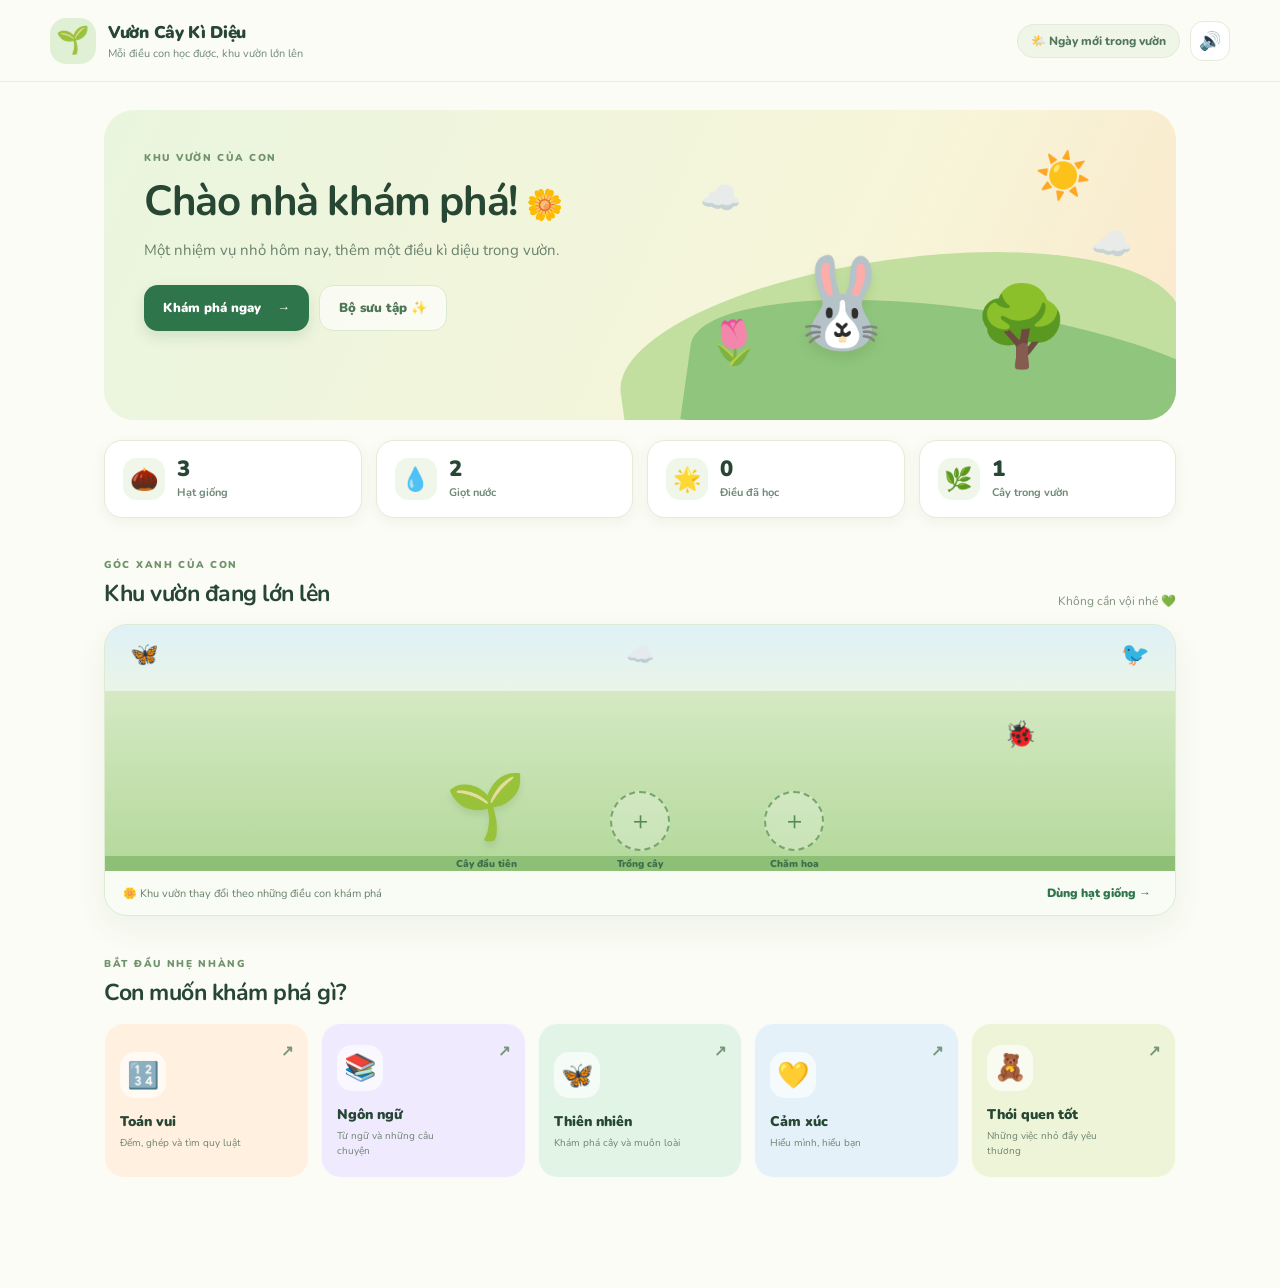
==== android/app/src/main/assets/index.html @ 7371cd16 "Initital source code" ====
<!doctype html>
<html lang="vi"><head><meta charset="utf-8"><meta name="viewport" content="width=device-width,initial-scale=1,viewport-fit=cover"><meta name="theme-color" content="#eaf5df"><meta name="description" content="Vườn Cây Kì Diệu — mỗi điều con học được sẽ giúp khu vườn lớn lên."><link rel="manifest" href="manifest.webmanifest"><link rel="icon" href="assets/icon.svg" type="image/svg+xml"><link rel="stylesheet" href="style.css"><title>Vườn Cây Kì Diệu</title></head><body>
<header class="topbar"><div class="brand"><div class="brand-icon">🌱</div><div><strong>Vườn Cây Kì Diệu</strong><small>Mỗi điều con học được, khu vườn lớn lên</small></div></div><div class="top-actions"><span class="pill" id="sessionPill">🌤️ Ngày mới trong vườn</span><button class="icon-btn" id="soundBtn" aria-label="Đọc hướng dẫn">🔊</button></div></header>
<main>
<section id="gardenView" class="view active">
<div class="hero"><div><span class="eyebrow">KHU VƯỜN CỦA CON</span><h1>Chào nhà khám phá! <span>🌼</span></h1><p>Một nhiệm vụ nhỏ hôm nay, thêm một điều kì diệu trong vườn.</p><div class="hero-actions"><button class="primary" data-go="mapView">Khám phá ngay <span>→</span></button><button class="soft" data-go="collectionView">Bộ sưu tập ✨</button></div></div><div class="hero-art" aria-hidden="true"><div class="sun">☀️</div><div class="cloud cloud1">☁️</div><div class="cloud cloud2">☁️</div><div class="hill hill-back"></div><div class="hill hill-front"></div><div class="hero-bunny">🐰</div><div class="hero-flower">🌷</div><div class="hero-tree">🌳</div></div></div>
<div class="stats-row"><div class="stat"><span>🌰</span><div><b id="seedCount">0</b><small>Hạt giống</small></div></div><div class="stat"><span>💧</span><div><b id="waterCount">0</b><small>Giọt nước</small></div></div><div class="stat"><span>🌟</span><div><b id="learnCount">0</b><small>Điều đã học</small></div></div><div class="stat"><span>🌿</span><div><b id="plantCount">0</b><small>Cây trong vườn</small></div></div></div>
<div class="section-heading"><div><span class="eyebrow">GÓC XANH CỦA CON</span><h2>Khu vườn đang lớn lên</h2></div><span class="tiny-note">Không cần vội nhé 💚</span></div>
<div class="garden-scene"><div class="garden-sky"><span>🦋</span><span>☁️</span><span>🐦</span></div><div class="garden-ground" id="gardenGround"><div class="starter-plant"><span>🌱</span><small>Cây đầu tiên</small></div><div class="empty-plot" id="plotOne"><span>＋</span><small>Trồng cây</small></div><div class="empty-plot" id="plotTwo"><span>＋</span><small>Chăm hoa</small></div><div class="visitor" id="visitor">🐞</div></div><div class="garden-footer"><span>🌼 Khu vườn thay đổi theo những điều con khám phá</span><button class="text-btn" id="plantBtn">Dùng hạt giống →</button></div></div>
<div class="section-heading compact"><div><span class="eyebrow">BẮT ĐẦU NHẸ NHÀNG</span><h2>Con muốn khám phá gì?</h2></div></div><div class="path-grid"><button class="path-card peach" data-path="math"><span class="path-emoji">🔢</span><b>Toán vui</b><small>Đếm, ghép và tìm quy luật</small><span class="card-arrow">↗</span></button><button class="path-card lilac" data-path="language"><span class="path-emoji">📚</span><b>Ngôn ngữ</b><small>Từ ngữ và những câu chuyện</small><span class="card-arrow">↗</span></button><button class="path-card mint" data-path="nature"><span class="path-emoji">🦋</span><b>Thiên nhiên</b><small>Khám phá cây và muôn loài</small><span class="card-arrow">↗</span></button><button class="path-card blue" data-path="feelings"><span class="path-emoji">💛</span><b>Cảm xúc</b><small>Hiểu mình, hiểu bạn</small><span class="card-arrow">↗</span></button><button class="path-card green" data-path="habits"><span class="path-emoji">🧸</span><b>Thói quen tốt</b><small>Những việc nhỏ đầy yêu thương</small><span class="card-arrow">↗</span></button></div>
</section>
<section id="mapView" class="view"><div class="page-heading"><button class="back-btn" data-go="gardenView">← Khu vườn</button><span class="eyebrow">BẢN ĐỒ KHÁM PHÁ</span><h1>Hôm nay mình đi đâu? 🧭</h1><p>Chọn một vùng đất và nhận nhiệm vụ nhỏ nhé.</p></div><div class="companion-panel"><div class="companion-copy"><span class="eyebrow">BẠN ĐỒNG HÀNH</span><h3>Ai sẽ đi cùng con?</h3><p>Bạn nào cũng thích học điều mới!</p></div><div class="companions"><button class="companion selected" data-companion="rabbit"><span>🐰</span><b>Thỏ Bông</b></button><button class="companion" data-companion="squirrel"><span>🐿️</span><b>Sóc Nâu</b></button></div></div><div class="world-grid"><button class="world-card forest" data-world="forest"><span>🌳</span><b>Rừng xanh</b><small>6 nhiệm vụ</small></button><button class="world-card stream" data-world="stream"><span>💦</span><b>Sông & suối</b><small>6 nhiệm vụ</small></button><button class="world-card pond" data-world="pond"><span>🪷</span><b>Ao nhỏ</b><small>6 nhiệm vụ</small></button><button class="world-card veggie" data-world="veggie"><span>🥕</span><b>Vườn rau</b><small>6 nhiệm vụ</small></button><button class="world-card meadow" data-world="meadow"><span>🌾</span><b>Đồng cỏ</b><small>6 nhiệm vụ</small></button></div><div class="section-heading"><div><span class="eyebrow">NHIỆM VỤ GỢI Ý</span><h2>Chọn một thử thách</h2></div><span class="pill">⏱ 5–10 phút</span></div><div id="taskList" class="task-list"></div></section>
<section id="activityView" class="view"><div class="activity-top"><button class="back-btn" id="exitActivity">← Bản đồ</button><span class="pill" id="taskCategory">🌱 Khám phá</span><span class="pill" id="taskTimer">⏱ 5 phút</span></div><div class="activity-card"><div class="activity-progress"><span id="taskStep">NHIỆM VỤ 1</span><span id="difficultyLabel">Mức 1 · Làm quen</span></div><div class="activity-art" id="activityArt">🍃</div><h1 id="questionTitle">Mình cùng khám phá nhé!</h1><p id="questionText">Chọn đáp án con nghĩ là đúng.</p><button class="listen-btn" id="listenBtn">🔊 Nghe hướng dẫn</button><div id="answerArea" class="answer-grid"></div><div id="feedback" class="feedback" aria-live="polite"></div><div class="activity-bottom"><button class="hint-btn" id="hintBtn">💡 Gợi ý cho con</button><button class="primary" id="checkBtn" disabled>Kiểm tra nhé →</button></div></div><p class="kind-note">🌈 Sai cũng không sao. Mình thử lại và học thêm một điều mới nhé!</p></section>
<section id="collectionView" class="view"><div class="page-heading"><button class="back-btn" data-go="gardenView">← Khu vườn</button><span class="eyebrow">KHO BÁU TRI THỨC</span><h1>Bộ sưu tập của con 📖</h1><p>Mỗi điều con khám phá đều đáng tự hào.</p></div><div class="collection-tabs"><button class="tab selected" data-collect="plants">🌱 Cây cối</button><button class="tab" data-collect="creatures">🐾 Sinh vật</button><button class="tab" data-collect="stories">📚 Truyện hay</button><button class="tab" data-collect="decor">🎨 Trang trí</button></div><div id="collectionGrid" class="collection-grid"></div></section>
<section id="parentView" class="view"><div class="page-heading"><button class="back-btn" data-go="gardenView">← Khu vườn</button><span class="eyebrow">KHÔNG GIAN NGƯỜI LỚN</span><h1>Góc phụ huynh 🔐</h1><p>Thiết lập nhẹ nhàng để con học vui và an toàn.</p></div><div id="parentLock" class="parent-card"><div class="lock-emoji">🔐</div><h2>Đây là góc riêng của bố mẹ</h2><p>Hãy trả lời phép tính nhỏ để mở cài đặt.</p><div class="pin-row"><input id="pinCode" type="password" inputmode="numeric" maxlength="4" placeholder="Mã 4 chữ số" aria-label="Mã phụ huynh"><span id="pinQuestion">6 + 3 = ?</span><input id="pinAnswer" type="number" inputmode="numeric" placeholder="Đáp án" aria-label="Đáp án phép tính"><button class="primary" id="unlockBtn">Mở khóa</button></div><small>Mã ban đầu: 1234. Bố mẹ có thể đổi mã trong phần cài đặt.</small><div id="parentError" class="error-text"></div></div><div id="parentSettings" class="parent-settings hidden"><div class="settings-card"><h2>🌼 Hồ sơ của con</h2><label>Độ tuổi<select id="ageSelect"><option value="5-7">5–7 tuổi · Làm quen</option><option value="8-11">8–11 tuổi · Khám phá</option><option value="12-15">12–15 tuổi · Thử thách</option></select></label><label>Thời lượng mỗi phiên<select id="durationSelect"><option value="5">5 phút</option><option value="10">10 phút</option><option value="15">15 phút</option><option value="20">20 phút</option></select></label><label>Chủ đề được phép</label><div class="topic-checks"><label><input type="checkbox" value="math" checked> Toán vui</label><label><input type="checkbox" value="language" checked> Ngôn ngữ</label><label><input type="checkbox" value="nature" checked> Thiên nhiên</label><label><input type="checkbox" value="feelings" checked> Cảm xúc</label><label><input type="checkbox" value="habits" checked> Thói quen tốt</label></div><label>Đổi mã phụ huynh (4 chữ số)<input id="newPin" type="password" inputmode="numeric" maxlength="4" placeholder="Để trống nếu không đổi"></label><button class="primary full" id="saveParent">Lưu cài đặt</button><div id="savedNotice" class="success-text"></div></div><div class="settings-card"><h2>📈 Hành trình học tập</h2><div class="progress-stats" id="parentStats"></div><p class="privacy-note">🔒 Hồ sơ và tiến độ được lưu trên thiết bị này. Bản đầu không yêu cầu tài khoản, không có mua vật phẩm và không có chuỗi đăng nhập hằng ngày.</p><button class="danger-btn" id="resetProgress">Xóa tiến độ trên thiết bị</button></div></div></section>
</main>
<nav class="bottom-nav"><button class="nav-item active" data-go="gardenView"><span>🏡</span><small>Khu vườn</small></button><button class="nav-item" data-go="mapView"><span>🧭</span><small>Khám phá</small></button><button class="nav-item" data-go="collectionView"><span>🎒</span><small>Bộ sưu tập</small></button><button class="nav-item" data-go="parentView"><span>👨‍👩‍👧</span><small>Phụ huynh</small></button></nav>
<div class="modal hidden" id="rewardModal" role="dialog" aria-modal="true"><div class="modal-card"><div class="confetti">✨🌼✨</div><div class="reward-emoji" id="rewardEmoji">🌱</div><h2>Con làm tốt lắm!</h2><p id="rewardMessage">Một điều mới đã được khám phá.</p><div class="reward-pills"><span>🌰 +2 hạt giống</span><span>💧 +1 giọt nước</span></div><button class="primary full" id="collectReward">Mang quà về vườn</button></div></div><div class="toast" id="toast"></div><script src="app.js"></script></body></html>
---- android/app/src/main/assets/style.css ----
@import url('https://fonts.googleapis.com/css2?family=Nunito:wght@400;500;600;700;800;900&display=swap');
:root{--ink:#274734;--muted:#6f8978;--green:#4d9566;--deep:#2e754b;--cream:#fbfcf5;--line:#e2ecd9;--shadow:0 12px 32px #436c3d12}*{box-sizing:border-box}body{margin:0;background:var(--cream);color:var(--ink);font-family:Nunito,'Trebuchet MS',sans-serif;font-size:15px}button,input,select{font:inherit}button{cursor:pointer;border:0;color:inherit}button:focus-visible,input:focus-visible,select:focus-visible{outline:3px solid #9dcf89;outline-offset:3px}.topbar{height:82px;display:flex;align-items:center;justify-content:space-between;padding:0 max(24px,calc((100vw - 1180px)/2));background:#fbfcf5ed;border-bottom:1px solid #e6eedf;position:sticky;top:0;z-index:10;backdrop-filter:blur(12px)}.brand{display:flex;align-items:center;gap:12px}.brand-icon{width:46px;height:46px;border-radius:16px;background:#e0f0d5;display:grid;place-items:center;font-size:27px}.brand strong{display:block;font-size:17px;font-weight:900;letter-spacing:-.3px}.brand small{display:block;color:var(--muted);font-size:11px;margin-top:2px}.top-actions{display:flex;align-items:center;gap:10px}.pill{background:#eff6e8;border:1px solid #e0ecd7;border-radius:100px;padding:8px 13px;font-size:12px;font-weight:800;color:#52765a}.icon-btn{background:white;border:1px solid var(--line);border-radius:13px;width:40px;height:40px;font-size:18px}main{max-width:1120px;margin:0 auto;padding:28px 24px 110px}.view{display:none;animation:fade .24s ease}.view.active{display:block}@keyframes fade{from{opacity:.4;transform:translateY(4px)}to{opacity:1;transform:none}}.hero{min-height:310px;background:linear-gradient(115deg,#eaf5df,#f7f5d9 70%,#fbe8cb);border-radius:30px;padding:36px 40px;display:grid;grid-template-columns:1.05fr .95fr;overflow:hidden;position:relative}.eyebrow{font-size:10px;letter-spacing:1.7px;font-weight:900;color:#71936b}.hero h1,.page-heading h1{font-size:clamp(28px,4vw,42px);line-height:1.15;letter-spacing:-1.4px;margin:12px 0}.hero h1 span{font-size:30px}.hero p,.page-heading p{color:#68816c;line-height:1.65;max-width:440px;margin:0 0 22px}.hero-actions{display:flex;gap:10px;flex-wrap:wrap}.primary,.soft{border-radius:14px;padding:13px 19px;font-weight:900;font-size:13px}.primary{background:var(--deep);color:white;box-shadow:0 6px 14px #2e754b26}.primary:disabled{opacity:.4;cursor:not-allowed}.primary span{margin-left:12px}.soft{background:#ffffffa8;color:#4c7655;border:1px solid #dce9d1}.hero-art{position:relative;min-height:230px}.sun{position:absolute;right:45px;top:0;font-size:45px}.cloud{position:absolute;font-size:33px;opacity:.8}.cloud1{top:30px;left:35px}.cloud2{top:76px;right:4px}.hill{position:absolute;bottom:-65px;border-radius:50% 50% 0 0}.hill-back{height:190px;width:120%;left:-10%;background:#c2df9f;transform:rotate(-8deg)}.hill-front{height:150px;width:120%;left:5%;bottom:-75px;background:#8fc57d;transform:rotate(8deg)}.hero-bunny{position:absolute;bottom:20px;left:26%;font-size:88px;filter:drop-shadow(0 8px 5px #496b2720)}.hero-flower{position:absolute;bottom:12px;left:9%;font-size:43px}.hero-tree{position:absolute;bottom:3px;right:14%;font-size:78px}.stats-row{display:grid;grid-template-columns:repeat(4,1fr);gap:14px;margin:20px 0 35px}.stat{background:#fff;border:1px solid var(--line);border-radius:18px;padding:16px 18px;display:flex;align-items:center;gap:12px;box-shadow:0 4px 14px #456c3510}.stat>span{width:42px;height:42px;border-radius:14px;background:#f0f6e9;display:grid;place-items:center;font-size:23px}.stat b{display:block;font-size:22px;font-weight:900;line-height:1.1}.stat small{font-size:11px;color:var(--muted);font-weight:700}.section-heading{display:flex;align-items:end;justify-content:space-between;gap:12px;margin:0 0 15px}.section-heading h2{font-size:23px;margin:5px 0 0;letter-spacing:-.5px}.tiny-note{font-size:12px;color:#81927d}.garden-scene{border:1px solid #dcebd1;border-radius:23px;overflow:hidden;background:#eaf5e7;box-shadow:var(--shadow);margin-bottom:36px}.garden-sky{height:66px;padding:14px 25px;display:flex;justify-content:space-between;font-size:23px;background:linear-gradient(#dff1f7,#eaf5e7)}.garden-ground{min-height:180px;background:linear-gradient(#d5e9c3 0%,#b3d89a 100%);display:flex;align-items:end;justify-content:center;gap:clamp(12px,5vw,65px);padding:10px 15px 0;position:relative}.starter-plant,.empty-plot{height:118px;min-width:90px;display:flex;flex-direction:column;align-items:center;justify-content:end;gap:6px;z-index:1}.starter-plant span{font-size:64px;filter:drop-shadow(0 5px 3px #496b2720)}.starter-plant small,.empty-plot small{font-size:10px;font-weight:900;color:#3d7049}.empty-plot span{width:60px;height:60px;border:2px dashed #75a66d;border-radius:50%;display:grid;place-items:center;font-size:25px;color:#568b56;background:#ffffff40}.visitor{position:absolute;right:13%;top:26px;font-size:26px;animation:bob 2.8s infinite}.garden-ground:after{content:'';position:absolute;bottom:0;left:0;right:0;height:15px;background:#8ebf76}@keyframes bob{50%{transform:translateY(-6px)}}.garden-footer{display:flex;justify-content:space-between;align-items:center;gap:12px;padding:13px 18px;background:#f9fcf5;font-size:11px;color:#67816a}.text-btn{background:none;color:var(--deep);font-size:12px;font-weight:900}.compact{margin-top:4px}.path-grid{display:grid;grid-template-columns:repeat(5,1fr);gap:12px}.path-card{border-radius:20px;padding:18px 15px 16px;text-align:left;min-height:155px;position:relative;border:1px solid #ffffffa8;transition:transform .2s,box-shadow .2s}.path-card:hover,.world-card:hover{transform:translateY(-3px);box-shadow:var(--shadow)}.path-emoji{display:grid;place-items:center;width:46px;height:46px;border-radius:15px;background:#ffffffa8;font-size:26px;margin-bottom:14px}.path-card b,.path-card small{display:block}.path-card b{font-size:14px;font-weight:900}.path-card small{font-size:10px;line-height:1.5;color:#6d8370;margin-top:5px;max-width:130px}.card-arrow{position:absolute;right:14px;top:17px;font-weight:900;color:#77977a}.peach{background:#fff0df}.lilac{background:#f0eaff}.mint{background:#e2f4e5}.blue{background:#e4f1f9}.green{background:#edf4d8}.page-heading{margin:6px 0 27px}.page-heading h1{margin-bottom:8px}.back-btn{background:#fff;border:1px solid var(--line);padding:9px 13px;border-radius:12px;font-size:12px;font-weight:900;margin-bottom:20px}.companion-panel{background:#f1f7e9;border:1px solid #e2edda;border-radius:22px;padding:20px 23px;display:flex;justify-content:space-between;align-items:center;gap:20px;margin-bottom:22px}.companion-copy h3{font-size:18px;margin:5px 0}.companion-copy p{font-size:12px;color:var(--muted);margin:0}.companions{display:flex;gap:10px}.companion{background:white;border:2px solid transparent;border-radius:17px;padding:10px 16px;min-width:100px;display:flex;flex-direction:column;align-items:center;gap:3px}.companion span{font-size:36px}.companion b{font-size:11px}.companion.selected{border-color:#6eae75;box-shadow:0 0 0 3px #d8ebd0}.world-grid{display:grid;grid-template-columns:repeat(5,1fr);gap:12px;margin-bottom:30px}.world-card{min-height:140px;border-radius:20px;padding:16px 10px;display:flex;flex-direction:column;align-items:center;justify-content:center;gap:6px;border:1px solid #ffffffaa;transition:.2s}.world-card>span{font-size:39px}.world-card b{font-size:13px}.world-card small{font-size:10px;color:#6f8871}.forest{background:#e0efd7}.stream{background:#dff0f6}.pond{background:#f2e9fb}.veggie{background:#fff0dc}.meadow{background:#e9f0ce}.task-list{display:grid;grid-template-columns:repeat(2,1fr);gap:12px}.task-card{display:flex;align-items:center;gap:14px;padding:15px;background:white;border:1px solid var(--line);border-radius:18px;text-align:left;min-height:88px}.task-card:disabled{opacity:.45;cursor:not-allowed}.task-icon{width:50px;height:50px;flex-shrink:0;border-radius:15px;background:#f0f6e9;display:grid;place-items:center;font-size:28px}.task-info{flex:1}.task-info b{display:block;font-size:13px}.task-info small{display:block;color:#78907a;font-size:11px;margin-top:4px}.task-go{font-size:20px;color:#78a276}.activity-top{display:flex;align-items:center;justify-content:space-between;gap:10px;margin-bottom:20px}.activity-top .back-btn{margin:0}.activity-card{max-width:760px;margin:0 auto;background:white;border:1px solid var(--line);border-radius:26px;padding:clamp(20px,5vw,42px);box-shadow:var(--shadow);text-align:center}.activity-progress{display:flex;justify-content:space-between;color:#789175;font-size:10px;font-weight:900;letter-spacing:.5px}.activity-art{font-size:70px;margin:20px auto 8px;height:90px;display:grid;place-items:center}.activity-card h1{font-size:clamp(22px,4vw,30px);margin:8px 0}.activity-card>p{color:#708673;font-size:13px;line-height:1.6;margin:0 auto 14px;max-width:480px}.listen-btn{background:#f0f6e9;color:#507c55;padding:9px 14px;border-radius:100px;font-weight:900;font-size:11px;margin:0 auto 22px}.answer-grid{display:grid;grid-template-columns:repeat(2,minmax(0,1fr));gap:12px;max-width:520px;margin:0 auto}.answer-option{min-height:70px;border:2px solid #e5eedf;background:#fbfcf8;border-radius:16px;padding:13px;font-size:14px;font-weight:900}.answer-option.selected{border-color:#67a66f;background:#edf7e9;box-shadow:0 0 0 3px #dcedd4}.answer-option .answer-emoji{display:block;font-size:26px;margin-bottom:5px}.feedback{min-height:32px;padding:9px 0 0;font-size:12px;font-weight:800;color:#6a9167}.feedback.bad{color:#c17c48}.activity-bottom{display:flex;justify-content:space-between;gap:10px;margin-top:16px}.hint-btn{background:#fff3d9;color:#9c7839;padding:12px 15px;border-radius:13px;font-weight:900;font-size:12px}.kind-note{text-align:center;color:#819681;font-size:12px;margin:17px auto}.collection-tabs{display:flex;gap:8px;flex-wrap:wrap;margin-bottom:18px}.tab{background:#fff;border:1px solid var(--line);padding:10px 15px;border-radius:100px;font-size:12px;font-weight:900}.tab.selected{background:#e5f2dc;border-color:#a8d09a}.collection-grid{display:grid;grid-template-columns:repeat(5,1fr);gap:12px}.collect-item{background:#fff;border:1px solid var(--line);border-radius:18px;padding:18px 10px;text-align:center;min-height:132px;display:flex;flex-direction:column;align-items:center;justify-content:center;gap:8px}.collect-item .collect-emoji{font-size:37px;filter:grayscale(.65);opacity:.55}.collect-item.unlocked .collect-emoji{filter:none;opacity:1}.collect-item b{font-size:11px}.collect-item small{font-size:10px;color:#8ba08b}.collect-item.unlocked{background:#f7fbf1;border-color:#dcebd2}.parent-card,.settings-card{background:#fff;border:1px solid var(--line);border-radius:22px;padding:25px;box-shadow:var(--shadow);margin-bottom:16px}.parent-card{text-align:center;max-width:650px;margin:0 auto}.lock-emoji{font-size:44px}.parent-card h2,.settings-card h2{font-size:20px;margin:8px 0}.parent-card p{color:var(--muted);font-size:12px}.pin-row{display:flex;justify-content:center;gap:8px;margin:20px 0 12px}.pin-row span{background:#f2f7eb;border-radius:12px;padding:12px 15px;font-weight:900}.pin-row input{width:100px;border:1px solid var(--line);border-radius:12px;padding:10px;text-align:center}.parent-card>small{font-size:10px;color:#8a9a86}.error-text,.success-text{font-size:12px;color:#b86d49;margin-top:10px}.success-text{color:#468351}.hidden{display:none!important}.parent-settings{display:grid;grid-template-columns:1fr 1fr;gap:16px}.settings-card label{display:block;font-size:12px;font-weight:900;color:#58745c;margin:16px 0 8px}.settings-card select,.settings-card input[type=password]{width:100%;display:block;margin-top:7px;border:1px solid var(--line);border-radius:12px;padding:12px;background:#fbfcf8;color:var(--ink)}.topic-checks{display:grid;grid-template-columns:1fr 1fr;gap:8px}.topic-checks label{display:flex;align-items:center;gap:7px;background:#f5f8ef;border-radius:10px;padding:9px;margin:0;font-size:11px}.full{width:100%;margin-top:12px}.progress-stats{display:grid;grid-template-columns:repeat(3,1fr);gap:8px}.progress-stats div{background:#f3f8ed;padding:13px;border-radius:13px}.progress-stats b{display:block;font-size:22px}.progress-stats small{font-size:10px;color:var(--muted)}.privacy-note{font-size:11px;line-height:1.6;color:#718a73;background:#f5f8ef;padding:13px;border-radius:12px}.danger-btn{background:#fff1ed;color:#a85e4c;padding:10px 14px;border-radius:12px;font-weight:900;font-size:11px}.bottom-nav{display:none}.modal{position:fixed;inset:0;background:#19332288;z-index:50;display:grid;place-items:center;padding:20px;backdrop-filter:blur(5px)}.modal-card{width:min(420px,100%);background:#fffdf6;border-radius:27px;padding:30px;text-align:center;box-shadow:0 25px 80px #203c2533;animation:pop .25s ease}.confetti{font-size:25px}.reward-emoji{font-size:66px;margin:8px}.modal-card h2{font-size:27px;margin:8px}.modal-card p{font-size:13px;color:var(--muted);line-height:1.6}.reward-pills{display:flex;justify-content:center;gap:8px;flex-wrap:wrap;margin:20px 0}.reward-pills span{background:#f0f6e7;border-radius:100px;padding:9px 12px;font-size:11px;font-weight:900}@keyframes pop{from{transform:scale(.9);opacity:0}to{transform:scale(1);opacity:1}}.toast{position:fixed;left:50%;bottom:25px;transform:translate(-50%,20px);background:#254a32;color:white;padding:12px 18px;border-radius:100px;font-size:12px;font-weight:800;opacity:0;pointer-events:none;transition:.25s;z-index:80;max-width:90%;text-align:center}.toast.show{opacity:1;transform:translate(-50%,0)}
@media(max-width:850px){main{padding:20px 18px 100px}.hero{padding:28px;grid-template-columns:1.1fr .9fr}.stats-row{gap:9px}.stat{padding:12px}.stat>span{width:35px;height:35px}.path-grid{grid-template-columns:repeat(3,1fr)}.world-grid{grid-template-columns:repeat(3,1fr)}.collection-grid{grid-template-columns:repeat(4,1fr)}}
@media(max-width:600px){.topbar{height:68px;padding:0 15px}.brand-icon{width:40px;height:40px}.brand strong{font-size:14px}.brand small{font-size:9px}.top-actions .pill{display:none}main{padding:15px 14px 95px}.hero{display:block;padding:25px 22px 0;min-height:425px}.hero h1{font-size:29px}.hero p{font-size:13px}.hero-art{height:195px;margin-top:0}.hero-bunny{font-size:74px;bottom:10px}.hero-tree{font-size:65px}.sun{right:25px;font-size:35px}.stats-row{grid-template-columns:repeat(2,1fr);margin:14px 0 27px}.stat{border-radius:15px}.section-heading h2{font-size:20px}.tiny-note{font-size:10px}.garden-ground{gap:10px;min-height:150px}.starter-plant,.empty-plot{min-width:74px;height:105px}.starter-plant span{font-size:53px}.empty-plot span{width:50px;height:50px}.garden-footer{align-items:flex-start;flex-direction:column;gap:5px}.path-grid{grid-template-columns:repeat(2,1fr);gap:9px}.path-card{min-height:145px;padding:14px}.path-card:last-child{grid-column:span 2;min-height:120px}.page-heading h1{font-size:30px}.companion-panel{padding:15px;display:block}.companions{margin-top:14px}.companion{flex:1}.world-grid{grid-template-columns:repeat(2,1fr);gap:9px}.world-card{min-height:125px}.task-list{grid-template-columns:1fr}.task-card{padding:12px}.activity-top{flex-wrap:wrap}.activity-top .pill{font-size:10px;padding:7px 9px}.activity-card{padding:22px 16px}.activity-progress{font-size:9px}.activity-art{font-size:58px;height:72px}.answer-grid{gap:8px}.answer-option{min-height:64px;font-size:12px;padding:9px}.activity-bottom{align-items:stretch}.hint-btn,.activity-bottom .primary{padding:12px 10px;font-size:11px}.collection-grid{grid-template-columns:repeat(3,1fr);gap:8px}.collect-item{min-height:118px;padding:12px 5px}.collect-item .collect-emoji{font-size:31px}.parent-settings{grid-template-columns:1fr}.parent-card,.settings-card{padding:19px}.pin-row{flex-wrap:wrap}.pin-row span{width:100%}.bottom-nav{display:flex;position:fixed;bottom:0;left:0;right:0;z-index:20;background:#fffefaed;border-top:1px solid var(--line);padding:7px 8px calc(7px + env(safe-area-inset-bottom));justify-content:space-around;backdrop-filter:blur(14px)}.nav-item{display:flex;flex-direction:column;align-items:center;gap:2px;background:transparent;padding:5px 12px;border-radius:12px;color:#849785}.nav-item span{font-size:21px}.nav-item small{font-size:9px;font-weight:900}.nav-item.active{background:#edf6e6;color:#3c7d4c}}
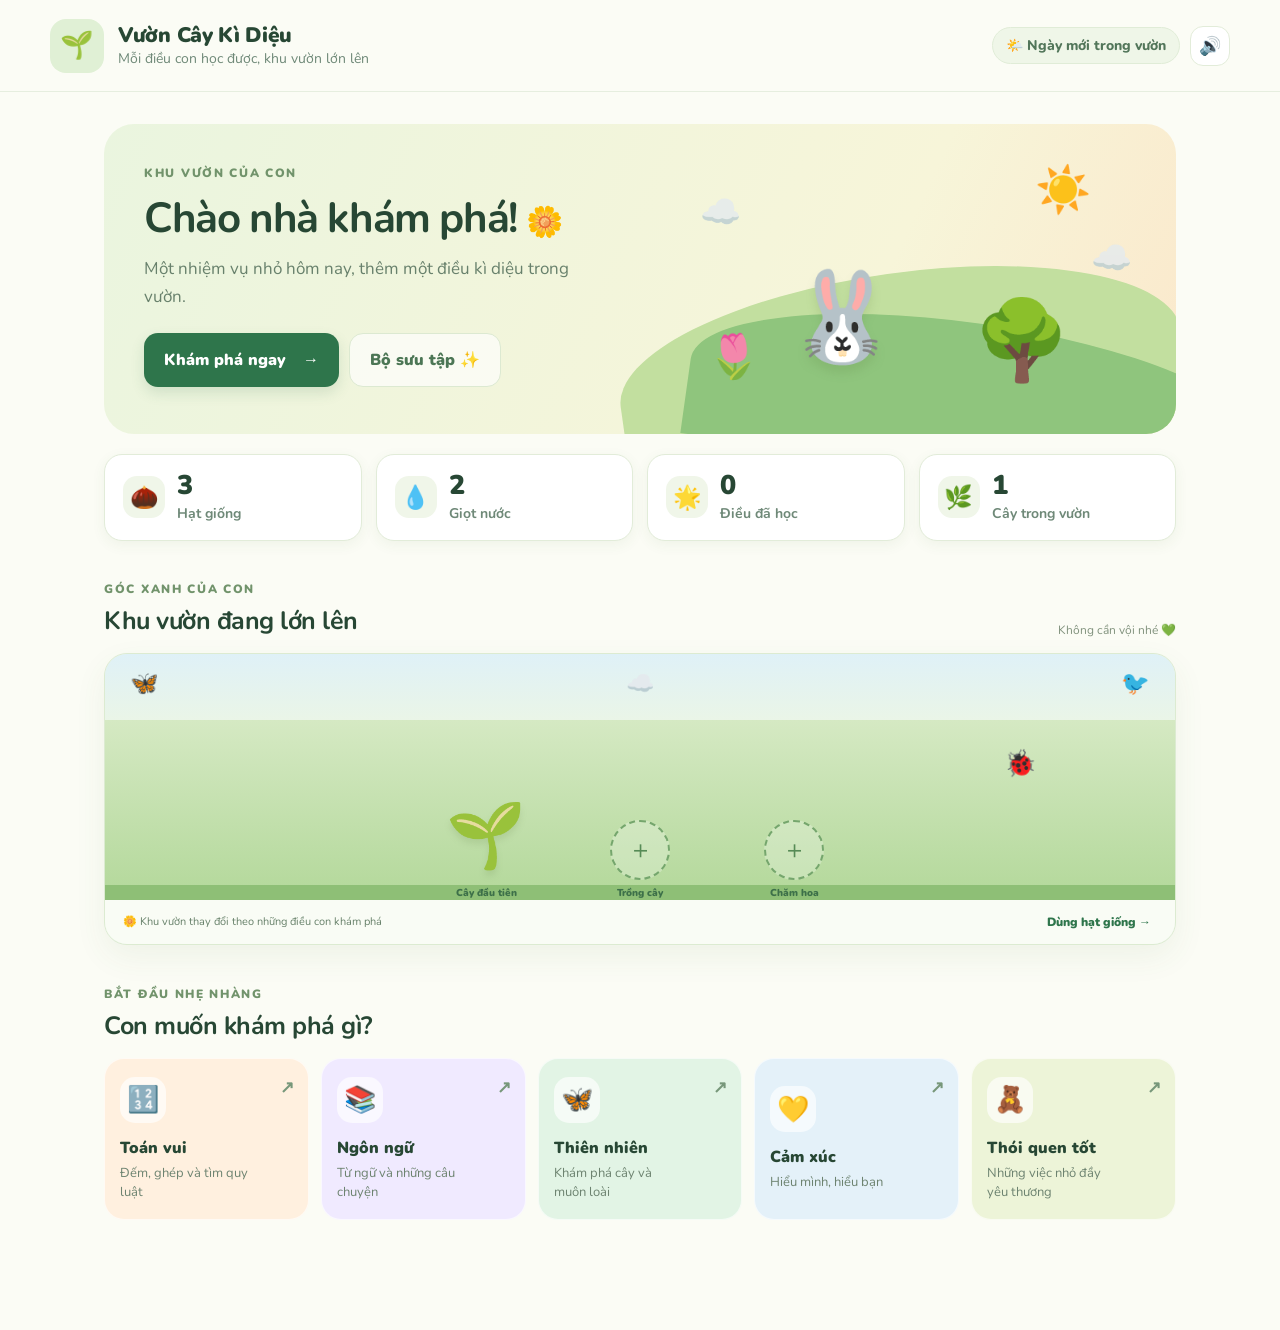
==== commit b696d7a2: "Initital source code" ====
--- a/android/app/src/main/assets/index.html
+++ b/android/app/src/main/assets/index.html
@@ -9,10 +9,10 @@
 <div class="garden-scene"><div class="garden-sky"><span>🦋</span><span>☁️</span><span>🐦</span></div><div class="garden-ground" id="gardenGround"><div class="starter-plant"><span>🌱</span><small>Cây đầu tiên</small></div><div class="empty-plot" id="plotOne"><span>＋</span><small>Trồng cây</small></div><div class="empty-plot" id="plotTwo"><span>＋</span><small>Chăm hoa</small></div><div class="visitor" id="visitor">🐞</div></div><div class="garden-footer"><span>🌼 Khu vườn thay đổi theo những điều con khám phá</span><button class="text-btn" id="plantBtn">Dùng hạt giống →</button></div></div>
 <div class="section-heading compact"><div><span class="eyebrow">BẮT ĐẦU NHẸ NHÀNG</span><h2>Con muốn khám phá gì?</h2></div></div><div class="path-grid"><button class="path-card peach" data-path="math"><span class="path-emoji">🔢</span><b>Toán vui</b><small>Đếm, ghép và tìm quy luật</small><span class="card-arrow">↗</span></button><button class="path-card lilac" data-path="language"><span class="path-emoji">📚</span><b>Ngôn ngữ</b><small>Từ ngữ và những câu chuyện</small><span class="card-arrow">↗</span></button><button class="path-card mint" data-path="nature"><span class="path-emoji">🦋</span><b>Thiên nhiên</b><small>Khám phá cây và muôn loài</small><span class="card-arrow">↗</span></button><button class="path-card blue" data-path="feelings"><span class="path-emoji">💛</span><b>Cảm xúc</b><small>Hiểu mình, hiểu bạn</small><span class="card-arrow">↗</span></button><button class="path-card green" data-path="habits"><span class="path-emoji">🧸</span><b>Thói quen tốt</b><small>Những việc nhỏ đầy yêu thương</small><span class="card-arrow">↗</span></button></div>
 </section>
-<section id="mapView" class="view"><div class="page-heading"><button class="back-btn" data-go="gardenView">← Khu vườn</button><span class="eyebrow">BẢN ĐỒ KHÁM PHÁ</span><h1>Hôm nay mình đi đâu? 🧭</h1><p>Chọn một vùng đất và nhận nhiệm vụ nhỏ nhé.</p></div><div class="companion-panel"><div class="companion-copy"><span class="eyebrow">BẠN ĐỒNG HÀNH</span><h3>Ai sẽ đi cùng con?</h3><p>Bạn nào cũng thích học điều mới!</p></div><div class="companions"><button class="companion selected" data-companion="rabbit"><span>🐰</span><b>Thỏ Bông</b></button><button class="companion" data-companion="squirrel"><span>🐿️</span><b>Sóc Nâu</b></button></div></div><div class="world-grid"><button class="world-card forest" data-world="forest"><span>🌳</span><b>Rừng xanh</b><small>6 nhiệm vụ</small></button><button class="world-card stream" data-world="stream"><span>💦</span><b>Sông & suối</b><small>6 nhiệm vụ</small></button><button class="world-card pond" data-world="pond"><span>🪷</span><b>Ao nhỏ</b><small>6 nhiệm vụ</small></button><button class="world-card veggie" data-world="veggie"><span>🥕</span><b>Vườn rau</b><small>6 nhiệm vụ</small></button><button class="world-card meadow" data-world="meadow"><span>🌾</span><b>Đồng cỏ</b><small>6 nhiệm vụ</small></button></div><div class="section-heading"><div><span class="eyebrow">NHIỆM VỤ GỢI Ý</span><h2>Chọn một thử thách</h2></div><span class="pill">⏱ 5–10 phút</span></div><div id="taskList" class="task-list"></div></section>
+<section id="mapView" class="view"><div class="page-heading"><button class="back-btn" data-go="gardenView">← Khu vườn</button><span class="eyebrow">BẢN ĐỒ KHÁM PHÁ</span><h1>Hôm nay mình đi đâu? 🧭</h1><p>Chọn một vùng đất và nhận nhiệm vụ nhỏ nhé.</p></div><div class="companion-panel"><div class="companion-copy"><span class="eyebrow">BẠN ĐỒNG HÀNH</span><h3>Ai sẽ đi cùng con?</h3><p>Bạn nào cũng thích học điều mới!</p></div><div class="companions"><button class="companion selected" data-companion="rabbit"><span>🐰</span><b>Thỏ Bông</b></button><button class="companion" data-companion="squirrel"><span>🐿️</span><b>Sóc Nâu</b></button><button class="companion" data-companion="bird"><span>🐦</span><b>Chim Chíp</b></button><button class="companion" data-companion="fox"><span>🦊</span><b>Cáo Mơ</b></button><button class="companion" data-companion="frog"><span>🐸</span><b>Ếch Cốm</b></button></div></div><div class="world-grid"><button class="world-card forest" data-world="forest"><span>🌳</span><b>Rừng xanh</b><small>6 nhiệm vụ</small></button><button class="world-card stream" data-world="stream"><span>💦</span><b>Sông & suối</b><small>6 nhiệm vụ</small></button><button class="world-card pond" data-world="pond"><span>🪷</span><b>Ao nhỏ</b><small>6 nhiệm vụ</small></button><button class="world-card veggie" data-world="veggie"><span>🥕</span><b>Vườn rau</b><small>6 nhiệm vụ</small></button><button class="world-card meadow" data-world="meadow"><span>🌾</span><b>Đồng cỏ</b><small>6 nhiệm vụ</small></button><button class="world-card meadow" data-world="flowers"><span>🌸</span><b>Vườn hoa</b><small>Khám phá hoa</small></button><button class="world-card forest" data-world="fungi"><span>🍄</span><b>Góc nấm</b><small>Người phân giải</small></button><button class="world-card pond" data-world="night"><span>🌙</span><b>Vườn đêm</b><small>Sinh vật ban đêm</small></button></div><div class="section-heading"><div><span class="eyebrow">NHIỆM VỤ GỢI Ý</span><h2>Chọn một thử thách</h2></div><span class="pill">⏱ 5–10 phút</span></div><div id="taskList" class="task-list"></div></section>
 <section id="activityView" class="view"><div class="activity-top"><button class="back-btn" id="exitActivity">← Bản đồ</button><span class="pill" id="taskCategory">🌱 Khám phá</span><span class="pill" id="taskTimer">⏱ 5 phút</span></div><div class="activity-card"><div class="activity-progress"><span id="taskStep">NHIỆM VỤ 1</span><span id="difficultyLabel">Mức 1 · Làm quen</span></div><div class="activity-art" id="activityArt">🍃</div><h1 id="questionTitle">Mình cùng khám phá nhé!</h1><p id="questionText">Chọn đáp án con nghĩ là đúng.</p><button class="listen-btn" id="listenBtn">🔊 Nghe hướng dẫn</button><div id="answerArea" class="answer-grid"></div><div id="feedback" class="feedback" aria-live="polite"></div><div class="activity-bottom"><button class="hint-btn" id="hintBtn">💡 Gợi ý cho con</button><button class="primary" id="checkBtn" disabled>Kiểm tra nhé →</button></div></div><p class="kind-note">🌈 Sai cũng không sao. Mình thử lại và học thêm một điều mới nhé!</p></section>
-<section id="collectionView" class="view"><div class="page-heading"><button class="back-btn" data-go="gardenView">← Khu vườn</button><span class="eyebrow">KHO BÁU TRI THỨC</span><h1>Bộ sưu tập của con 📖</h1><p>Mỗi điều con khám phá đều đáng tự hào.</p></div><div class="collection-tabs"><button class="tab selected" data-collect="plants">🌱 Cây cối</button><button class="tab" data-collect="creatures">🐾 Sinh vật</button><button class="tab" data-collect="stories">📚 Truyện hay</button><button class="tab" data-collect="decor">🎨 Trang trí</button></div><div id="collectionGrid" class="collection-grid"></div></section>
-<section id="parentView" class="view"><div class="page-heading"><button class="back-btn" data-go="gardenView">← Khu vườn</button><span class="eyebrow">KHÔNG GIAN NGƯỜI LỚN</span><h1>Góc phụ huynh 🔐</h1><p>Thiết lập nhẹ nhàng để con học vui và an toàn.</p></div><div id="parentLock" class="parent-card"><div class="lock-emoji">🔐</div><h2>Đây là góc riêng của bố mẹ</h2><p>Hãy trả lời phép tính nhỏ để mở cài đặt.</p><div class="pin-row"><input id="pinCode" type="password" inputmode="numeric" maxlength="4" placeholder="Mã 4 chữ số" aria-label="Mã phụ huynh"><span id="pinQuestion">6 + 3 = ?</span><input id="pinAnswer" type="number" inputmode="numeric" placeholder="Đáp án" aria-label="Đáp án phép tính"><button class="primary" id="unlockBtn">Mở khóa</button></div><small>Mã ban đầu: 1234. Bố mẹ có thể đổi mã trong phần cài đặt.</small><div id="parentError" class="error-text"></div></div><div id="parentSettings" class="parent-settings hidden"><div class="settings-card"><h2>🌼 Hồ sơ của con</h2><label>Độ tuổi<select id="ageSelect"><option value="5-7">5–7 tuổi · Làm quen</option><option value="8-11">8–11 tuổi · Khám phá</option><option value="12-15">12–15 tuổi · Thử thách</option></select></label><label>Thời lượng mỗi phiên<select id="durationSelect"><option value="5">5 phút</option><option value="10">10 phút</option><option value="15">15 phút</option><option value="20">20 phút</option></select></label><label>Chủ đề được phép</label><div class="topic-checks"><label><input type="checkbox" value="math" checked> Toán vui</label><label><input type="checkbox" value="language" checked> Ngôn ngữ</label><label><input type="checkbox" value="nature" checked> Thiên nhiên</label><label><input type="checkbox" value="feelings" checked> Cảm xúc</label><label><input type="checkbox" value="habits" checked> Thói quen tốt</label></div><label>Đổi mã phụ huynh (4 chữ số)<input id="newPin" type="password" inputmode="numeric" maxlength="4" placeholder="Để trống nếu không đổi"></label><button class="primary full" id="saveParent">Lưu cài đặt</button><div id="savedNotice" class="success-text"></div></div><div class="settings-card"><h2>📈 Hành trình học tập</h2><div class="progress-stats" id="parentStats"></div><p class="privacy-note">🔒 Hồ sơ và tiến độ được lưu trên thiết bị này. Bản đầu không yêu cầu tài khoản, không có mua vật phẩm và không có chuỗi đăng nhập hằng ngày.</p><button class="danger-btn" id="resetProgress">Xóa tiến độ trên thiết bị</button></div></div></section>
+<section id="collectionView" class="view"><div class="page-heading"><button class="back-btn" data-go="gardenView">← Khu vườn</button><span class="eyebrow">KHO BÁU TRI THỨC</span><h1>Bộ sưu tập của con 📖</h1><p>Mỗi điều con khám phá đều đáng tự hào.</p></div><div class="collection-tabs"><button class="tab selected" data-collect="plants">🌱 Cây cối</button><button class="tab" data-collect="creatures">🐾 Sinh vật</button><button class="tab" data-collect="stories">📚 Truyện hay</button><button class="tab" data-collect="insects">🐞 Côn trùng</button><button class="tab" data-collect="animals">🦊 Động vật</button><button class="tab" data-collect="companions">🧭 Bạn đồng hành</button><button class="tab" data-collect="gardens">🏡 Vùng đất</button><button class="tab" data-collect="decor">🎨 Trang trí</button></div><div id="collectionGrid" class="collection-grid"></div></section>
+<section id="parentView" class="view"><div class="page-heading"><button class="back-btn" data-go="gardenView">← Khu vườn</button><span class="eyebrow">KHÔNG GIAN NGƯỜI LỚN</span><h1>Góc phụ huynh 🔐</h1><p>Thiết lập nhẹ nhàng để con học vui và an toàn.</p></div><div id="parentLock" class="parent-card"><div class="lock-emoji">🔐</div><h2>Đây là góc riêng của bố mẹ</h2><p>Hãy trả lời phép tính nhỏ để mở cài đặt.</p><div class="pin-row"><input id="pinCode" type="password" inputmode="numeric" maxlength="4" placeholder="Mã 4 chữ số" aria-label="Mã phụ huynh"><span id="pinQuestion">6 + 3 = ?</span><input id="pinAnswer" type="number" inputmode="numeric" placeholder="Đáp án" aria-label="Đáp án phép tính"><button class="primary" id="unlockBtn">Mở khóa</button></div><small>Mã ban đầu: 1234. Bố mẹ có thể đổi mã trong phần cài đặt.</small><div id="parentError" class="error-text"></div></div><div id="parentSettings" class="parent-settings hidden"><div class="settings-card"><h2>🌼 Hồ sơ của con</h2><label>Độ tuổi<select id="ageSelect"><option value="5-7">5–7 tuổi · Làm quen</option><option value="8-11">8–11 tuổi · Khám phá</option><option value="12-15">12–15 tuổi · Thử thách</option></select></label><label>Thời lượng mỗi phiên<select id="durationSelect"><option value="5">5 phút</option><option value="10">10 phút</option><option value="15">15 phút</option><option value="20">20 phút</option></select></label><label>Giao diện ứng dụng</label><p class="privacy-note">Chọn màu sắc dễ chịu cho cả khu vườn và trò chơi.</p><div class="theme-options" id="themeOptions"><button type="button" class="theme-choice" data-theme="pink" aria-pressed="false"><span class="theme-swatch" style="background:#e9a8c2"></span>Hồng</button><button type="button" class="theme-choice" data-theme="green" aria-pressed="true"><span class="theme-swatch" style="background:#8fc57d"></span>Xanh lá</button><button type="button" class="theme-choice" data-theme="blue" aria-pressed="false"><span class="theme-swatch" style="background:#8fc5ec"></span>Xanh dương</button><button type="button" class="theme-choice" data-theme="yellow" aria-pressed="false"><span class="theme-swatch" style="background:#f1df8a"></span>Vàng nhạt</button><button type="button" class="theme-choice" data-theme="brown" aria-pressed="false"><span class="theme-swatch" style="background:#c5a184"></span>Nâu nhạt</button><button type="button" class="theme-choice" data-theme="darkgreen" aria-pressed="false"><span class="theme-swatch" style="background:#234a35"></span>Xanh đậm</button><button type="button" class="theme-choice" data-theme="red" aria-pressed="false"><span class="theme-swatch" style="background:#e7a0a0"></span>Đỏ nhạt</button></div><label>Chủ đề được phép</label><div class="topic-checks"><label><input type="checkbox" value="math" checked> Toán vui</label><label><input type="checkbox" value="language" checked> Ngôn ngữ</label><label><input type="checkbox" value="nature" checked> Thiên nhiên</label><label><input type="checkbox" value="feelings" checked> Cảm xúc</label><label><input type="checkbox" value="habits" checked> Thói quen tốt</label></div><label>Đổi mã phụ huynh (4 chữ số)<input id="newPin" type="password" inputmode="numeric" maxlength="4" placeholder="Để trống nếu không đổi"></label><button class="primary full" id="saveParent">Lưu cài đặt</button><div id="savedNotice" class="success-text"></div></div><div class="settings-card"><h2>📈 Hành trình học tập</h2><div class="progress-stats" id="parentStats"></div><p class="privacy-note">🔒 Hồ sơ và tiến độ được lưu trên thiết bị này. Bản đầu không yêu cầu tài khoản, không có mua vật phẩm và không có chuỗi đăng nhập hằng ngày.</p><button class="danger-btn" id="resetProgress">Xóa tiến độ (giữ cài đặt)</button><button class="danger-btn" id="eraseAllData" style="margin-left:8px">Xóa toàn bộ dữ liệu ứng dụng</button><details class="policy-details"><summary>🔐 Chính sách quyền riêng tư & an toàn nội dung</summary><h3>Quyền riêng tư</h3><p>Phiên bản này không yêu cầu tài khoản, không có quảng cáo, không có mua vật phẩm, không dùng công cụ phân tích hay theo dõi quảng cáo. Hồ sơ, mã phụ huynh, phần thưởng và tiến độ được lưu trong bộ nhớ cục bộ của trình duyệt/ứng dụng trên thiết bị. Nhà phát triển không nhận dữ liệu này qua máy chủ trong bản hiện tại.</p><p>Ứng dụng không yêu cầu quyền micro, vị trí, danh bạ, camera hoặc ảnh. Giọng đọc dùng Text-to-Speech có sẵn của thiết bị/trình duyệt; nhà cung cấp hệ điều hành có thể có chính sách riêng đối với giọng đọc.</p><h3>Xóa dữ liệu</h3><p>Phụ huynh có thể chọn “Xóa tiến độ” để xóa khu vườn và phần thưởng nhưng giữ cài đặt, hoặc “Xóa toàn bộ dữ liệu ứng dụng” để xóa cả lịch sử, cài đặt và mã phụ huynh khỏi bộ nhớ cục bộ. Gỡ ứng dụng hoặc xóa dữ liệu trang web cũng xóa dữ liệu được lưu tại đó. Bản hiện tại không có tài khoản hay dữ liệu máy chủ để yêu cầu xóa.</p><h3>An toàn nội dung</h3><p>Nội dung được thiết kế thân thiện, không có trò chuyện với người lạ, quảng cáo, mua hàng, bảng xếp hạng công khai hay phần thưởng ép đăng nhập hằng ngày. Câu hỏi sai được phản hồi nhẹ nhàng. Nội dung cảm xúc mang tính giáo dục, không thay thế tư vấn chuyên môn. Phụ huynh nên đồng hành và kiểm tra nội dung phù hợp với trẻ.</p><p><b>Phạm vi:</b> Đây là chính sách cho bản MVP ngoại tuyến/cục bộ, cần được rà soát pháp lý và cập nhật nếu bổ sung phân tích, tài khoản, đồng bộ đám mây, quảng cáo hoặc dịch vụ bên thứ ba.</p></details></div></div></section>
 </main>
 <nav class="bottom-nav"><button class="nav-item active" data-go="gardenView"><span>🏡</span><small>Khu vườn</small></button><button class="nav-item" data-go="mapView"><span>🧭</span><small>Khám phá</small></button><button class="nav-item" data-go="collectionView"><span>🎒</span><small>Bộ sưu tập</small></button><button class="nav-item" data-go="parentView"><span>👨‍👩‍👧</span><small>Phụ huynh</small></button></nav>
 <div class="modal hidden" id="rewardModal" role="dialog" aria-modal="true"><div class="modal-card"><div class="confetti">✨🌼✨</div><div class="reward-emoji" id="rewardEmoji">🌱</div><h2>Con làm tốt lắm!</h2><p id="rewardMessage">Một điều mới đã được khám phá.</p><div class="reward-pills"><span>🌰 +2 hạt giống</span><span>💧 +1 giọt nước</span></div><button class="primary full" id="collectReward">Mang quà về vườn</button></div></div><div class="toast" id="toast"></div><script src="app.js"></script></body></html>
--- a/android/app/src/main/assets/style.css
+++ b/android/app/src/main/assets/style.css
@@ -2,3 +2,26 @@
 :root{--ink:#274734;--muted:#6f8978;--green:#4d9566;--deep:#2e754b;--cream:#fbfcf5;--line:#e2ecd9;--shadow:0 12px 32px #436c3d12}*{box-sizing:border-box}body{margin:0;background:var(--cream);color:var(--ink);font-family:Nunito,'Trebuchet MS',sans-serif;font-size:15px}button,input,select{font:inherit}button{cursor:pointer;border:0;color:inherit}button:focus-visible,input:focus-visible,select:focus-visible{outline:3px solid #9dcf89;outline-offset:3px}.topbar{height:82px;display:flex;align-items:center;justify-content:space-between;padding:0 max(24px,calc((100vw - 1180px)/2));background:#fbfcf5ed;border-bottom:1px solid #e6eedf;position:sticky;top:0;z-index:10;backdrop-filter:blur(12px)}.brand{display:flex;align-items:center;gap:12px}.brand-icon{width:46px;height:46px;border-radius:16px;background:#e0f0d5;display:grid;place-items:center;font-size:27px}.brand strong{display:block;font-size:17px;font-weight:900;letter-spacing:-.3px}.brand small{display:block;color:var(--muted);font-size:11px;margin-top:2px}.top-actions{display:flex;align-items:center;gap:10px}.pill{background:#eff6e8;border:1px solid #e0ecd7;border-radius:100px;padding:8px 13px;font-size:12px;font-weight:800;color:#52765a}.icon-btn{background:white;border:1px solid var(--line);border-radius:13px;width:40px;height:40px;font-size:18px}main{max-width:1120px;margin:0 auto;padding:28px 24px 110px}.view{display:none;animation:fade .24s ease}.view.active{display:block}@keyframes fade{from{opacity:.4;transform:translateY(4px)}to{opacity:1;transform:none}}.hero{min-height:310px;background:linear-gradient(115deg,#eaf5df,#f7f5d9 70%,#fbe8cb);border-radius:30px;padding:36px 40px;display:grid;grid-template-columns:1.05fr .95fr;overflow:hidden;position:relative}.eyebrow{font-size:10px;letter-spacing:1.7px;font-weight:900;color:#71936b}.hero h1,.page-heading h1{font-size:clamp(28px,4vw,42px);line-height:1.15;letter-spacing:-1.4px;margin:12px 0}.hero h1 span{font-size:30px}.hero p,.page-heading p{color:#68816c;line-height:1.65;max-width:440px;margin:0 0 22px}.hero-actions{display:flex;gap:10px;flex-wrap:wrap}.primary,.soft{border-radius:14px;padding:13px 19px;font-weight:900;font-size:13px}.primary{background:var(--deep);color:white;box-shadow:0 6px 14px #2e754b26}.primary:disabled{opacity:.4;cursor:not-allowed}.primary span{margin-left:12px}.soft{background:#ffffffa8;color:#4c7655;border:1px solid #dce9d1}.hero-art{position:relative;min-height:230px}.sun{position:absolute;right:45px;top:0;font-size:45px}.cloud{position:absolute;font-size:33px;opacity:.8}.cloud1{top:30px;left:35px}.cloud2{top:76px;right:4px}.hill{position:absolute;bottom:-65px;border-radius:50% 50% 0 0}.hill-back{height:190px;width:120%;left:-10%;background:#c2df9f;transform:rotate(-8deg)}.hill-front{height:150px;width:120%;left:5%;bottom:-75px;background:#8fc57d;transform:rotate(8deg)}.hero-bunny{position:absolute;bottom:20px;left:26%;font-size:88px;filter:drop-shadow(0 8px 5px #496b2720)}.hero-flower{position:absolute;bottom:12px;left:9%;font-size:43px}.hero-tree{position:absolute;bottom:3px;right:14%;font-size:78px}.stats-row{display:grid;grid-template-columns:repeat(4,1fr);gap:14px;margin:20px 0 35px}.stat{background:#fff;border:1px solid var(--line);border-radius:18px;padding:16px 18px;display:flex;align-items:center;gap:12px;box-shadow:0 4px 14px #456c3510}.stat>span{width:42px;height:42px;border-radius:14px;background:#f0f6e9;display:grid;place-items:center;font-size:23px}.stat b{display:block;font-size:22px;font-weight:900;line-height:1.1}.stat small{font-size:11px;color:var(--muted);font-weight:700}.section-heading{display:flex;align-items:end;justify-content:space-between;gap:12px;margin:0 0 15px}.section-heading h2{font-size:23px;margin:5px 0 0;letter-spacing:-.5px}.tiny-note{font-size:12px;color:#81927d}.garden-scene{border:1px solid #dcebd1;border-radius:23px;overflow:hidden;background:#eaf5e7;box-shadow:var(--shadow);margin-bottom:36px}.garden-sky{height:66px;padding:14px 25px;display:flex;justify-content:space-between;font-size:23px;background:linear-gradient(#dff1f7,#eaf5e7)}.garden-ground{min-height:180px;background:linear-gradient(#d5e9c3 0%,#b3d89a 100%);display:flex;align-items:end;justify-content:center;gap:clamp(12px,5vw,65px);padding:10px 15px 0;position:relative}.starter-plant,.empty-plot{height:118px;min-width:90px;display:flex;flex-direction:column;align-items:center;justify-content:end;gap:6px;z-index:1}.starter-plant span{font-size:64px;filter:drop-shadow(0 5px 3px #496b2720)}.starter-plant small,.empty-plot small{font-size:10px;font-weight:900;color:#3d7049}.empty-plot span{width:60px;height:60px;border:2px dashed #75a66d;border-radius:50%;display:grid;place-items:center;font-size:25px;color:#568b56;background:#ffffff40}.visitor{position:absolute;right:13%;top:26px;font-size:26px;animation:bob 2.8s infinite}.garden-ground:after{content:'';position:absolute;bottom:0;left:0;right:0;height:15px;background:#8ebf76}@keyframes bob{50%{transform:translateY(-6px)}}.garden-footer{display:flex;justify-content:space-between;align-items:center;gap:12px;padding:13px 18px;background:#f9fcf5;font-size:11px;color:#67816a}.text-btn{background:none;color:var(--deep);font-size:12px;font-weight:900}.compact{margin-top:4px}.path-grid{display:grid;grid-template-columns:repeat(5,1fr);gap:12px}.path-card{border-radius:20px;padding:18px 15px 16px;text-align:left;min-height:155px;position:relative;border:1px solid #ffffffa8;transition:transform .2s,box-shadow .2s}.path-card:hover,.world-card:hover{transform:translateY(-3px);box-shadow:var(--shadow)}.path-emoji{display:grid;place-items:center;width:46px;height:46px;border-radius:15px;background:#ffffffa8;font-size:26px;margin-bottom:14px}.path-card b,.path-card small{display:block}.path-card b{font-size:14px;font-weight:900}.path-card small{font-size:10px;line-height:1.5;color:#6d8370;margin-top:5px;max-width:130px}.card-arrow{position:absolute;right:14px;top:17px;font-weight:900;color:#77977a}.peach{background:#fff0df}.lilac{background:#f0eaff}.mint{background:#e2f4e5}.blue{background:#e4f1f9}.green{background:#edf4d8}.page-heading{margin:6px 0 27px}.page-heading h1{margin-bottom:8px}.back-btn{background:#fff;border:1px solid var(--line);padding:9px 13px;border-radius:12px;font-size:12px;font-weight:900;margin-bottom:20px}.companion-panel{background:#f1f7e9;border:1px solid #e2edda;border-radius:22px;padding:20px 23px;display:flex;justify-content:space-between;align-items:center;gap:20px;margin-bottom:22px}.companion-copy h3{font-size:18px;margin:5px 0}.companion-copy p{font-size:12px;color:var(--muted);margin:0}.companions{display:flex;gap:10px}.companion{background:white;border:2px solid transparent;border-radius:17px;padding:10px 16px;min-width:100px;display:flex;flex-direction:column;align-items:center;gap:3px}.companion span{font-size:36px}.companion b{font-size:11px}.companion.selected{border-color:#6eae75;box-shadow:0 0 0 3px #d8ebd0}.world-grid{display:grid;grid-template-columns:repeat(5,1fr);gap:12px;margin-bottom:30px}.world-card{min-height:140px;border-radius:20px;padding:16px 10px;display:flex;flex-direction:column;align-items:center;justify-content:center;gap:6px;border:1px solid #ffffffaa;transition:.2s}.world-card>span{font-size:39px}.world-card b{font-size:13px}.world-card small{font-size:10px;color:#6f8871}.forest{background:#e0efd7}.stream{background:#dff0f6}.pond{background:#f2e9fb}.veggie{background:#fff0dc}.meadow{background:#e9f0ce}.task-list{display:grid;grid-template-columns:repeat(2,1fr);gap:12px}.task-card{display:flex;align-items:center;gap:14px;padding:15px;background:white;border:1px solid var(--line);border-radius:18px;text-align:left;min-height:88px}.task-card:disabled{opacity:.45;cursor:not-allowed}.task-icon{width:50px;height:50px;flex-shrink:0;border-radius:15px;background:#f0f6e9;display:grid;place-items:center;font-size:28px}.task-info{flex:1}.task-info b{display:block;font-size:13px}.task-info small{display:block;color:#78907a;font-size:11px;margin-top:4px}.task-go{font-size:20px;color:#78a276}.activity-top{display:flex;align-items:center;justify-content:space-between;gap:10px;margin-bottom:20px}.activity-top .back-btn{margin:0}.activity-card{max-width:760px;margin:0 auto;background:white;border:1px solid var(--line);border-radius:26px;padding:clamp(20px,5vw,42px);box-shadow:var(--shadow);text-align:center}.activity-progress{display:flex;justify-content:space-between;color:#789175;font-size:10px;font-weight:900;letter-spacing:.5px}.activity-art{font-size:70px;margin:20px auto 8px;height:90px;display:grid;place-items:center}.activity-card h1{font-size:clamp(22px,4vw,30px);margin:8px 0}.activity-card>p{color:#708673;font-size:13px;line-height:1.6;margin:0 auto 14px;max-width:480px}.listen-btn{background:#f0f6e9;color:#507c55;padding:9px 14px;border-radius:100px;font-weight:900;font-size:11px;margin:0 auto 22px}.answer-grid{display:grid;grid-template-columns:repeat(2,minmax(0,1fr));gap:12px;max-width:520px;margin:0 auto}.answer-option{min-height:70px;border:2px solid #e5eedf;background:#fbfcf8;border-radius:16px;padding:13px;font-size:14px;font-weight:900}.answer-option.selected{border-color:#67a66f;background:#edf7e9;box-shadow:0 0 0 3px #dcedd4}.answer-option .answer-emoji{display:block;font-size:26px;margin-bottom:5px}.feedback{min-height:32px;padding:9px 0 0;font-size:12px;font-weight:800;color:#6a9167}.feedback.bad{color:#c17c48}.activity-bottom{display:flex;justify-content:space-between;gap:10px;margin-top:16px}.hint-btn{background:#fff3d9;color:#9c7839;padding:12px 15px;border-radius:13px;font-weight:900;font-size:12px}.kind-note{text-align:center;color:#819681;font-size:12px;margin:17px auto}.collection-tabs{display:flex;gap:8px;flex-wrap:wrap;margin-bottom:18px}.tab{background:#fff;border:1px solid var(--line);padding:10px 15px;border-radius:100px;font-size:12px;font-weight:900}.tab.selected{background:#e5f2dc;border-color:#a8d09a}.collection-grid{display:grid;grid-template-columns:repeat(5,1fr);gap:12px}.collect-item{background:#fff;border:1px solid var(--line);border-radius:18px;padding:18px 10px;text-align:center;min-height:132px;display:flex;flex-direction:column;align-items:center;justify-content:center;gap:8px}.collect-item .collect-emoji{font-size:37px;filter:grayscale(.65);opacity:.55}.collect-item.unlocked .collect-emoji{filter:none;opacity:1}.collect-item b{font-size:11px}.collect-item small{font-size:10px;color:#8ba08b}.collect-item.unlocked{background:#f7fbf1;border-color:#dcebd2}.parent-card,.settings-card{background:#fff;border:1px solid var(--line);border-radius:22px;padding:25px;box-shadow:var(--shadow);margin-bottom:16px}.parent-card{text-align:center;max-width:650px;margin:0 auto}.lock-emoji{font-size:44px}.parent-card h2,.settings-card h2{font-size:20px;margin:8px 0}.parent-card p{color:var(--muted);font-size:12px}.pin-row{display:flex;justify-content:center;gap:8px;margin:20px 0 12px}.pin-row span{background:#f2f7eb;border-radius:12px;padding:12px 15px;font-weight:900}.pin-row input{width:100px;border:1px solid var(--line);border-radius:12px;padding:10px;text-align:center}.parent-card>small{font-size:10px;color:#8a9a86}.error-text,.success-text{font-size:12px;color:#b86d49;margin-top:10px}.success-text{color:#468351}.hidden{display:none!important}.parent-settings{display:grid;grid-template-columns:1fr 1fr;gap:16px}.settings-card label{display:block;font-size:12px;font-weight:900;color:#58745c;margin:16px 0 8px}.settings-card select,.settings-card input[type=password]{width:100%;display:block;margin-top:7px;border:1px solid var(--line);border-radius:12px;padding:12px;background:#fbfcf8;color:var(--ink)}.topic-checks{display:grid;grid-template-columns:1fr 1fr;gap:8px}.topic-checks label{display:flex;align-items:center;gap:7px;background:#f5f8ef;border-radius:10px;padding:9px;margin:0;font-size:11px}.full{width:100%;margin-top:12px}.progress-stats{display:grid;grid-template-columns:repeat(3,1fr);gap:8px}.progress-stats div{background:#f3f8ed;padding:13px;border-radius:13px}.progress-stats b{display:block;font-size:22px}.progress-stats small{font-size:10px;color:var(--muted)}.privacy-note{font-size:11px;line-height:1.6;color:#718a73;background:#f5f8ef;padding:13px;border-radius:12px}.danger-btn{background:#fff1ed;color:#a85e4c;padding:10px 14px;border-radius:12px;font-weight:900;font-size:11px}.bottom-nav{display:none}.modal{position:fixed;inset:0;background:#19332288;z-index:50;display:grid;place-items:center;padding:20px;backdrop-filter:blur(5px)}.modal-card{width:min(420px,100%);background:#fffdf6;border-radius:27px;padding:30px;text-align:center;box-shadow:0 25px 80px #203c2533;animation:pop .25s ease}.confetti{font-size:25px}.reward-emoji{font-size:66px;margin:8px}.modal-card h2{font-size:27px;margin:8px}.modal-card p{font-size:13px;color:var(--muted);line-height:1.6}.reward-pills{display:flex;justify-content:center;gap:8px;flex-wrap:wrap;margin:20px 0}.reward-pills span{background:#f0f6e7;border-radius:100px;padding:9px 12px;font-size:11px;font-weight:900}@keyframes pop{from{transform:scale(.9);opacity:0}to{transform:scale(1);opacity:1}}.toast{position:fixed;left:50%;bottom:25px;transform:translate(-50%,20px);background:#254a32;color:white;padding:12px 18px;border-radius:100px;font-size:12px;font-weight:800;opacity:0;pointer-events:none;transition:.25s;z-index:80;max-width:90%;text-align:center}.toast.show{opacity:1;transform:translate(-50%,0)}
 @media(max-width:850px){main{padding:20px 18px 100px}.hero{padding:28px;grid-template-columns:1.1fr .9fr}.stats-row{gap:9px}.stat{padding:12px}.stat>span{width:35px;height:35px}.path-grid{grid-template-columns:repeat(3,1fr)}.world-grid{grid-template-columns:repeat(3,1fr)}.collection-grid{grid-template-columns:repeat(4,1fr)}}
 @media(max-width:600px){.topbar{height:68px;padding:0 15px}.brand-icon{width:40px;height:40px}.brand strong{font-size:14px}.brand small{font-size:9px}.top-actions .pill{display:none}main{padding:15px 14px 95px}.hero{display:block;padding:25px 22px 0;min-height:425px}.hero h1{font-size:29px}.hero p{font-size:13px}.hero-art{height:195px;margin-top:0}.hero-bunny{font-size:74px;bottom:10px}.hero-tree{font-size:65px}.sun{right:25px;font-size:35px}.stats-row{grid-template-columns:repeat(2,1fr);margin:14px 0 27px}.stat{border-radius:15px}.section-heading h2{font-size:20px}.tiny-note{font-size:10px}.garden-ground{gap:10px;min-height:150px}.starter-plant,.empty-plot{min-width:74px;height:105px}.starter-plant span{font-size:53px}.empty-plot span{width:50px;height:50px}.garden-footer{align-items:flex-start;flex-direction:column;gap:5px}.path-grid{grid-template-columns:repeat(2,1fr);gap:9px}.path-card{min-height:145px;padding:14px}.path-card:last-child{grid-column:span 2;min-height:120px}.page-heading h1{font-size:30px}.companion-panel{padding:15px;display:block}.companions{margin-top:14px}.companion{flex:1}.world-grid{grid-template-columns:repeat(2,1fr);gap:9px}.world-card{min-height:125px}.task-list{grid-template-columns:1fr}.task-card{padding:12px}.activity-top{flex-wrap:wrap}.activity-top .pill{font-size:10px;padding:7px 9px}.activity-card{padding:22px 16px}.activity-progress{font-size:9px}.activity-art{font-size:58px;height:72px}.answer-grid{gap:8px}.answer-option{min-height:64px;font-size:12px;padding:9px}.activity-bottom{align-items:stretch}.hint-btn,.activity-bottom .primary{padding:12px 10px;font-size:11px}.collection-grid{grid-template-columns:repeat(3,1fr);gap:8px}.collect-item{min-height:118px;padding:12px 5px}.collect-item .collect-emoji{font-size:31px}.parent-settings{grid-template-columns:1fr}.parent-card,.settings-card{padding:19px}.pin-row{flex-wrap:wrap}.pin-row span{width:100%}.bottom-nav{display:flex;position:fixed;bottom:0;left:0;right:0;z-index:20;background:#fffefaed;border-top:1px solid var(--line);padding:7px 8px calc(7px + env(safe-area-inset-bottom));justify-content:space-around;backdrop-filter:blur(14px)}.nav-item{display:flex;flex-direction:column;align-items:center;gap:2px;background:transparent;padding:5px 12px;border-radius:12px;color:#849785}.nav-item span{font-size:21px}.nav-item small{font-size:9px;font-weight:900}.nav-item.active{background:#edf6e6;color:#3c7d4c}}
+
+/* Expanded collection and parent safety policy */
+.companions{flex-wrap:wrap}.policy-details{margin-top:16px;padding:14px;background:#f5f8ef;border:1px solid var(--line);border-radius:14px;font-size:12px;line-height:1.65;color:#526c55}.policy-details summary{cursor:pointer;font-weight:900;color:#3c7547}.policy-details h3{margin:15px 0 5px;font-size:14px}.policy-details p{margin:7px 0}.policy-details p:last-child{margin-bottom:0}
+
+/* v2.1 accessibility, safe spacing, themes */
+:root{--font-scale:1;--page-bg: #fbfcf5;--card-bg:#fff;--hero-a:#eaf5df;--hero-b:#f7f5d9}
+body{font-size:calc(17px * var(--font-scale));background:var(--page-bg)}
+.topbar{min-height:92px;height:auto;padding-top:max(12px, env(safe-area-inset-top));padding-bottom:12px;gap:14px}
+.brand{gap:14px;min-width:0}.brand-icon{width:54px;height:54px;flex-shrink:0}.brand strong{font-size:clamp(17px,2.4vw,21px);line-height:1.25}.brand small{font-size:14px;line-height:1.35}
+main{padding-top:32px}.hero{background:linear-gradient(115deg,var(--hero-a),var(--hero-b) 70%,#fbe8cb)}
+.eyebrow{font-size:12px}.hero p,.page-heading p{font-size:17px}.primary,.soft{font-size:16px;padding:15px 20px}.pill{font-size:14px}.stat b{font-size:27px}.stat small{font-size:14px}.section-heading h2{font-size:25px}.path-card b,.world-card b{font-size:16px}.path-card small,.world-card small{font-size:13px}.task-info b{font-size:16px}.task-info small{font-size:14px}
+.activity-card{display:flex;flex-direction:column;align-items:stretch;gap:0;overflow:visible}.activity-progress{font-size:13px;gap:12px;flex-wrap:wrap}.activity-art{height:auto;min-height:76px;max-height:none;line-height:1.25;margin:22px auto 12px;overflow-wrap:anywhere;word-break:normal;display:block;font-size:clamp(42px,10vw,68px);padding:0 8px}.activity-card h1{font-size:clamp(26px,5vw,34px);line-height:1.25;margin:8px 0 12px;overflow-wrap:anywhere}.activity-card>p{font-size:17px;line-height:1.65;margin:0 auto 18px;overflow-wrap:anywhere}.listen-btn{font-size:15px;padding:12px 17px;margin:0 auto 22px;max-width:100%}.answer-option{font-size:17px;line-height:1.35;white-space:normal;overflow-wrap:anywhere;min-height:76px}.hint-btn{font-size:15px}.feedback{font-size:15px;line-height:1.4}.kind-note{font-size:15px;line-height:1.5}.back-btn{font-size:15px}.tab{font-size:14px}.settings-card label{font-size:15px}.settings-card select,.settings-card input[type=password]{font-size:16px}.nav-item small{font-size:12px}.nav-item span{font-size:23px}
+.theme-options{display:grid;grid-template-columns:repeat(2,minmax(0,1fr));gap:10px;margin-top:10px}.theme-choice{display:flex;align-items:center;gap:10px;padding:12px;border:2px solid var(--line);border-radius:14px;background:var(--card-bg);font-size:15px;font-weight:900;text-align:left}.theme-choice[aria-pressed="true"]{border-color:var(--deep);box-shadow:0 0 0 3px color-mix(in srgb,var(--deep) 15%,transparent)}.theme-swatch{width:28px;height:28px;border-radius:50%;border:1px solid #0002;flex-shrink:0}
+body[data-theme="pink"]{--ink:#573746;--muted:#906b7b;--green:#c86d91;--deep:#a94470;--cream:#fff7fa;--page-bg:#fff7fa;--line:#f0dce5;--hero-a:#fde7ef;--hero-b:#fff0d7}
+body[data-theme="green"]{--ink:#274734;--muted:#6f8978;--green:#4d9566;--deep:#2e754b;--cream:#fbfcf5;--page-bg:#fbfcf5;--line:#e2ecd9;--hero-a:#eaf5df;--hero-b:#f7f5d9}
+body[data-theme="blue"]{--ink:#263e59;--muted:#6b829b;--green:#548ebd;--deep:#326b9b;--cream:#f5faff;--page-bg:#f5faff;--line:#dbe8f4;--hero-a:#e2f2ff;--hero-b:#f2f6ff}
+body[data-theme="yellow"]{--ink:#5b4b28;--muted:#92805b;--green:#b9a04a;--deep:#8b7427;--cream:#fffdf2;--page-bg:#fffdf2;--line:#eee6c7;--hero-a:#fff5c9;--hero-b:#fff9e8}
+body[data-theme="brown"]{--ink:#4e3c31;--muted:#8b7565;--green:#a98a6d;--deep:#79583e;--cream:#fbf6f0;--page-bg:#fbf6f0;--line:#eaded1;--hero-a:#f3e3d2;--hero-b:#fbf0dc}
+body[data-theme="darkgreen"]{--ink:#e7f2e8;--muted:#b2c8b6;--green:#4c9b70;--deep:#226342;--cream:#142b20;--page-bg:#142b20;--line:#365643;--hero-a:#234a35;--hero-b:#344d36;--card-bg:#1e392a}
+body[data-theme="darkgreen"] .topbar,body[data-theme="darkgreen"] .stat,body[data-theme="darkgreen"] .activity-card,body[data-theme="darkgreen"] .task-card,body[data-theme="darkgreen"] .settings-card,body[data-theme="darkgreen"] .parent-card,body[data-theme="darkgreen"] .collect-item,body[data-theme="darkgreen"] .answer-option,body[data-theme="darkgreen"] .tab,body[data-theme="darkgreen"] .companion,body[data-theme="darkgreen"] .theme-choice{background:#1e392a;color:var(--ink)}
+body[data-theme="darkgreen"] .bottom-nav{background:#1b3426}body[data-theme="darkgreen"] .activity-card>p,body[data-theme="darkgreen"] .brand small{color:var(--muted)}
+body[data-theme="red"]{--ink:#593c3c;--muted:#967373;--green:#d98787;--deep:#b65c62;--cream:#fff7f5;--page-bg:#fff7f5;--line:#f0dddd;--hero-a:#ffe6e2;--hero-b:#fff0d8}
+@media(max-width:600px){.topbar{padding-left:16px;padding-right:16px;min-height:84px}.brand-icon{width:48px;height:48px}.brand strong{font-size:17px}.brand small{font-size:12px}.hero{padding:25px 22px 0}.activity-card{padding:24px 17px}.activity-art{margin-top:24px;margin-bottom:16px}.activity-card h1{margin-bottom:14px}.activity-card>p{margin-bottom:20px}.answer-grid{gap:10px}.answer-option{font-size:16px;min-height:76px}.theme-options{grid-template-columns:1fr}}
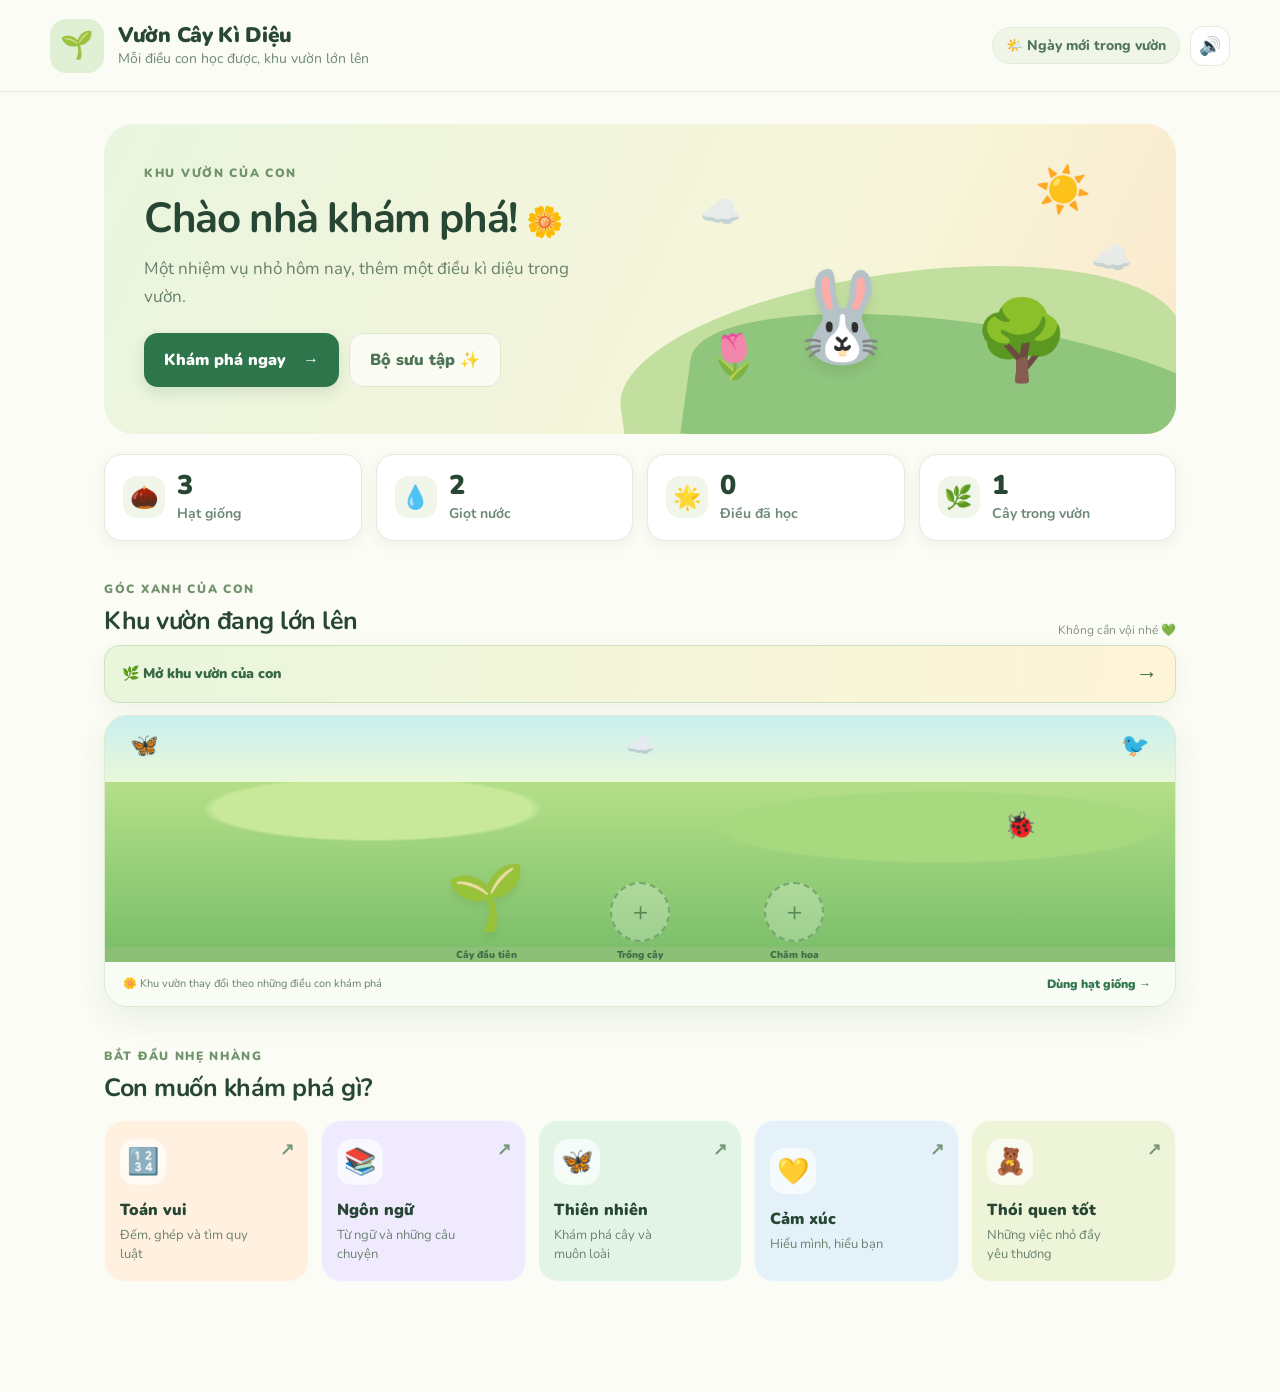
==== commit b9d2ab42: "Update source code" ====
--- a/android/app/src/main/assets/index.html
+++ b/android/app/src/main/assets/index.html
@@ -6,9 +6,10 @@
 <div class="hero"><div><span class="eyebrow">KHU VƯỜN CỦA CON</span><h1>Chào nhà khám phá! <span>🌼</span></h1><p>Một nhiệm vụ nhỏ hôm nay, thêm một điều kì diệu trong vườn.</p><div class="hero-actions"><button class="primary" data-go="mapView">Khám phá ngay <span>→</span></button><button class="soft" data-go="collectionView">Bộ sưu tập ✨</button></div></div><div class="hero-art" aria-hidden="true"><div class="sun">☀️</div><div class="cloud cloud1">☁️</div><div class="cloud cloud2">☁️</div><div class="hill hill-back"></div><div class="hill hill-front"></div><div class="hero-bunny">🐰</div><div class="hero-flower">🌷</div><div class="hero-tree">🌳</div></div></div>
 <div class="stats-row"><div class="stat"><span>🌰</span><div><b id="seedCount">0</b><small>Hạt giống</small></div></div><div class="stat"><span>💧</span><div><b id="waterCount">0</b><small>Giọt nước</small></div></div><div class="stat"><span>🌟</span><div><b id="learnCount">0</b><small>Điều đã học</small></div></div><div class="stat"><span>🌿</span><div><b id="plantCount">0</b><small>Cây trong vườn</small></div></div></div>
 <div class="section-heading"><div><span class="eyebrow">GÓC XANH CỦA CON</span><h2>Khu vườn đang lớn lên</h2></div><span class="tiny-note">Không cần vội nhé 💚</span></div>
-<div class="garden-scene"><div class="garden-sky"><span>🦋</span><span>☁️</span><span>🐦</span></div><div class="garden-ground" id="gardenGround"><div class="starter-plant"><span>🌱</span><small>Cây đầu tiên</small></div><div class="empty-plot" id="plotOne"><span>＋</span><small>Trồng cây</small></div><div class="empty-plot" id="plotTwo"><span>＋</span><small>Chăm hoa</small></div><div class="visitor" id="visitor">🐞</div></div><div class="garden-footer"><span>🌼 Khu vườn thay đổi theo những điều con khám phá</span><button class="text-btn" id="plantBtn">Dùng hạt giống →</button></div></div>
+<button class="garden-open-btn" data-go="gardenDetailView">🌿 Mở khu vườn của con <span>→</span></button><div class="garden-scene" role="button" tabindex="0" aria-label="Mở khu vườn chi tiết" data-go="gardenDetailView"><div class="garden-sky"><span>🦋</span><span>☁️</span><span>🐦</span></div><div class="garden-ground" id="gardenGround"><div class="starter-plant"><span>🌱</span><small>Cây đầu tiên</small></div><div class="empty-plot" id="plotOne"><span>＋</span><small>Trồng cây</small></div><div class="empty-plot" id="plotTwo"><span>＋</span><small>Chăm hoa</small></div><div class="visitor" id="visitor">🐞</div></div><div class="garden-footer"><span>🌼 Khu vườn thay đổi theo những điều con khám phá</span><button class="text-btn" id="plantBtn">Dùng hạt giống →</button></div></div>
 <div class="section-heading compact"><div><span class="eyebrow">BẮT ĐẦU NHẸ NHÀNG</span><h2>Con muốn khám phá gì?</h2></div></div><div class="path-grid"><button class="path-card peach" data-path="math"><span class="path-emoji">🔢</span><b>Toán vui</b><small>Đếm, ghép và tìm quy luật</small><span class="card-arrow">↗</span></button><button class="path-card lilac" data-path="language"><span class="path-emoji">📚</span><b>Ngôn ngữ</b><small>Từ ngữ và những câu chuyện</small><span class="card-arrow">↗</span></button><button class="path-card mint" data-path="nature"><span class="path-emoji">🦋</span><b>Thiên nhiên</b><small>Khám phá cây và muôn loài</small><span class="card-arrow">↗</span></button><button class="path-card blue" data-path="feelings"><span class="path-emoji">💛</span><b>Cảm xúc</b><small>Hiểu mình, hiểu bạn</small><span class="card-arrow">↗</span></button><button class="path-card green" data-path="habits"><span class="path-emoji">🧸</span><b>Thói quen tốt</b><small>Những việc nhỏ đầy yêu thương</small><span class="card-arrow">↗</span></button></div>
 </section>
+<section id="gardenDetailView" class="view"><div class="page-heading"><button class="back-btn" data-go="gardenView">← Khu vườn</button><span class="eyebrow">KHU VƯỜN RIÊNG CỦA CON</span><h1>Khu vườn kì diệu 🌿</h1><p>Cây lớn dần theo thời gian. Con có thể trồng cây, chăm hoa và ngắm những vị khách ghé thăm.</p></div><div class="garden-detail-stats"><div><span>🌳</span><b id="detailPlantCount">1</b><small>Cây đang trồng</small></div><div><span>🌸</span><b id="detailFlowerCount">0</b><small>Hoa đã chăm</small></div><div><span>🎨</span><b id="detailDecorCount">0</b><small>Vật trang trí</small></div><div><span>🐞</span><b id="detailVisitorCount">1</b><small>Sinh vật ghé thăm</small></div></div><div class="magic-garden-board"><div class="garden-board-sky"><span>☀️</span><span>☁️</span><span>🦋</span><span>🐦</span></div><div class="garden-board-hill hill-a"></div><div class="garden-board-hill hill-b"></div><div id="gardenPlots" class="garden-plots"></div><div class="garden-board-house">🏡</div><div class="garden-board-pond">🪷<small>Ao nhỏ</small></div><div class="garden-board-visitor">🐰</div></div><div class="garden-actions-grid"><button class="garden-action" id="detailPlantBtn"><span>🌱</span><b>Trồng cây</b><small>Dùng 3 hạt giống</small></button><button class="garden-action" id="detailFlowerBtn"><span>🌷</span><b>Chăm hoa</b><small>Dùng 1 giọt nước</small></button><button class="garden-action" id="detailDecorBtn"><span>🎐</span><b>Trang trí vườn</b><small>Dùng vật phẩm đã mở khóa</small></button></div><p class="garden-growth-note" id="gardenGrowthNote">🌱 Mầm cây sẽ lớn dần theo thời gian. Hãy quay lại ngắm khu vườn nhé!</p></section>
 <section id="mapView" class="view"><div class="page-heading"><button class="back-btn" data-go="gardenView">← Khu vườn</button><span class="eyebrow">BẢN ĐỒ KHÁM PHÁ</span><h1>Hôm nay mình đi đâu? 🧭</h1><p>Chọn một vùng đất và nhận nhiệm vụ nhỏ nhé.</p></div><div class="companion-panel"><div class="companion-copy"><span class="eyebrow">BẠN ĐỒNG HÀNH</span><h3>Ai sẽ đi cùng con?</h3><p>Bạn nào cũng thích học điều mới!</p></div><div class="companions"><button class="companion selected" data-companion="rabbit"><span>🐰</span><b>Thỏ Bông</b></button><button class="companion" data-companion="squirrel"><span>🐿️</span><b>Sóc Nâu</b></button><button class="companion" data-companion="bird"><span>🐦</span><b>Chim Chíp</b></button><button class="companion" data-companion="fox"><span>🦊</span><b>Cáo Mơ</b></button><button class="companion" data-companion="frog"><span>🐸</span><b>Ếch Cốm</b></button></div></div><div class="world-grid"><button class="world-card forest" data-world="forest"><span>🌳</span><b>Rừng xanh</b><small>6 nhiệm vụ</small></button><button class="world-card stream" data-world="stream"><span>💦</span><b>Sông & suối</b><small>6 nhiệm vụ</small></button><button class="world-card pond" data-world="pond"><span>🪷</span><b>Ao nhỏ</b><small>6 nhiệm vụ</small></button><button class="world-card veggie" data-world="veggie"><span>🥕</span><b>Vườn rau</b><small>6 nhiệm vụ</small></button><button class="world-card meadow" data-world="meadow"><span>🌾</span><b>Đồng cỏ</b><small>6 nhiệm vụ</small></button><button class="world-card meadow" data-world="flowers"><span>🌸</span><b>Vườn hoa</b><small>Khám phá hoa</small></button><button class="world-card forest" data-world="fungi"><span>🍄</span><b>Góc nấm</b><small>Người phân giải</small></button><button class="world-card pond" data-world="night"><span>🌙</span><b>Vườn đêm</b><small>Sinh vật ban đêm</small></button></div><div class="section-heading"><div><span class="eyebrow">NHIỆM VỤ GỢI Ý</span><h2>Chọn một thử thách</h2></div><span class="pill">⏱ 5–10 phút</span></div><div id="taskList" class="task-list"></div></section>
 <section id="activityView" class="view"><div class="activity-top"><button class="back-btn" id="exitActivity">← Bản đồ</button><span class="pill" id="taskCategory">🌱 Khám phá</span><span class="pill" id="taskTimer">⏱ 5 phút</span></div><div class="activity-card"><div class="activity-progress"><span id="taskStep">NHIỆM VỤ 1</span><span id="difficultyLabel">Mức 1 · Làm quen</span></div><div class="activity-art" id="activityArt">🍃</div><h1 id="questionTitle">Mình cùng khám phá nhé!</h1><p id="questionText">Chọn đáp án con nghĩ là đúng.</p><button class="listen-btn" id="listenBtn">🔊 Nghe hướng dẫn</button><div id="answerArea" class="answer-grid"></div><div id="feedback" class="feedback" aria-live="polite"></div><div class="activity-bottom"><button class="hint-btn" id="hintBtn">💡 Gợi ý cho con</button><button class="primary" id="checkBtn" disabled>Kiểm tra nhé →</button></div></div><p class="kind-note">🌈 Sai cũng không sao. Mình thử lại và học thêm một điều mới nhé!</p></section>
 <section id="collectionView" class="view"><div class="page-heading"><button class="back-btn" data-go="gardenView">← Khu vườn</button><span class="eyebrow">KHO BÁU TRI THỨC</span><h1>Bộ sưu tập của con 📖</h1><p>Mỗi điều con khám phá đều đáng tự hào.</p></div><div class="collection-tabs"><button class="tab selected" data-collect="plants">🌱 Cây cối</button><button class="tab" data-collect="creatures">🐾 Sinh vật</button><button class="tab" data-collect="stories">📚 Truyện hay</button><button class="tab" data-collect="insects">🐞 Côn trùng</button><button class="tab" data-collect="animals">🦊 Động vật</button><button class="tab" data-collect="companions">🧭 Bạn đồng hành</button><button class="tab" data-collect="gardens">🏡 Vùng đất</button><button class="tab" data-collect="decor">🎨 Trang trí</button></div><div id="collectionGrid" class="collection-grid"></div></section>
--- a/android/app/src/main/assets/style.css
+++ b/android/app/src/main/assets/style.css
@@ -25,3 +25,8 @@
 body[data-theme="darkgreen"] .bottom-nav{background:#1b3426}body[data-theme="darkgreen"] .activity-card>p,body[data-theme="darkgreen"] .brand small{color:var(--muted)}
 body[data-theme="red"]{--ink:#593c3c;--muted:#967373;--green:#d98787;--deep:#b65c62;--cream:#fff7f5;--page-bg:#fff7f5;--line:#f0dddd;--hero-a:#ffe6e2;--hero-b:#fff0d8}
 @media(max-width:600px){.topbar{padding-left:16px;padding-right:16px;min-height:84px}.brand-icon{width:48px;height:48px}.brand strong{font-size:17px}.brand small{font-size:12px}.hero{padding:25px 22px 0}.activity-card{padding:24px 17px}.activity-art{margin-top:24px;margin-bottom:16px}.activity-card h1{margin-bottom:14px}.activity-card>p{margin-bottom:20px}.answer-grid{gap:10px}.answer-option{font-size:16px;min-height:76px}.theme-options{grid-template-columns:1fr}}
+
+/* v2.3: richer garden illustration and dedicated garden view */
+.garden-open-btn{display:flex;align-items:center;justify-content:space-between;width:100%;margin:-8px 0 12px;padding:13px 17px;border:1px solid #cfe2bf;border-radius:15px;background:linear-gradient(100deg,#e8f6dc,#fff4d7);color:#386947;font-weight:900;font-size:14px;text-align:left;box-shadow:0 5px 16px #5d8d4b12}.garden-open-btn span{font-size:22px}.garden-scene{cursor:pointer;overflow:hidden;position:relative;box-shadow:0 12px 28px #477a3717}.garden-scene:focus-visible,.garden-plot:focus-visible{outline:3px solid #e4b85e;outline-offset:3px}.garden-sky{background:linear-gradient(180deg,#c9eff0 0%,#e9f8d9 100%)}.garden-ground{background:radial-gradient(ellipse at 25% 15%,#c8e99a 0 14%,transparent 15%),radial-gradient(ellipse at 78% 25%,#a7d97e 0 18%,transparent 19%),linear-gradient(180deg,#b4df88,#78bd69)}.garden-detail-stats{display:grid;grid-template-columns:repeat(4,minmax(0,1fr));gap:10px;margin:18px 0}.garden-detail-stats>div{display:grid;grid-template-columns:34px 1fr;align-items:center;gap:2px 8px;padding:12px;background:#fff;border:1px solid #e3ead9;border-radius:17px;box-shadow:0 6px 18px #456b3510}.garden-detail-stats span{grid-row:span 2;font-size:26px}.garden-detail-stats b{font-size:22px;color:#315b3c}.garden-detail-stats small{font-size:10px;color:#718a72;line-height:1.25}.magic-garden-board{height:clamp(360px,68vw,590px);max-height:590px;min-height:360px;position:relative;overflow:hidden;border-radius:28px;border:2px solid #d5e7c5;background:linear-gradient(#c7edf0 0 24%,#d8f0b5 24% 38%,#8bcf75 38% 100%);box-shadow:inset 0 0 0 7px #ffffff55,0 15px 32px #426d361b}.garden-board-sky{position:absolute;inset:0 0 auto;height:31%;display:flex;align-items:flex-start;justify-content:space-around;padding:20px 12px;font-size:clamp(24px,5vw,40px)}.garden-board-sky span:nth-child(2){margin-top:38px}.garden-board-hill{position:absolute;border-radius:50% 50% 0 0;bottom:-14%;width:115%;height:65%}.hill-a{left:-20%;background:#a8db7c;transform:rotate(-7deg)}.hill-b{right:-36%;bottom:-20%;background:#70bd65;transform:rotate(9deg)}.garden-board-house{position:absolute;right:7%;top:25%;font-size:clamp(54px,12vw,100px);filter:drop-shadow(0 7px 2px #416c3030)}.garden-board-pond{position:absolute;right:10%;bottom:8%;width:90px;height:65px;border-radius:50%;background:#7fd4e7;border:5px solid #c4f0e5;display:grid;place-items:center;font-size:25px;box-shadow:inset 0 -7px #4db5d0}.garden-board-pond small{font-size:9px;font-weight:900;color:#276b7d}.garden-board-visitor{position:absolute;left:7%;bottom:12%;font-size:clamp(36px,8vw,62px);animation:bunny-hop 3.5s ease-in-out infinite}@keyframes bunny-hop{0%,75%,100%{transform:translateY(0)}82%{transform:translateY(-12px)}88%{transform:translateY(0)}}.garden-plots{position:absolute;inset:30% 8% 9% 8%;display:grid;grid-template-columns:repeat(4,minmax(0,1fr));grid-template-rows:repeat(2,minmax(0,1fr));gap:8px;z-index:2}.garden-plot{min-width:0;border:0;border-radius:45% 45% 18px 18px;background:#ffffff22;display:flex;flex-direction:column;align-items:center;justify-content:flex-end;gap:3px;padding:6px 3px 8px;color:#28583a;text-align:center;transition:transform .2s,background .2s}.garden-plot:active{transform:scale(.96)}.empty-garden-plot{border:2px dashed #5e9e58;background:#ffffff38;justify-content:center;border-radius:18px}.empty-garden-plot span{width:38px;height:38px;display:grid;place-items:center;border-radius:50%;background:#ffffffa8;font-size:26px}.garden-plot small{font-size:clamp(9px,1.8vw,12px);font-weight:900;line-height:1.2;text-shadow:0 1px #ffffff70}.garden-plot em{font-style:normal;font-size:9px;color:#356944}.plot-plant{font-size:clamp(31px,6.5vw,54px);filter:drop-shadow(0 5px 2px #326c2d24);animation:plant-sway 4s ease-in-out infinite;transform-origin:bottom center}.has-flower{background:#fff7dc55}@keyframes plant-sway{0%,100%{transform:rotate(-2deg)}50%{transform:rotate(2deg)}}.garden-actions-grid{display:grid;grid-template-columns:repeat(3,minmax(0,1fr));gap:10px;margin:15px 0}.garden-action{display:flex;flex-direction:column;align-items:center;gap:5px;padding:16px 8px;background:#fff;border:1px solid #e0ead8;border-radius:18px;box-shadow:0 5px 16px #446c3210;color:#315c3b}.garden-action:active{transform:translateY(1px)}.garden-action>span{font-size:31px}.garden-action b{font-size:13px}.garden-action small{font-size:10px;color:#718a72;text-align:center}.garden-growth-note{background:#f4f8e9;border:1px solid #e1ebd5;border-radius:15px;padding:14px;color:#537b50;font-size:13px;line-height:1.5}.view#gardenDetailView{animation:fade-garden .3s ease}@keyframes fade-garden{from{opacity:.65;transform:translateY(6px)}to{opacity:1;transform:none}}
+@media(max-width:600px){.garden-detail-stats{grid-template-columns:repeat(2,minmax(0,1fr));gap:8px}.garden-detail-stats>div{padding:10px}.magic-garden-board{height:440px;min-height:440px;border-radius:22px}.garden-plots{inset:31% 5% 10%;grid-template-columns:repeat(3,minmax(0,1fr));grid-template-rows:repeat(3,minmax(0,1fr));gap:5px}.garden-board-house{right:3%;top:24%;font-size:58px}.garden-board-pond{right:4%;bottom:4%;transform:scale(.8)}.garden-actions-grid{gap:7px}.garden-action{padding:13px 5px}.garden-action b{font-size:12px}.garden-action small{font-size:9px}.garden-open-btn{font-size:13px}}
+.placed-decor{position:absolute;z-index:3;font-size:clamp(21px,4.5vw,34px);filter:drop-shadow(0 3px 2px #315b3033);animation:decor-pop .35s ease-out}.decor-pos-0{left:18%;top:34%}.decor-pos-1{left:43%;top:27%}.decor-pos-2{left:63%;top:48%}.decor-pos-3{left:27%;top:69%}.decor-pos-4{left:53%;top:70%}.decor-pos-5{left:76%;top:58%}.decor-pos-6{left:44%;top:55%}.decor-pos-7{left:12%;top:53%}@keyframes decor-pop{from{opacity:0;transform:scale(.5)}to{opacity:1;transform:scale(1)}}
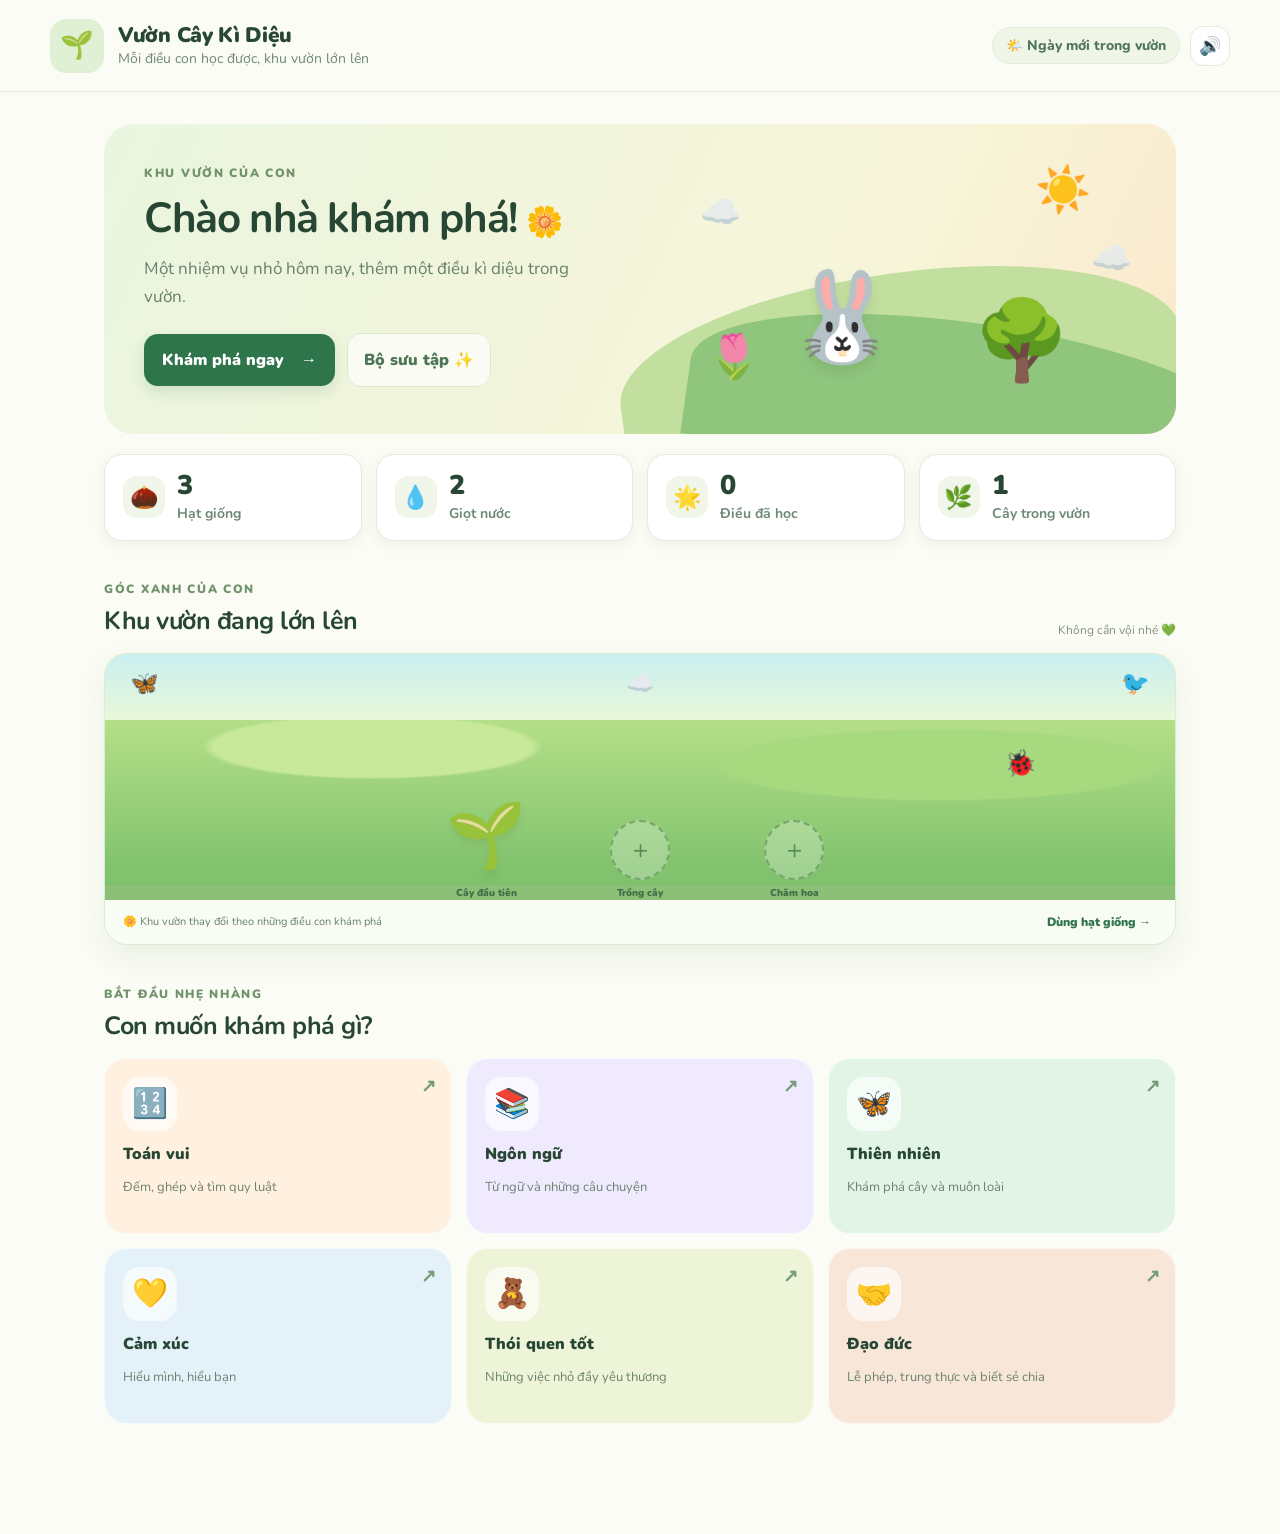
==== commit 66731ddf: "Update source code" ====
--- a/android/app/src/main/assets/index.html
+++ b/android/app/src/main/assets/index.html
@@ -6,14 +6,14 @@
 <div class="hero"><div><span class="eyebrow">KHU VƯỜN CỦA CON</span><h1>Chào nhà khám phá! <span>🌼</span></h1><p>Một nhiệm vụ nhỏ hôm nay, thêm một điều kì diệu trong vườn.</p><div class="hero-actions"><button class="primary" data-go="mapView">Khám phá ngay <span>→</span></button><button class="soft" data-go="collectionView">Bộ sưu tập ✨</button></div></div><div class="hero-art" aria-hidden="true"><div class="sun">☀️</div><div class="cloud cloud1">☁️</div><div class="cloud cloud2">☁️</div><div class="hill hill-back"></div><div class="hill hill-front"></div><div class="hero-bunny">🐰</div><div class="hero-flower">🌷</div><div class="hero-tree">🌳</div></div></div>
 <div class="stats-row"><div class="stat"><span>🌰</span><div><b id="seedCount">0</b><small>Hạt giống</small></div></div><div class="stat"><span>💧</span><div><b id="waterCount">0</b><small>Giọt nước</small></div></div><div class="stat"><span>🌟</span><div><b id="learnCount">0</b><small>Điều đã học</small></div></div><div class="stat"><span>🌿</span><div><b id="plantCount">0</b><small>Cây trong vườn</small></div></div></div>
 <div class="section-heading"><div><span class="eyebrow">GÓC XANH CỦA CON</span><h2>Khu vườn đang lớn lên</h2></div><span class="tiny-note">Không cần vội nhé 💚</span></div>
-<button class="garden-open-btn" data-go="gardenDetailView">🌿 Mở khu vườn của con <span>→</span></button><div class="garden-scene" role="button" tabindex="0" aria-label="Mở khu vườn chi tiết" data-go="gardenDetailView"><div class="garden-sky"><span>🦋</span><span>☁️</span><span>🐦</span></div><div class="garden-ground" id="gardenGround"><div class="starter-plant"><span>🌱</span><small>Cây đầu tiên</small></div><div class="empty-plot" id="plotOne"><span>＋</span><small>Trồng cây</small></div><div class="empty-plot" id="plotTwo"><span>＋</span><small>Chăm hoa</small></div><div class="visitor" id="visitor">🐞</div></div><div class="garden-footer"><span>🌼 Khu vườn thay đổi theo những điều con khám phá</span><button class="text-btn" id="plantBtn">Dùng hạt giống →</button></div></div>
-<div class="section-heading compact"><div><span class="eyebrow">BẮT ĐẦU NHẸ NHÀNG</span><h2>Con muốn khám phá gì?</h2></div></div><div class="path-grid"><button class="path-card peach" data-path="math"><span class="path-emoji">🔢</span><b>Toán vui</b><small>Đếm, ghép và tìm quy luật</small><span class="card-arrow">↗</span></button><button class="path-card lilac" data-path="language"><span class="path-emoji">📚</span><b>Ngôn ngữ</b><small>Từ ngữ và những câu chuyện</small><span class="card-arrow">↗</span></button><button class="path-card mint" data-path="nature"><span class="path-emoji">🦋</span><b>Thiên nhiên</b><small>Khám phá cây và muôn loài</small><span class="card-arrow">↗</span></button><button class="path-card blue" data-path="feelings"><span class="path-emoji">💛</span><b>Cảm xúc</b><small>Hiểu mình, hiểu bạn</small><span class="card-arrow">↗</span></button><button class="path-card green" data-path="habits"><span class="path-emoji">🧸</span><b>Thói quen tốt</b><small>Những việc nhỏ đầy yêu thương</small><span class="card-arrow">↗</span></button></div>
+<div class="garden-scene" role="button" tabindex="0" aria-label="Mở khu vườn chi tiết" data-go="gardenDetailView"><div class="garden-sky"><span>🦋</span><span>☁️</span><span>🐦</span></div><div class="garden-ground" id="gardenGround"><div class="starter-plant"><span>🌱</span><small>Cây đầu tiên</small></div><div class="empty-plot" id="plotOne"><span>＋</span><small>Trồng cây</small></div><div class="empty-plot" id="plotTwo"><span>＋</span><small>Chăm hoa</small></div><div class="visitor" id="visitor">🐞</div></div><div class="garden-footer"><span>🌼 Khu vườn thay đổi theo những điều con khám phá</span><button class="text-btn" id="plantBtn">Dùng hạt giống →</button></div></div>
+<div class="section-heading compact"><div><span class="eyebrow">BẮT ĐẦU NHẸ NHÀNG</span><h2>Con muốn khám phá gì?</h2></div></div><div class="path-grid"><button class="path-card peach" data-path="math"><span class="path-emoji">🔢</span><b>Toán vui</b><small>Đếm, ghép và tìm quy luật</small><span class="card-arrow">↗</span></button><button class="path-card lilac" data-path="language"><span class="path-emoji">📚</span><b>Ngôn ngữ</b><small>Từ ngữ và những câu chuyện</small><span class="card-arrow">↗</span></button><button class="path-card mint" data-path="nature"><span class="path-emoji">🦋</span><b>Thiên nhiên</b><small>Khám phá cây và muôn loài</small><span class="card-arrow">↗</span></button><button class="path-card blue" data-path="feelings"><span class="path-emoji">💛</span><b>Cảm xúc</b><small>Hiểu mình, hiểu bạn</small><span class="card-arrow">↗</span></button><button class="path-card green" data-path="habits"><span class="path-emoji">🧸</span><b>Thói quen tốt</b><small>Những việc nhỏ đầy yêu thương</small><span class="card-arrow">↗</span></button><button class="path-card ethics" data-path="ethics"><span class="path-emoji">🤝</span><b>Đạo đức</b><small>Lễ phép, trung thực và biết sẻ chia</small><span class="card-arrow">↗</span></button></div>
 </section>
 <section id="gardenDetailView" class="view"><div class="page-heading"><button class="back-btn" data-go="gardenView">← Khu vườn</button><span class="eyebrow">KHU VƯỜN RIÊNG CỦA CON</span><h1>Khu vườn kì diệu 🌿</h1><p>Cây lớn dần theo thời gian. Con có thể trồng cây, chăm hoa và ngắm những vị khách ghé thăm.</p></div><div class="garden-detail-stats"><div><span>🌳</span><b id="detailPlantCount">1</b><small>Cây đang trồng</small></div><div><span>🌸</span><b id="detailFlowerCount">0</b><small>Hoa đã chăm</small></div><div><span>🎨</span><b id="detailDecorCount">0</b><small>Vật trang trí</small></div><div><span>🐞</span><b id="detailVisitorCount">1</b><small>Sinh vật ghé thăm</small></div></div><div class="magic-garden-board"><div class="garden-board-sky"><span>☀️</span><span>☁️</span><span>🦋</span><span>🐦</span></div><div class="garden-board-hill hill-a"></div><div class="garden-board-hill hill-b"></div><div id="gardenPlots" class="garden-plots"></div><div class="garden-board-house">🏡</div><div class="garden-board-pond">🪷<small>Ao nhỏ</small></div><div class="garden-board-visitor">🐰</div></div><div class="garden-actions-grid"><button class="garden-action" id="detailPlantBtn"><span>🌱</span><b>Trồng cây</b><small>Dùng 3 hạt giống</small></button><button class="garden-action" id="detailFlowerBtn"><span>🌷</span><b>Chăm hoa</b><small>Dùng 1 giọt nước</small></button><button class="garden-action" id="detailDecorBtn"><span>🎐</span><b>Trang trí vườn</b><small>Dùng vật phẩm đã mở khóa</small></button></div><p class="garden-growth-note" id="gardenGrowthNote">🌱 Mầm cây sẽ lớn dần theo thời gian. Hãy quay lại ngắm khu vườn nhé!</p></section>
 <section id="mapView" class="view"><div class="page-heading"><button class="back-btn" data-go="gardenView">← Khu vườn</button><span class="eyebrow">BẢN ĐỒ KHÁM PHÁ</span><h1>Hôm nay mình đi đâu? 🧭</h1><p>Chọn một vùng đất và nhận nhiệm vụ nhỏ nhé.</p></div><div class="companion-panel"><div class="companion-copy"><span class="eyebrow">BẠN ĐỒNG HÀNH</span><h3>Ai sẽ đi cùng con?</h3><p>Bạn nào cũng thích học điều mới!</p></div><div class="companions"><button class="companion selected" data-companion="rabbit"><span>🐰</span><b>Thỏ Bông</b></button><button class="companion" data-companion="squirrel"><span>🐿️</span><b>Sóc Nâu</b></button><button class="companion" data-companion="bird"><span>🐦</span><b>Chim Chíp</b></button><button class="companion" data-companion="fox"><span>🦊</span><b>Cáo Mơ</b></button><button class="companion" data-companion="frog"><span>🐸</span><b>Ếch Cốm</b></button></div></div><div class="world-grid"><button class="world-card forest" data-world="forest"><span>🌳</span><b>Rừng xanh</b><small>6 nhiệm vụ</small></button><button class="world-card stream" data-world="stream"><span>💦</span><b>Sông & suối</b><small>6 nhiệm vụ</small></button><button class="world-card pond" data-world="pond"><span>🪷</span><b>Ao nhỏ</b><small>6 nhiệm vụ</small></button><button class="world-card veggie" data-world="veggie"><span>🥕</span><b>Vườn rau</b><small>6 nhiệm vụ</small></button><button class="world-card meadow" data-world="meadow"><span>🌾</span><b>Đồng cỏ</b><small>6 nhiệm vụ</small></button><button class="world-card meadow" data-world="flowers"><span>🌸</span><b>Vườn hoa</b><small>Khám phá hoa</small></button><button class="world-card forest" data-world="fungi"><span>🍄</span><b>Góc nấm</b><small>Người phân giải</small></button><button class="world-card pond" data-world="night"><span>🌙</span><b>Vườn đêm</b><small>Sinh vật ban đêm</small></button></div><div class="section-heading"><div><span class="eyebrow">NHIỆM VỤ GỢI Ý</span><h2>Chọn một thử thách</h2></div><span class="pill">⏱ 5–10 phút</span></div><div id="taskList" class="task-list"></div></section>
 <section id="activityView" class="view"><div class="activity-top"><button class="back-btn" id="exitActivity">← Bản đồ</button><span class="pill" id="taskCategory">🌱 Khám phá</span><span class="pill" id="taskTimer">⏱ 5 phút</span></div><div class="activity-card"><div class="activity-progress"><span id="taskStep">NHIỆM VỤ 1</span><span id="difficultyLabel">Mức 1 · Làm quen</span></div><div class="activity-art" id="activityArt">🍃</div><h1 id="questionTitle">Mình cùng khám phá nhé!</h1><p id="questionText">Chọn đáp án con nghĩ là đúng.</p><button class="listen-btn" id="listenBtn">🔊 Nghe hướng dẫn</button><div id="answerArea" class="answer-grid"></div><div id="feedback" class="feedback" aria-live="polite"></div><div class="activity-bottom"><button class="hint-btn" id="hintBtn">💡 Gợi ý cho con</button><button class="primary" id="checkBtn" disabled>Kiểm tra nhé →</button></div></div><p class="kind-note">🌈 Sai cũng không sao. Mình thử lại và học thêm một điều mới nhé!</p></section>
 <section id="collectionView" class="view"><div class="page-heading"><button class="back-btn" data-go="gardenView">← Khu vườn</button><span class="eyebrow">KHO BÁU TRI THỨC</span><h1>Bộ sưu tập của con 📖</h1><p>Mỗi điều con khám phá đều đáng tự hào.</p></div><div class="collection-tabs"><button class="tab selected" data-collect="plants">🌱 Cây cối</button><button class="tab" data-collect="creatures">🐾 Sinh vật</button><button class="tab" data-collect="stories">📚 Truyện hay</button><button class="tab" data-collect="insects">🐞 Côn trùng</button><button class="tab" data-collect="animals">🦊 Động vật</button><button class="tab" data-collect="companions">🧭 Bạn đồng hành</button><button class="tab" data-collect="gardens">🏡 Vùng đất</button><button class="tab" data-collect="decor">🎨 Trang trí</button></div><div id="collectionGrid" class="collection-grid"></div></section>
-<section id="parentView" class="view"><div class="page-heading"><button class="back-btn" data-go="gardenView">← Khu vườn</button><span class="eyebrow">KHÔNG GIAN NGƯỜI LỚN</span><h1>Góc phụ huynh 🔐</h1><p>Thiết lập nhẹ nhàng để con học vui và an toàn.</p></div><div id="parentLock" class="parent-card"><div class="lock-emoji">🔐</div><h2>Đây là góc riêng của bố mẹ</h2><p>Hãy trả lời phép tính nhỏ để mở cài đặt.</p><div class="pin-row"><input id="pinCode" type="password" inputmode="numeric" maxlength="4" placeholder="Mã 4 chữ số" aria-label="Mã phụ huynh"><span id="pinQuestion">6 + 3 = ?</span><input id="pinAnswer" type="number" inputmode="numeric" placeholder="Đáp án" aria-label="Đáp án phép tính"><button class="primary" id="unlockBtn">Mở khóa</button></div><small>Mã ban đầu: 1234. Bố mẹ có thể đổi mã trong phần cài đặt.</small><div id="parentError" class="error-text"></div></div><div id="parentSettings" class="parent-settings hidden"><div class="settings-card"><h2>🌼 Hồ sơ của con</h2><label>Độ tuổi<select id="ageSelect"><option value="5-7">5–7 tuổi · Làm quen</option><option value="8-11">8–11 tuổi · Khám phá</option><option value="12-15">12–15 tuổi · Thử thách</option></select></label><label>Thời lượng mỗi phiên<select id="durationSelect"><option value="5">5 phút</option><option value="10">10 phút</option><option value="15">15 phút</option><option value="20">20 phút</option></select></label><label>Giao diện ứng dụng</label><p class="privacy-note">Chọn màu sắc dễ chịu cho cả khu vườn và trò chơi.</p><div class="theme-options" id="themeOptions"><button type="button" class="theme-choice" data-theme="pink" aria-pressed="false"><span class="theme-swatch" style="background:#e9a8c2"></span>Hồng</button><button type="button" class="theme-choice" data-theme="green" aria-pressed="true"><span class="theme-swatch" style="background:#8fc57d"></span>Xanh lá</button><button type="button" class="theme-choice" data-theme="blue" aria-pressed="false"><span class="theme-swatch" style="background:#8fc5ec"></span>Xanh dương</button><button type="button" class="theme-choice" data-theme="yellow" aria-pressed="false"><span class="theme-swatch" style="background:#f1df8a"></span>Vàng nhạt</button><button type="button" class="theme-choice" data-theme="brown" aria-pressed="false"><span class="theme-swatch" style="background:#c5a184"></span>Nâu nhạt</button><button type="button" class="theme-choice" data-theme="darkgreen" aria-pressed="false"><span class="theme-swatch" style="background:#234a35"></span>Xanh đậm</button><button type="button" class="theme-choice" data-theme="red" aria-pressed="false"><span class="theme-swatch" style="background:#e7a0a0"></span>Đỏ nhạt</button></div><label>Chủ đề được phép</label><div class="topic-checks"><label><input type="checkbox" value="math" checked> Toán vui</label><label><input type="checkbox" value="language" checked> Ngôn ngữ</label><label><input type="checkbox" value="nature" checked> Thiên nhiên</label><label><input type="checkbox" value="feelings" checked> Cảm xúc</label><label><input type="checkbox" value="habits" checked> Thói quen tốt</label></div><label>Đổi mã phụ huynh (4 chữ số)<input id="newPin" type="password" inputmode="numeric" maxlength="4" placeholder="Để trống nếu không đổi"></label><button class="primary full" id="saveParent">Lưu cài đặt</button><div id="savedNotice" class="success-text"></div></div><div class="settings-card"><h2>📈 Hành trình học tập</h2><div class="progress-stats" id="parentStats"></div><p class="privacy-note">🔒 Hồ sơ và tiến độ được lưu trên thiết bị này. Bản đầu không yêu cầu tài khoản, không có mua vật phẩm và không có chuỗi đăng nhập hằng ngày.</p><button class="danger-btn" id="resetProgress">Xóa tiến độ (giữ cài đặt)</button><button class="danger-btn" id="eraseAllData" style="margin-left:8px">Xóa toàn bộ dữ liệu ứng dụng</button><details class="policy-details"><summary>🔐 Chính sách quyền riêng tư & an toàn nội dung</summary><h3>Quyền riêng tư</h3><p>Phiên bản này không yêu cầu tài khoản, không có quảng cáo, không có mua vật phẩm, không dùng công cụ phân tích hay theo dõi quảng cáo. Hồ sơ, mã phụ huynh, phần thưởng và tiến độ được lưu trong bộ nhớ cục bộ của trình duyệt/ứng dụng trên thiết bị. Nhà phát triển không nhận dữ liệu này qua máy chủ trong bản hiện tại.</p><p>Ứng dụng không yêu cầu quyền micro, vị trí, danh bạ, camera hoặc ảnh. Giọng đọc dùng Text-to-Speech có sẵn của thiết bị/trình duyệt; nhà cung cấp hệ điều hành có thể có chính sách riêng đối với giọng đọc.</p><h3>Xóa dữ liệu</h3><p>Phụ huynh có thể chọn “Xóa tiến độ” để xóa khu vườn và phần thưởng nhưng giữ cài đặt, hoặc “Xóa toàn bộ dữ liệu ứng dụng” để xóa cả lịch sử, cài đặt và mã phụ huynh khỏi bộ nhớ cục bộ. Gỡ ứng dụng hoặc xóa dữ liệu trang web cũng xóa dữ liệu được lưu tại đó. Bản hiện tại không có tài khoản hay dữ liệu máy chủ để yêu cầu xóa.</p><h3>An toàn nội dung</h3><p>Nội dung được thiết kế thân thiện, không có trò chuyện với người lạ, quảng cáo, mua hàng, bảng xếp hạng công khai hay phần thưởng ép đăng nhập hằng ngày. Câu hỏi sai được phản hồi nhẹ nhàng. Nội dung cảm xúc mang tính giáo dục, không thay thế tư vấn chuyên môn. Phụ huynh nên đồng hành và kiểm tra nội dung phù hợp với trẻ.</p><p><b>Phạm vi:</b> Đây là chính sách cho bản MVP ngoại tuyến/cục bộ, cần được rà soát pháp lý và cập nhật nếu bổ sung phân tích, tài khoản, đồng bộ đám mây, quảng cáo hoặc dịch vụ bên thứ ba.</p></details></div></div></section>
+<section id="parentView" class="view"><div class="page-heading"><button class="back-btn" data-go="gardenView">← Khu vườn</button><span class="eyebrow">KHÔNG GIAN NGƯỜI LỚN</span><h1>Góc phụ huynh 🔐</h1><p>Thiết lập nhẹ nhàng để con học vui và an toàn.</p></div><div id="parentLock" class="parent-card"><div class="lock-emoji">🔐</div><h2>Đây là góc riêng của bố mẹ</h2><p>Hãy trả lời phép tính nhỏ để mở cài đặt.</p><div class="pin-row"><input id="pinCode" type="password" inputmode="numeric" maxlength="4" placeholder="Mã 4 chữ số" aria-label="Mã phụ huynh"><span id="pinQuestion">6 + 3 = ?</span><input id="pinAnswer" type="number" inputmode="numeric" placeholder="Đáp án" aria-label="Đáp án phép tính"><button class="primary" id="unlockBtn">Mở khóa</button></div><small>Mã ban đầu: 1234. Bố mẹ có thể đổi mã trong phần cài đặt.</small><div id="parentError" class="error-text"></div></div><div id="parentSettings" class="parent-settings hidden"><div class="settings-card"><h2>🌼 Hồ sơ của con</h2><label>Độ tuổi<select id="ageSelect"><option value="5-7">5–7 tuổi · Làm quen</option><option value="8-11">8–11 tuổi · Khám phá</option><option value="12-15">12–15 tuổi · Thử thách</option></select></label><label>Thời lượng mỗi phiên<select id="durationSelect"><option value="5">5 phút</option><option value="10">10 phút</option><option value="15">15 phút</option><option value="20">20 phút</option></select></label><label>Giao diện ứng dụng</label><p class="privacy-note">Chọn màu sắc dễ chịu cho cả khu vườn và trò chơi.</p><div class="theme-options" id="themeOptions"><button type="button" class="theme-choice" data-theme="pink" aria-pressed="false"><span class="theme-swatch" style="background:#e9a8c2"></span>Hồng</button><button type="button" class="theme-choice" data-theme="green" aria-pressed="true"><span class="theme-swatch" style="background:#8fc57d"></span>Xanh lá</button><button type="button" class="theme-choice" data-theme="blue" aria-pressed="false"><span class="theme-swatch" style="background:#8fc5ec"></span>Xanh dương</button><button type="button" class="theme-choice" data-theme="yellow" aria-pressed="false"><span class="theme-swatch" style="background:#f1df8a"></span>Vàng nhạt</button><button type="button" class="theme-choice" data-theme="brown" aria-pressed="false"><span class="theme-swatch" style="background:#c5a184"></span>Nâu nhạt</button><button type="button" class="theme-choice" data-theme="darkgreen" aria-pressed="false"><span class="theme-swatch" style="background:#234a35"></span>Xanh đậm</button><button type="button" class="theme-choice" data-theme="red" aria-pressed="false"><span class="theme-swatch" style="background:#e7a0a0"></span>Đỏ nhạt</button></div><label>Chủ đề được phép</label><div class="topic-checks"><label><input type="checkbox" value="math" checked> Toán vui</label><label><input type="checkbox" value="language" checked> Ngôn ngữ</label><label><input type="checkbox" value="nature" checked> Thiên nhiên</label><label><input type="checkbox" value="feelings" checked> Cảm xúc</label><label><input type="checkbox" value="habits" checked> Thói quen tốt</label><label><input type="checkbox" value="ethics" checked> Đạo đức</label></div><label>Đổi mã phụ huynh (4 chữ số)<input id="newPin" type="password" inputmode="numeric" maxlength="4" placeholder="Để trống nếu không đổi"></label><button class="primary full" id="saveParent">Lưu cài đặt</button><div id="savedNotice" class="success-text"></div></div><div class="settings-card"><h2>📈 Hành trình học tập</h2><div class="progress-stats" id="parentStats"></div><p class="privacy-note">🔒 Hồ sơ và tiến độ được lưu trên thiết bị này. Bản đầu không yêu cầu tài khoản, không có mua vật phẩm và không có chuỗi đăng nhập hằng ngày.</p><button class="danger-btn" id="resetProgress">Xóa tiến độ (giữ cài đặt)</button><button class="danger-btn" id="eraseAllData" style="margin-left:8px">Xóa toàn bộ dữ liệu ứng dụng</button><details class="policy-details"><summary>🔐 Chính sách quyền riêng tư & an toàn nội dung</summary><h3>Quyền riêng tư</h3><p>Phiên bản này không yêu cầu tài khoản, không có quảng cáo, không có mua vật phẩm, không dùng công cụ phân tích hay theo dõi quảng cáo. Hồ sơ, mã phụ huynh, phần thưởng và tiến độ được lưu trong bộ nhớ cục bộ của trình duyệt/ứng dụng trên thiết bị. Nhà phát triển không nhận dữ liệu này qua máy chủ trong bản hiện tại.</p><p>Ứng dụng không yêu cầu quyền micro, vị trí, danh bạ, camera hoặc ảnh. Giọng đọc dùng Text-to-Speech có sẵn của thiết bị/trình duyệt; nhà cung cấp hệ điều hành có thể có chính sách riêng đối với giọng đọc.</p><h3>Xóa dữ liệu</h3><p>Phụ huynh có thể chọn “Xóa tiến độ” để xóa khu vườn và phần thưởng nhưng giữ cài đặt, hoặc “Xóa toàn bộ dữ liệu ứng dụng” để xóa cả lịch sử, cài đặt và mã phụ huynh khỏi bộ nhớ cục bộ. Gỡ ứng dụng hoặc xóa dữ liệu trang web cũng xóa dữ liệu được lưu tại đó. Bản hiện tại không có tài khoản hay dữ liệu máy chủ để yêu cầu xóa.</p><h3>An toàn nội dung</h3><p>Nội dung được thiết kế thân thiện, không có trò chuyện với người lạ, quảng cáo, mua hàng, bảng xếp hạng công khai hay phần thưởng ép đăng nhập hằng ngày. Câu hỏi sai được phản hồi nhẹ nhàng. Nội dung cảm xúc mang tính giáo dục, không thay thế tư vấn chuyên môn. Phụ huynh nên đồng hành và kiểm tra nội dung phù hợp với trẻ.</p><p><b>Phạm vi:</b> Đây là chính sách cho bản MVP ngoại tuyến/cục bộ, cần được rà soát pháp lý và cập nhật nếu bổ sung phân tích, tài khoản, đồng bộ đám mây, quảng cáo hoặc dịch vụ bên thứ ba.</p></details></div></div></section>
 </main>
 <nav class="bottom-nav"><button class="nav-item active" data-go="gardenView"><span>🏡</span><small>Khu vườn</small></button><button class="nav-item" data-go="mapView"><span>🧭</span><small>Khám phá</small></button><button class="nav-item" data-go="collectionView"><span>🎒</span><small>Bộ sưu tập</small></button><button class="nav-item" data-go="parentView"><span>👨‍👩‍👧</span><small>Phụ huynh</small></button></nav>
 <div class="modal hidden" id="rewardModal" role="dialog" aria-modal="true"><div class="modal-card"><div class="confetti">✨🌼✨</div><div class="reward-emoji" id="rewardEmoji">🌱</div><h2>Con làm tốt lắm!</h2><p id="rewardMessage">Một điều mới đã được khám phá.</p><div class="reward-pills"><span>🌰 +2 hạt giống</span><span>💧 +1 giọt nước</span></div><button class="primary full" id="collectReward">Mang quà về vườn</button></div></div><div class="toast" id="toast"></div><script src="app.js"></script></body></html>
--- a/android/app/src/main/assets/style.css
+++ b/android/app/src/main/assets/style.css
@@ -30,3 +30,7 @@
 .garden-open-btn{display:flex;align-items:center;justify-content:space-between;width:100%;margin:-8px 0 12px;padding:13px 17px;border:1px solid #cfe2bf;border-radius:15px;background:linear-gradient(100deg,#e8f6dc,#fff4d7);color:#386947;font-weight:900;font-size:14px;text-align:left;box-shadow:0 5px 16px #5d8d4b12}.garden-open-btn span{font-size:22px}.garden-scene{cursor:pointer;overflow:hidden;position:relative;box-shadow:0 12px 28px #477a3717}.garden-scene:focus-visible,.garden-plot:focus-visible{outline:3px solid #e4b85e;outline-offset:3px}.garden-sky{background:linear-gradient(180deg,#c9eff0 0%,#e9f8d9 100%)}.garden-ground{background:radial-gradient(ellipse at 25% 15%,#c8e99a 0 14%,transparent 15%),radial-gradient(ellipse at 78% 25%,#a7d97e 0 18%,transparent 19%),linear-gradient(180deg,#b4df88,#78bd69)}.garden-detail-stats{display:grid;grid-template-columns:repeat(4,minmax(0,1fr));gap:10px;margin:18px 0}.garden-detail-stats>div{display:grid;grid-template-columns:34px 1fr;align-items:center;gap:2px 8px;padding:12px;background:#fff;border:1px solid #e3ead9;border-radius:17px;box-shadow:0 6px 18px #456b3510}.garden-detail-stats span{grid-row:span 2;font-size:26px}.garden-detail-stats b{font-size:22px;color:#315b3c}.garden-detail-stats small{font-size:10px;color:#718a72;line-height:1.25}.magic-garden-board{height:clamp(360px,68vw,590px);max-height:590px;min-height:360px;position:relative;overflow:hidden;border-radius:28px;border:2px solid #d5e7c5;background:linear-gradient(#c7edf0 0 24%,#d8f0b5 24% 38%,#8bcf75 38% 100%);box-shadow:inset 0 0 0 7px #ffffff55,0 15px 32px #426d361b}.garden-board-sky{position:absolute;inset:0 0 auto;height:31%;display:flex;align-items:flex-start;justify-content:space-around;padding:20px 12px;font-size:clamp(24px,5vw,40px)}.garden-board-sky span:nth-child(2){margin-top:38px}.garden-board-hill{position:absolute;border-radius:50% 50% 0 0;bottom:-14%;width:115%;height:65%}.hill-a{left:-20%;background:#a8db7c;transform:rotate(-7deg)}.hill-b{right:-36%;bottom:-20%;background:#70bd65;transform:rotate(9deg)}.garden-board-house{position:absolute;right:7%;top:25%;font-size:clamp(54px,12vw,100px);filter:drop-shadow(0 7px 2px #416c3030)}.garden-board-pond{position:absolute;right:10%;bottom:8%;width:90px;height:65px;border-radius:50%;background:#7fd4e7;border:5px solid #c4f0e5;display:grid;place-items:center;font-size:25px;box-shadow:inset 0 -7px #4db5d0}.garden-board-pond small{font-size:9px;font-weight:900;color:#276b7d}.garden-board-visitor{position:absolute;left:7%;bottom:12%;font-size:clamp(36px,8vw,62px);animation:bunny-hop 3.5s ease-in-out infinite}@keyframes bunny-hop{0%,75%,100%{transform:translateY(0)}82%{transform:translateY(-12px)}88%{transform:translateY(0)}}.garden-plots{position:absolute;inset:30% 8% 9% 8%;display:grid;grid-template-columns:repeat(4,minmax(0,1fr));grid-template-rows:repeat(2,minmax(0,1fr));gap:8px;z-index:2}.garden-plot{min-width:0;border:0;border-radius:45% 45% 18px 18px;background:#ffffff22;display:flex;flex-direction:column;align-items:center;justify-content:flex-end;gap:3px;padding:6px 3px 8px;color:#28583a;text-align:center;transition:transform .2s,background .2s}.garden-plot:active{transform:scale(.96)}.empty-garden-plot{border:2px dashed #5e9e58;background:#ffffff38;justify-content:center;border-radius:18px}.empty-garden-plot span{width:38px;height:38px;display:grid;place-items:center;border-radius:50%;background:#ffffffa8;font-size:26px}.garden-plot small{font-size:clamp(9px,1.8vw,12px);font-weight:900;line-height:1.2;text-shadow:0 1px #ffffff70}.garden-plot em{font-style:normal;font-size:9px;color:#356944}.plot-plant{font-size:clamp(31px,6.5vw,54px);filter:drop-shadow(0 5px 2px #326c2d24);animation:plant-sway 4s ease-in-out infinite;transform-origin:bottom center}.has-flower{background:#fff7dc55}@keyframes plant-sway{0%,100%{transform:rotate(-2deg)}50%{transform:rotate(2deg)}}.garden-actions-grid{display:grid;grid-template-columns:repeat(3,minmax(0,1fr));gap:10px;margin:15px 0}.garden-action{display:flex;flex-direction:column;align-items:center;gap:5px;padding:16px 8px;background:#fff;border:1px solid #e0ead8;border-radius:18px;box-shadow:0 5px 16px #446c3210;color:#315c3b}.garden-action:active{transform:translateY(1px)}.garden-action>span{font-size:31px}.garden-action b{font-size:13px}.garden-action small{font-size:10px;color:#718a72;text-align:center}.garden-growth-note{background:#f4f8e9;border:1px solid #e1ebd5;border-radius:15px;padding:14px;color:#537b50;font-size:13px;line-height:1.5}.view#gardenDetailView{animation:fade-garden .3s ease}@keyframes fade-garden{from{opacity:.65;transform:translateY(6px)}to{opacity:1;transform:none}}
 @media(max-width:600px){.garden-detail-stats{grid-template-columns:repeat(2,minmax(0,1fr));gap:8px}.garden-detail-stats>div{padding:10px}.magic-garden-board{height:440px;min-height:440px;border-radius:22px}.garden-plots{inset:31% 5% 10%;grid-template-columns:repeat(3,minmax(0,1fr));grid-template-rows:repeat(3,minmax(0,1fr));gap:5px}.garden-board-house{right:3%;top:24%;font-size:58px}.garden-board-pond{right:4%;bottom:4%;transform:scale(.8)}.garden-actions-grid{gap:7px}.garden-action{padding:13px 5px}.garden-action b{font-size:12px}.garden-action small{font-size:9px}.garden-open-btn{font-size:13px}}
 .placed-decor{position:absolute;z-index:3;font-size:clamp(21px,4.5vw,34px);filter:drop-shadow(0 3px 2px #315b3033);animation:decor-pop .35s ease-out}.decor-pos-0{left:18%;top:34%}.decor-pos-1{left:43%;top:27%}.decor-pos-2{left:63%;top:48%}.decor-pos-3{left:27%;top:69%}.decor-pos-4{left:53%;top:70%}.decor-pos-5{left:76%;top:58%}.decor-pos-6{left:44%;top:55%}.decor-pos-7{left:12%;top:53%}@keyframes decor-pop{from{opacity:0;transform:scale(.5)}to{opacity:1;transform:scale(1)}}
+/* v2.4: balanced exploration cards and stable touch navigation */
+.hero-actions{display:flex;align-items:center;gap:12px;flex-wrap:nowrap}.hero-actions .primary,.hero-actions .soft{white-space:nowrap;min-width:0}.path-grid{display:grid;grid-template-columns:repeat(3,minmax(0,1fr));gap:14px;align-items:stretch}.path-card{position:relative;display:flex;flex-direction:column;align-items:flex-start;justify-content:flex-start;gap:9px;min-width:0;min-height:176px;padding:18px;text-align:left;border-radius:22px;overflow:hidden}.path-card .path-emoji{width:54px;height:54px;display:grid;place-items:center;flex:0 0 54px;border-radius:17px;background:#ffffffa8;font-size:29px;margin:0 0 4px}.path-card b{display:block;font-size:16px;line-height:1.25;margin:0}.path-card small{display:block;font-size:13px;line-height:1.45;max-width:100%;padding-right:10px}.path-card .card-arrow{position:absolute;right:15px;top:15px;font-size:18px;color:#769b78}.path-card.ethics{background:#f8e6d9}.hero-actions{margin-top:18px}.hero-actions button{flex:0 1 auto}.hero-actions .primary{padding-left:18px;padding-right:18px}.hero-actions .soft{padding-left:16px;padding-right:16px}.garden-open-btn{display:none!important}.view{overscroll-behavior:contain}.bottom-nav{touch-action:pan-y}.back-btn{touch-action:manipulation}
+@media(max-width:600px){.hero-actions{display:grid;grid-template-columns:1fr 1fr;gap:9px}.hero-actions .primary,.hero-actions .soft{width:100%;padding:13px 8px;font-size:14px;justify-content:center}.path-grid{grid-template-columns:repeat(2,minmax(0,1fr));gap:10px}.path-card,.path-card:last-child{grid-column:auto;min-height:158px;padding:14px;gap:7px}.path-card .path-emoji{width:48px;height:48px;flex-basis:48px;font-size:26px;border-radius:15px}.path-card b{font-size:15px}.path-card small{font-size:12px;line-height:1.4}.path-card .card-arrow{top:13px;right:13px}.garden-open-btn{display:none!important}}
+@media(min-width:601px) and (max-width:850px){.path-grid{grid-template-columns:repeat(3,minmax(0,1fr))}}
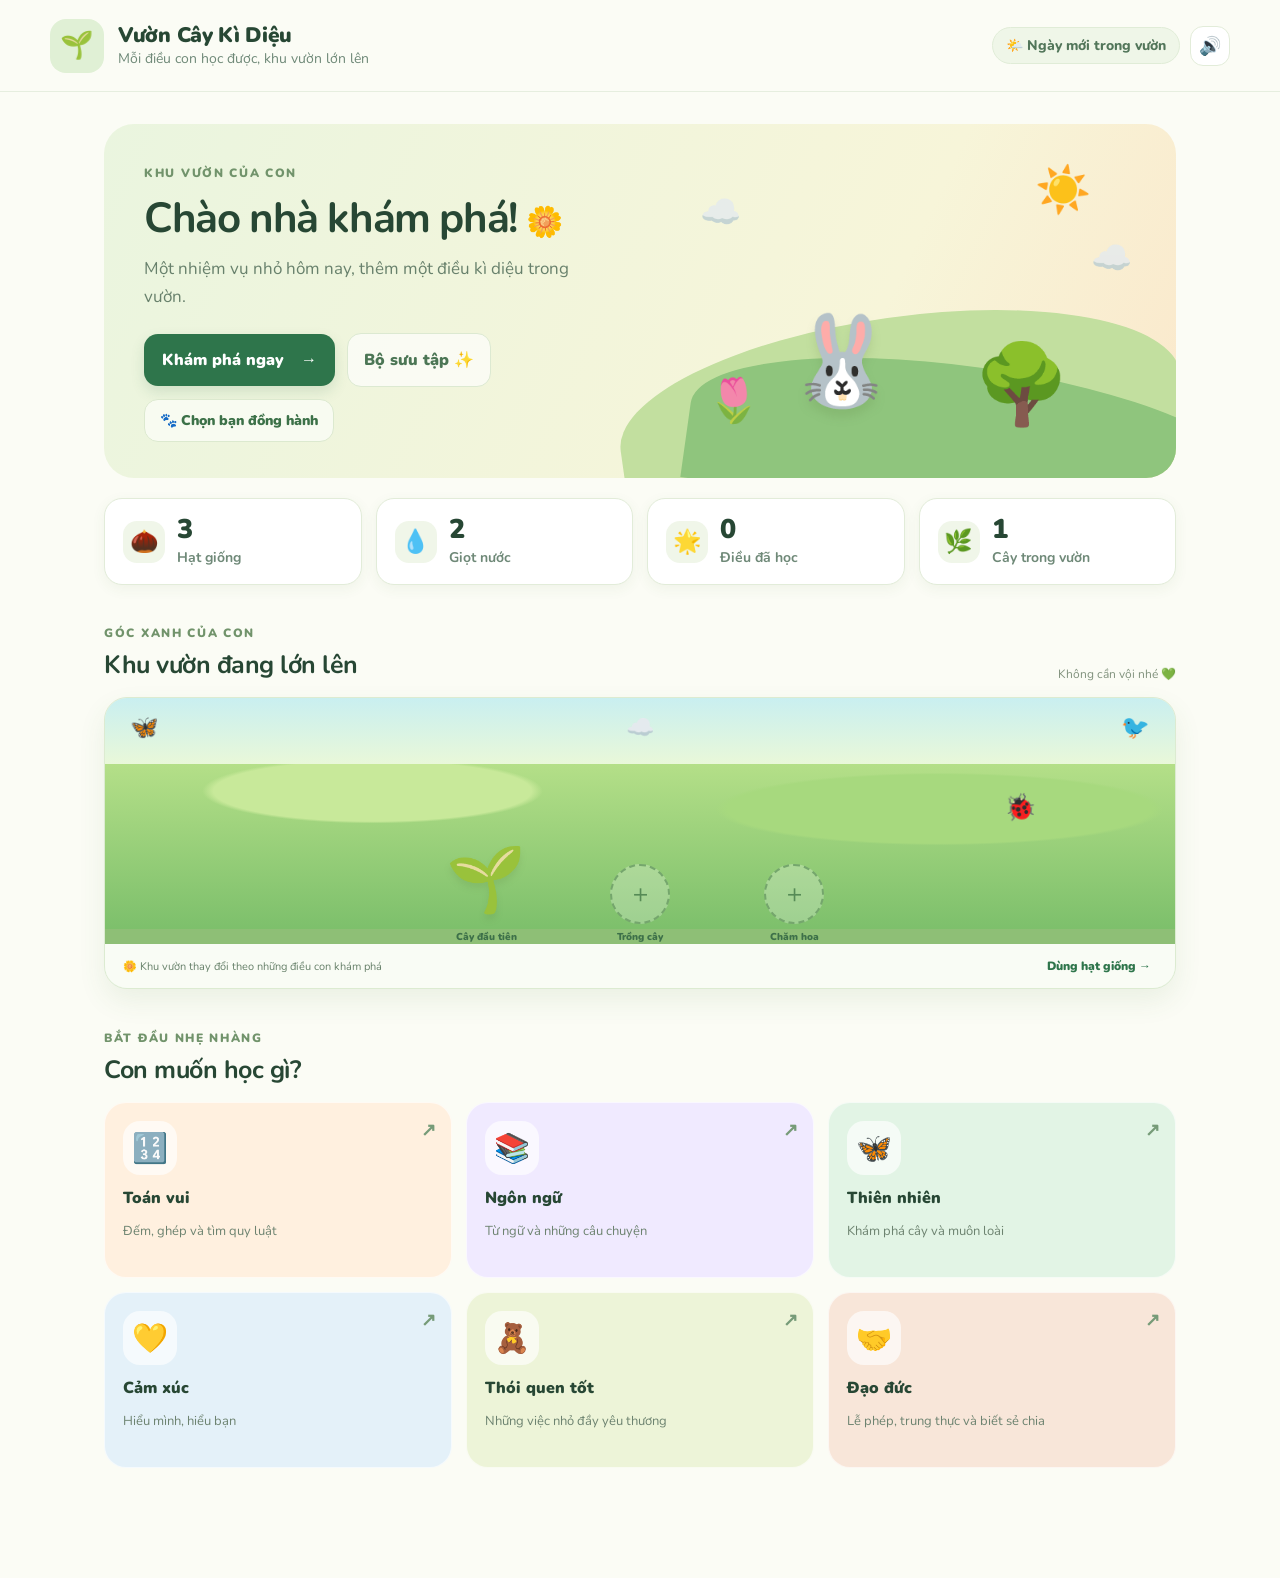
==== commit ce7d10bd: "Update source code" ====
--- a/android/app/src/main/assets/index.html
+++ b/android/app/src/main/assets/index.html
@@ -3,14 +3,16 @@
 <header class="topbar"><div class="brand"><div class="brand-icon">🌱</div><div><strong>Vườn Cây Kì Diệu</strong><small>Mỗi điều con học được, khu vườn lớn lên</small></div></div><div class="top-actions"><span class="pill" id="sessionPill">🌤️ Ngày mới trong vườn</span><button class="icon-btn" id="soundBtn" aria-label="Đọc hướng dẫn">🔊</button></div></header>
 <main>
 <section id="gardenView" class="view active">
-<div class="hero"><div><span class="eyebrow">KHU VƯỜN CỦA CON</span><h1>Chào nhà khám phá! <span>🌼</span></h1><p>Một nhiệm vụ nhỏ hôm nay, thêm một điều kì diệu trong vườn.</p><div class="hero-actions"><button class="primary" data-go="mapView">Khám phá ngay <span>→</span></button><button class="soft" data-go="collectionView">Bộ sưu tập ✨</button></div></div><div class="hero-art" aria-hidden="true"><div class="sun">☀️</div><div class="cloud cloud1">☁️</div><div class="cloud cloud2">☁️</div><div class="hill hill-back"></div><div class="hill hill-front"></div><div class="hero-bunny">🐰</div><div class="hero-flower">🌷</div><div class="hero-tree">🌳</div></div></div>
+<div class="hero"><div><span class="eyebrow">KHU VƯỜN CỦA CON</span><h1>Chào nhà khám phá! <span>🌼</span></h1><p>Một nhiệm vụ nhỏ hôm nay, thêm một điều kì diệu trong vườn.</p><div class="hero-actions"><button class="primary" data-go="mapView">Khám phá ngay <span>→</span></button><button class="soft" data-go="collectionView">Bộ sưu tập ✨</button></div><button class="companion-open-btn" data-go="companionView">🐾 Chọn bạn đồng hành</button></div><div class="hero-art" aria-hidden="true"><div class="sun">☀️</div><div class="cloud cloud1">☁️</div><div class="cloud cloud2">☁️</div><div class="hill hill-back"></div><div class="hill hill-front"></div><div class="hero-bunny" id="heroCompanion">🐰</div><div class="hero-flower">🌷</div><div class="hero-tree">🌳</div></div></div>
 <div class="stats-row"><div class="stat"><span>🌰</span><div><b id="seedCount">0</b><small>Hạt giống</small></div></div><div class="stat"><span>💧</span><div><b id="waterCount">0</b><small>Giọt nước</small></div></div><div class="stat"><span>🌟</span><div><b id="learnCount">0</b><small>Điều đã học</small></div></div><div class="stat"><span>🌿</span><div><b id="plantCount">0</b><small>Cây trong vườn</small></div></div></div>
 <div class="section-heading"><div><span class="eyebrow">GÓC XANH CỦA CON</span><h2>Khu vườn đang lớn lên</h2></div><span class="tiny-note">Không cần vội nhé 💚</span></div>
 <div class="garden-scene" role="button" tabindex="0" aria-label="Mở khu vườn chi tiết" data-go="gardenDetailView"><div class="garden-sky"><span>🦋</span><span>☁️</span><span>🐦</span></div><div class="garden-ground" id="gardenGround"><div class="starter-plant"><span>🌱</span><small>Cây đầu tiên</small></div><div class="empty-plot" id="plotOne"><span>＋</span><small>Trồng cây</small></div><div class="empty-plot" id="plotTwo"><span>＋</span><small>Chăm hoa</small></div><div class="visitor" id="visitor">🐞</div></div><div class="garden-footer"><span>🌼 Khu vườn thay đổi theo những điều con khám phá</span><button class="text-btn" id="plantBtn">Dùng hạt giống →</button></div></div>
-<div class="section-heading compact"><div><span class="eyebrow">BẮT ĐẦU NHẸ NHÀNG</span><h2>Con muốn khám phá gì?</h2></div></div><div class="path-grid"><button class="path-card peach" data-path="math"><span class="path-emoji">🔢</span><b>Toán vui</b><small>Đếm, ghép và tìm quy luật</small><span class="card-arrow">↗</span></button><button class="path-card lilac" data-path="language"><span class="path-emoji">📚</span><b>Ngôn ngữ</b><small>Từ ngữ và những câu chuyện</small><span class="card-arrow">↗</span></button><button class="path-card mint" data-path="nature"><span class="path-emoji">🦋</span><b>Thiên nhiên</b><small>Khám phá cây và muôn loài</small><span class="card-arrow">↗</span></button><button class="path-card blue" data-path="feelings"><span class="path-emoji">💛</span><b>Cảm xúc</b><small>Hiểu mình, hiểu bạn</small><span class="card-arrow">↗</span></button><button class="path-card green" data-path="habits"><span class="path-emoji">🧸</span><b>Thói quen tốt</b><small>Những việc nhỏ đầy yêu thương</small><span class="card-arrow">↗</span></button><button class="path-card ethics" data-path="ethics"><span class="path-emoji">🤝</span><b>Đạo đức</b><small>Lễ phép, trung thực và biết sẻ chia</small><span class="card-arrow">↗</span></button></div>
+<div class="section-heading compact"><div><span class="eyebrow">BẮT ĐẦU NHẸ NHÀNG</span><h2>Con muốn học gì?</h2></div></div><div class="path-grid"><button class="path-card peach" data-path="math"><span class="path-emoji">🔢</span><b>Toán vui</b><small>Đếm, ghép và tìm quy luật</small><span class="card-arrow">↗</span></button><button class="path-card lilac" data-path="language"><span class="path-emoji">📚</span><b>Ngôn ngữ</b><small>Từ ngữ và những câu chuyện</small><span class="card-arrow">↗</span></button><button class="path-card mint" data-path="nature"><span class="path-emoji">🦋</span><b>Thiên nhiên</b><small>Khám phá cây và muôn loài</small><span class="card-arrow">↗</span></button><button class="path-card blue" data-path="feelings"><span class="path-emoji">💛</span><b>Cảm xúc</b><small>Hiểu mình, hiểu bạn</small><span class="card-arrow">↗</span></button><button class="path-card green" data-path="habits"><span class="path-emoji">🧸</span><b>Thói quen tốt</b><small>Những việc nhỏ đầy yêu thương</small><span class="card-arrow">↗</span></button><button class="path-card ethics" data-path="ethics"><span class="path-emoji">🤝</span><b>Đạo đức</b><small>Lễ phép, trung thực và biết sẻ chia</small><span class="card-arrow">↗</span></button></div>
 </section>
 <section id="gardenDetailView" class="view"><div class="page-heading"><button class="back-btn" data-go="gardenView">← Khu vườn</button><span class="eyebrow">KHU VƯỜN RIÊNG CỦA CON</span><h1>Khu vườn kì diệu 🌿</h1><p>Cây lớn dần theo thời gian. Con có thể trồng cây, chăm hoa và ngắm những vị khách ghé thăm.</p></div><div class="garden-detail-stats"><div><span>🌳</span><b id="detailPlantCount">1</b><small>Cây đang trồng</small></div><div><span>🌸</span><b id="detailFlowerCount">0</b><small>Hoa đã chăm</small></div><div><span>🎨</span><b id="detailDecorCount">0</b><small>Vật trang trí</small></div><div><span>🐞</span><b id="detailVisitorCount">1</b><small>Sinh vật ghé thăm</small></div></div><div class="magic-garden-board"><div class="garden-board-sky"><span>☀️</span><span>☁️</span><span>🦋</span><span>🐦</span></div><div class="garden-board-hill hill-a"></div><div class="garden-board-hill hill-b"></div><div id="gardenPlots" class="garden-plots"></div><div class="garden-board-house">🏡</div><div class="garden-board-pond">🪷<small>Ao nhỏ</small></div><div class="garden-board-visitor">🐰</div></div><div class="garden-actions-grid"><button class="garden-action" id="detailPlantBtn"><span>🌱</span><b>Trồng cây</b><small>Dùng 3 hạt giống</small></button><button class="garden-action" id="detailFlowerBtn"><span>🌷</span><b>Chăm hoa</b><small>Dùng 1 giọt nước</small></button><button class="garden-action" id="detailDecorBtn"><span>🎐</span><b>Trang trí vườn</b><small>Dùng vật phẩm đã mở khóa</small></button></div><p class="garden-growth-note" id="gardenGrowthNote">🌱 Mầm cây sẽ lớn dần theo thời gian. Hãy quay lại ngắm khu vườn nhé!</p></section>
-<section id="mapView" class="view"><div class="page-heading"><button class="back-btn" data-go="gardenView">← Khu vườn</button><span class="eyebrow">BẢN ĐỒ KHÁM PHÁ</span><h1>Hôm nay mình đi đâu? 🧭</h1><p>Chọn một vùng đất và nhận nhiệm vụ nhỏ nhé.</p></div><div class="companion-panel"><div class="companion-copy"><span class="eyebrow">BẠN ĐỒNG HÀNH</span><h3>Ai sẽ đi cùng con?</h3><p>Bạn nào cũng thích học điều mới!</p></div><div class="companions"><button class="companion selected" data-companion="rabbit"><span>🐰</span><b>Thỏ Bông</b></button><button class="companion" data-companion="squirrel"><span>🐿️</span><b>Sóc Nâu</b></button><button class="companion" data-companion="bird"><span>🐦</span><b>Chim Chíp</b></button><button class="companion" data-companion="fox"><span>🦊</span><b>Cáo Mơ</b></button><button class="companion" data-companion="frog"><span>🐸</span><b>Ếch Cốm</b></button></div></div><div class="world-grid"><button class="world-card forest" data-world="forest"><span>🌳</span><b>Rừng xanh</b><small>6 nhiệm vụ</small></button><button class="world-card stream" data-world="stream"><span>💦</span><b>Sông & suối</b><small>6 nhiệm vụ</small></button><button class="world-card pond" data-world="pond"><span>🪷</span><b>Ao nhỏ</b><small>6 nhiệm vụ</small></button><button class="world-card veggie" data-world="veggie"><span>🥕</span><b>Vườn rau</b><small>6 nhiệm vụ</small></button><button class="world-card meadow" data-world="meadow"><span>🌾</span><b>Đồng cỏ</b><small>6 nhiệm vụ</small></button><button class="world-card meadow" data-world="flowers"><span>🌸</span><b>Vườn hoa</b><small>Khám phá hoa</small></button><button class="world-card forest" data-world="fungi"><span>🍄</span><b>Góc nấm</b><small>Người phân giải</small></button><button class="world-card pond" data-world="night"><span>🌙</span><b>Vườn đêm</b><small>Sinh vật ban đêm</small></button></div><div class="section-heading"><div><span class="eyebrow">NHIỆM VỤ GỢI Ý</span><h2>Chọn một thử thách</h2></div><span class="pill">⏱ 5–10 phút</span></div><div id="taskList" class="task-list"></div></section>
+<section id="companionView" class="view"><div class="page-heading"><button class="back-btn" data-go="gardenView">← Khu vườn</button><span class="eyebrow">BẠN ĐỒNG HÀNH</span><h1>Ai sẽ đi cùng con? 🐾</h1><p>Chọn người bạn con yêu thích. Bạn ấy sẽ xuất hiện ở khu vườn của con.</p></div><div class="companion-panel companion-selection-panel"><div class="companions companion-selection-grid"><button class="companion" data-companion="rabbit"><span>🐰</span><b>Thỏ Bông</b></button><button class="companion" data-companion="squirrel"><span>🐿️</span><b>Sóc Nâu</b></button><button class="companion" data-companion="bird"><span>🐦</span><b>Chim Chíp</b></button><button class="companion" data-companion="fox"><span>🦊</span><b>Cáo Mơ</b></button><button class="companion" data-companion="frog"><span>🐸</span><b>Ếch Cốm</b></button><button class="companion" data-companion="hedgehog"><span>🦔</span><b>Nhím Gai</b></button><button class="companion" data-companion="duck"><span>🦆</span><b>Vịt Bông</b></button></div><p class="companion-selected-note" id="companionSelectedNote">Bạn đồng hành hiện tại: Thỏ Bông 🐰</p><button class="primary full" id="confirmCompanion">Đi cùng con về khu vườn →</button></div></section>
+<section id="lessonView" class="view"><div class="page-heading"><button class="back-btn" data-go="gardenView">← Trang chủ</button><span class="eyebrow">ĐƯỜNG CON ĐƯỜNG KHÁM PHÁ</span><h1 id="lessonHeading">Con muốn học gì? 🌱</h1><p id="lessonIntro">Chọn một bài học ngắn nhé. Chạm vào bài học để bắt đầu ngay.</p></div><div class="lesson-filter-note" id="lessonFilterNote">Các bài học được chọn phù hợp với độ tuổi của con.</div><div id="lessonList" class="lesson-list"></div></section>
+<section id="mapView" class="view"><div class="page-heading"><button class="back-btn" data-go="gardenView">← Khu vườn</button><span class="eyebrow">BẢN ĐỒ KHÁM PHÁ</span><h1>Hôm nay mình đi đâu? 🧭</h1><p>Chọn một vùng đất và nhận nhiệm vụ nhỏ nhé.</p></div><div class="world-grid"><button class="world-card forest" data-world="forest"><span>🌳</span><b>Rừng xanh</b><small>6 nhiệm vụ</small></button><button class="world-card stream" data-world="stream"><span>💦</span><b>Sông & suối</b><small>6 nhiệm vụ</small></button><button class="world-card pond" data-world="pond"><span>🪷</span><b>Ao nhỏ</b><small>6 nhiệm vụ</small></button><button class="world-card veggie" data-world="veggie"><span>🥕</span><b>Vườn rau</b><small>6 nhiệm vụ</small></button><button class="world-card meadow" data-world="meadow"><span>🌾</span><b>Đồng cỏ</b><small>6 nhiệm vụ</small></button><button class="world-card meadow" data-world="flowers"><span>🌸</span><b>Vườn hoa</b><small>Khám phá hoa</small></button><button class="world-card forest" data-world="fungi"><span>🍄</span><b>Góc nấm</b><small>Người phân giải</small></button><button class="world-card pond" data-world="night"><span>🌙</span><b>Vườn đêm</b><small>Sinh vật ban đêm</small></button></div><div class="section-heading"><div><span class="eyebrow">NHIỆM VỤ GỢI Ý</span><h2>Chọn một thử thách</h2></div><span class="pill">⏱ 5–10 phút</span></div><div id="taskList" class="task-list"></div></section>
 <section id="activityView" class="view"><div class="activity-top"><button class="back-btn" id="exitActivity">← Bản đồ</button><span class="pill" id="taskCategory">🌱 Khám phá</span><span class="pill" id="taskTimer">⏱ 5 phút</span></div><div class="activity-card"><div class="activity-progress"><span id="taskStep">NHIỆM VỤ 1</span><span id="difficultyLabel">Mức 1 · Làm quen</span></div><div class="activity-art" id="activityArt">🍃</div><h1 id="questionTitle">Mình cùng khám phá nhé!</h1><p id="questionText">Chọn đáp án con nghĩ là đúng.</p><button class="listen-btn" id="listenBtn">🔊 Nghe hướng dẫn</button><div id="answerArea" class="answer-grid"></div><div id="feedback" class="feedback" aria-live="polite"></div><div class="activity-bottom"><button class="hint-btn" id="hintBtn">💡 Gợi ý cho con</button><button class="primary" id="checkBtn" disabled>Kiểm tra nhé →</button></div></div><p class="kind-note">🌈 Sai cũng không sao. Mình thử lại và học thêm một điều mới nhé!</p></section>
 <section id="collectionView" class="view"><div class="page-heading"><button class="back-btn" data-go="gardenView">← Khu vườn</button><span class="eyebrow">KHO BÁU TRI THỨC</span><h1>Bộ sưu tập của con 📖</h1><p>Mỗi điều con khám phá đều đáng tự hào.</p></div><div class="collection-tabs"><button class="tab selected" data-collect="plants">🌱 Cây cối</button><button class="tab" data-collect="creatures">🐾 Sinh vật</button><button class="tab" data-collect="stories">📚 Truyện hay</button><button class="tab" data-collect="insects">🐞 Côn trùng</button><button class="tab" data-collect="animals">🦊 Động vật</button><button class="tab" data-collect="companions">🧭 Bạn đồng hành</button><button class="tab" data-collect="gardens">🏡 Vùng đất</button><button class="tab" data-collect="decor">🎨 Trang trí</button></div><div id="collectionGrid" class="collection-grid"></div></section>
 <section id="parentView" class="view"><div class="page-heading"><button class="back-btn" data-go="gardenView">← Khu vườn</button><span class="eyebrow">KHÔNG GIAN NGƯỜI LỚN</span><h1>Góc phụ huynh 🔐</h1><p>Thiết lập nhẹ nhàng để con học vui và an toàn.</p></div><div id="parentLock" class="parent-card"><div class="lock-emoji">🔐</div><h2>Đây là góc riêng của bố mẹ</h2><p>Hãy trả lời phép tính nhỏ để mở cài đặt.</p><div class="pin-row"><input id="pinCode" type="password" inputmode="numeric" maxlength="4" placeholder="Mã 4 chữ số" aria-label="Mã phụ huynh"><span id="pinQuestion">6 + 3 = ?</span><input id="pinAnswer" type="number" inputmode="numeric" placeholder="Đáp án" aria-label="Đáp án phép tính"><button class="primary" id="unlockBtn">Mở khóa</button></div><small>Mã ban đầu: 1234. Bố mẹ có thể đổi mã trong phần cài đặt.</small><div id="parentError" class="error-text"></div></div><div id="parentSettings" class="parent-settings hidden"><div class="settings-card"><h2>🌼 Hồ sơ của con</h2><label>Độ tuổi<select id="ageSelect"><option value="5-7">5–7 tuổi · Làm quen</option><option value="8-11">8–11 tuổi · Khám phá</option><option value="12-15">12–15 tuổi · Thử thách</option></select></label><label>Thời lượng mỗi phiên<select id="durationSelect"><option value="5">5 phút</option><option value="10">10 phút</option><option value="15">15 phút</option><option value="20">20 phút</option></select></label><label>Giao diện ứng dụng</label><p class="privacy-note">Chọn màu sắc dễ chịu cho cả khu vườn và trò chơi.</p><div class="theme-options" id="themeOptions"><button type="button" class="theme-choice" data-theme="pink" aria-pressed="false"><span class="theme-swatch" style="background:#e9a8c2"></span>Hồng</button><button type="button" class="theme-choice" data-theme="green" aria-pressed="true"><span class="theme-swatch" style="background:#8fc57d"></span>Xanh lá</button><button type="button" class="theme-choice" data-theme="blue" aria-pressed="false"><span class="theme-swatch" style="background:#8fc5ec"></span>Xanh dương</button><button type="button" class="theme-choice" data-theme="yellow" aria-pressed="false"><span class="theme-swatch" style="background:#f1df8a"></span>Vàng nhạt</button><button type="button" class="theme-choice" data-theme="brown" aria-pressed="false"><span class="theme-swatch" style="background:#c5a184"></span>Nâu nhạt</button><button type="button" class="theme-choice" data-theme="darkgreen" aria-pressed="false"><span class="theme-swatch" style="background:#234a35"></span>Xanh đậm</button><button type="button" class="theme-choice" data-theme="red" aria-pressed="false"><span class="theme-swatch" style="background:#e7a0a0"></span>Đỏ nhạt</button></div><label>Chủ đề được phép</label><div class="topic-checks"><label><input type="checkbox" value="math" checked> Toán vui</label><label><input type="checkbox" value="language" checked> Ngôn ngữ</label><label><input type="checkbox" value="nature" checked> Thiên nhiên</label><label><input type="checkbox" value="feelings" checked> Cảm xúc</label><label><input type="checkbox" value="habits" checked> Thói quen tốt</label><label><input type="checkbox" value="ethics" checked> Đạo đức</label></div><label>Đổi mã phụ huynh (4 chữ số)<input id="newPin" type="password" inputmode="numeric" maxlength="4" placeholder="Để trống nếu không đổi"></label><button class="primary full" id="saveParent">Lưu cài đặt</button><div id="savedNotice" class="success-text"></div></div><div class="settings-card"><h2>📈 Hành trình học tập</h2><div class="progress-stats" id="parentStats"></div><p class="privacy-note">🔒 Hồ sơ và tiến độ được lưu trên thiết bị này. Bản đầu không yêu cầu tài khoản, không có mua vật phẩm và không có chuỗi đăng nhập hằng ngày.</p><button class="danger-btn" id="resetProgress">Xóa tiến độ (giữ cài đặt)</button><button class="danger-btn" id="eraseAllData" style="margin-left:8px">Xóa toàn bộ dữ liệu ứng dụng</button><details class="policy-details"><summary>🔐 Chính sách quyền riêng tư & an toàn nội dung</summary><h3>Quyền riêng tư</h3><p>Phiên bản này không yêu cầu tài khoản, không có quảng cáo, không có mua vật phẩm, không dùng công cụ phân tích hay theo dõi quảng cáo. Hồ sơ, mã phụ huynh, phần thưởng và tiến độ được lưu trong bộ nhớ cục bộ của trình duyệt/ứng dụng trên thiết bị. Nhà phát triển không nhận dữ liệu này qua máy chủ trong bản hiện tại.</p><p>Ứng dụng không yêu cầu quyền micro, vị trí, danh bạ, camera hoặc ảnh. Giọng đọc dùng Text-to-Speech có sẵn của thiết bị/trình duyệt; nhà cung cấp hệ điều hành có thể có chính sách riêng đối với giọng đọc.</p><h3>Xóa dữ liệu</h3><p>Phụ huynh có thể chọn “Xóa tiến độ” để xóa khu vườn và phần thưởng nhưng giữ cài đặt, hoặc “Xóa toàn bộ dữ liệu ứng dụng” để xóa cả lịch sử, cài đặt và mã phụ huynh khỏi bộ nhớ cục bộ. Gỡ ứng dụng hoặc xóa dữ liệu trang web cũng xóa dữ liệu được lưu tại đó. Bản hiện tại không có tài khoản hay dữ liệu máy chủ để yêu cầu xóa.</p><h3>An toàn nội dung</h3><p>Nội dung được thiết kế thân thiện, không có trò chuyện với người lạ, quảng cáo, mua hàng, bảng xếp hạng công khai hay phần thưởng ép đăng nhập hằng ngày. Câu hỏi sai được phản hồi nhẹ nhàng. Nội dung cảm xúc mang tính giáo dục, không thay thế tư vấn chuyên môn. Phụ huynh nên đồng hành và kiểm tra nội dung phù hợp với trẻ.</p><p><b>Phạm vi:</b> Đây là chính sách cho bản MVP ngoại tuyến/cục bộ, cần được rà soát pháp lý và cập nhật nếu bổ sung phân tích, tài khoản, đồng bộ đám mây, quảng cáo hoặc dịch vụ bên thứ ba.</p></details></div></div></section>
--- a/android/app/src/main/assets/style.css
+++ b/android/app/src/main/assets/style.css
@@ -34,3 +34,12 @@
 .hero-actions{display:flex;align-items:center;gap:12px;flex-wrap:nowrap}.hero-actions .primary,.hero-actions .soft{white-space:nowrap;min-width:0}.path-grid{display:grid;grid-template-columns:repeat(3,minmax(0,1fr));gap:14px;align-items:stretch}.path-card{position:relative;display:flex;flex-direction:column;align-items:flex-start;justify-content:flex-start;gap:9px;min-width:0;min-height:176px;padding:18px;text-align:left;border-radius:22px;overflow:hidden}.path-card .path-emoji{width:54px;height:54px;display:grid;place-items:center;flex:0 0 54px;border-radius:17px;background:#ffffffa8;font-size:29px;margin:0 0 4px}.path-card b{display:block;font-size:16px;line-height:1.25;margin:0}.path-card small{display:block;font-size:13px;line-height:1.45;max-width:100%;padding-right:10px}.path-card .card-arrow{position:absolute;right:15px;top:15px;font-size:18px;color:#769b78}.path-card.ethics{background:#f8e6d9}.hero-actions{margin-top:18px}.hero-actions button{flex:0 1 auto}.hero-actions .primary{padding-left:18px;padding-right:18px}.hero-actions .soft{padding-left:16px;padding-right:16px}.garden-open-btn{display:none!important}.view{overscroll-behavior:contain}.bottom-nav{touch-action:pan-y}.back-btn{touch-action:manipulation}
 @media(max-width:600px){.hero-actions{display:grid;grid-template-columns:1fr 1fr;gap:9px}.hero-actions .primary,.hero-actions .soft{width:100%;padding:13px 8px;font-size:14px;justify-content:center}.path-grid{grid-template-columns:repeat(2,minmax(0,1fr));gap:10px}.path-card,.path-card:last-child{grid-column:auto;min-height:158px;padding:14px;gap:7px}.path-card .path-emoji{width:48px;height:48px;flex-basis:48px;font-size:26px;border-radius:15px}.path-card b{font-size:15px}.path-card small{font-size:12px;line-height:1.4}.path-card .card-arrow{top:13px;right:13px}.garden-open-btn{display:none!important}}
 @media(min-width:601px) and (max-width:850px){.path-grid{grid-template-columns:repeat(3,minmax(0,1fr))}}
+/* Keep headings clear of the sticky app header and prevent touch gestures from unexpectedly scrolling the whole page. */
+.page-heading{scroll-margin-top:100px}.view{scroll-margin-top:100px;overscroll-behavior-y:contain}.companion-panel,.world-grid,.task-list{scroll-margin-top:100px}.companion,.world-card,.task-card,.path-card,.hero-actions button{touch-action:manipulation}
+@media(max-width:600px){.companion-panel{display:block}.companions{display:grid;grid-template-columns:repeat(2,minmax(0,1fr));gap:9px;margin-top:14px}.companion{min-width:0;min-height:104px}.companion:last-child:nth-child(odd){grid-column:1/-1}.world-grid{grid-template-columns:repeat(2,minmax(0,1fr));gap:10px}.world-card{min-width:0;overflow:hidden}.world-card b,.world-card small{text-align:center;max-width:100%;overflow-wrap:anywhere}.page-heading h1{font-size:clamp(27px,7vw,36px)}}
+/* Dedicated companion selection screen */
+.companion-open-btn{display:inline-flex;align-items:center;justify-content:center;gap:8px;margin-top:12px;padding:11px 15px;border:1px solid #dce9cf;border-radius:14px;background:#f8fbf1;color:#3c7148;font-size:14px;font-weight:900;touch-action:manipulation}.companion-selection-panel{max-width:760px;margin:18px auto;padding:22px}.companion-selection-grid{display:grid;grid-template-columns:repeat(3,minmax(0,1fr));gap:12px}.companion-selection-grid .companion{min-height:126px;border:2px solid transparent;background:#fff;border-radius:22px;display:flex;flex-direction:column;align-items:center;justify-content:center;gap:8px;padding:14px;touch-action:manipulation}.companion-selection-grid .companion span{font-size:42px;line-height:1.2}.companion-selection-grid .companion b{font-size:15px}.companion-selection-grid .companion.selected{border-color:#78ad7d;box-shadow:0 0 0 4px #e1f0d9;background:#fff}.companion-selected-note{text-align:center;color:#527757;font-weight:800;margin:18px 0 8px}.hero-bunny{transition:transform .2s ease}.hero-bunny:active{transform:scale(1.06)}
+@media(max-width:600px){.companion-open-btn{width:100%;margin-top:10px}.companion-selection-panel{padding:14px}.companion-selection-grid{grid-template-columns:repeat(2,minmax(0,1fr));gap:10px}.companion-selection-grid .companion{min-height:112px;padding:12px}.companion-selection-grid .companion:last-child:nth-child(odd){grid-column:1/-1}.companion-selection-grid .companion span{font-size:38px}.companion-selection-grid .companion b{font-size:14px}}
+
+/* v2.7: category cards lead to a dedicated lesson picker; lesson selection opens activity directly */
+.lesson-filter-note{margin:-8px 0 16px;padding:12px 15px;border-radius:14px;background:#eff6e8;color:#5b7b5d;font-size:13px;line-height:1.45}.lesson-list{display:grid;grid-template-columns:repeat(2,minmax(0,1fr));gap:12px}.lesson-card{display:flex;align-items:center;gap:12px;min-width:0;text-align:left;padding:15px;background:#fff;border:1px solid var(--line);border-radius:18px;box-shadow:0 5px 16px #456c350b;touch-action:manipulation;transition:transform .15s,border-color .15s}.lesson-card:active{transform:scale(.985);border-color:#8fbd82}.lesson-number{flex:0 0 34px;height:34px;border-radius:11px;display:grid;place-items:center;background:#eff6e8;color:#548257;font-weight:900;font-size:12px}.lesson-icon{flex:0 0 34px;font-size:27px;text-align:center}.lesson-copy{flex:1;min-width:0}.lesson-copy b,.lesson-copy small{display:block}.lesson-copy b{font-size:14px;line-height:1.35}.lesson-copy small{margin-top:5px;font-size:11px;line-height:1.4;color:var(--muted)}.lesson-arrow{font-size:20px;font-weight:900;color:#6d9a70}.lesson-empty{grid-column:1/-1;padding:18px;background:#fff;border-radius:16px;color:var(--muted)}@media(max-width:600px){.lesson-list{grid-template-columns:1fr;gap:9px}.lesson-card{padding:14px}.lesson-copy b{font-size:14px}}
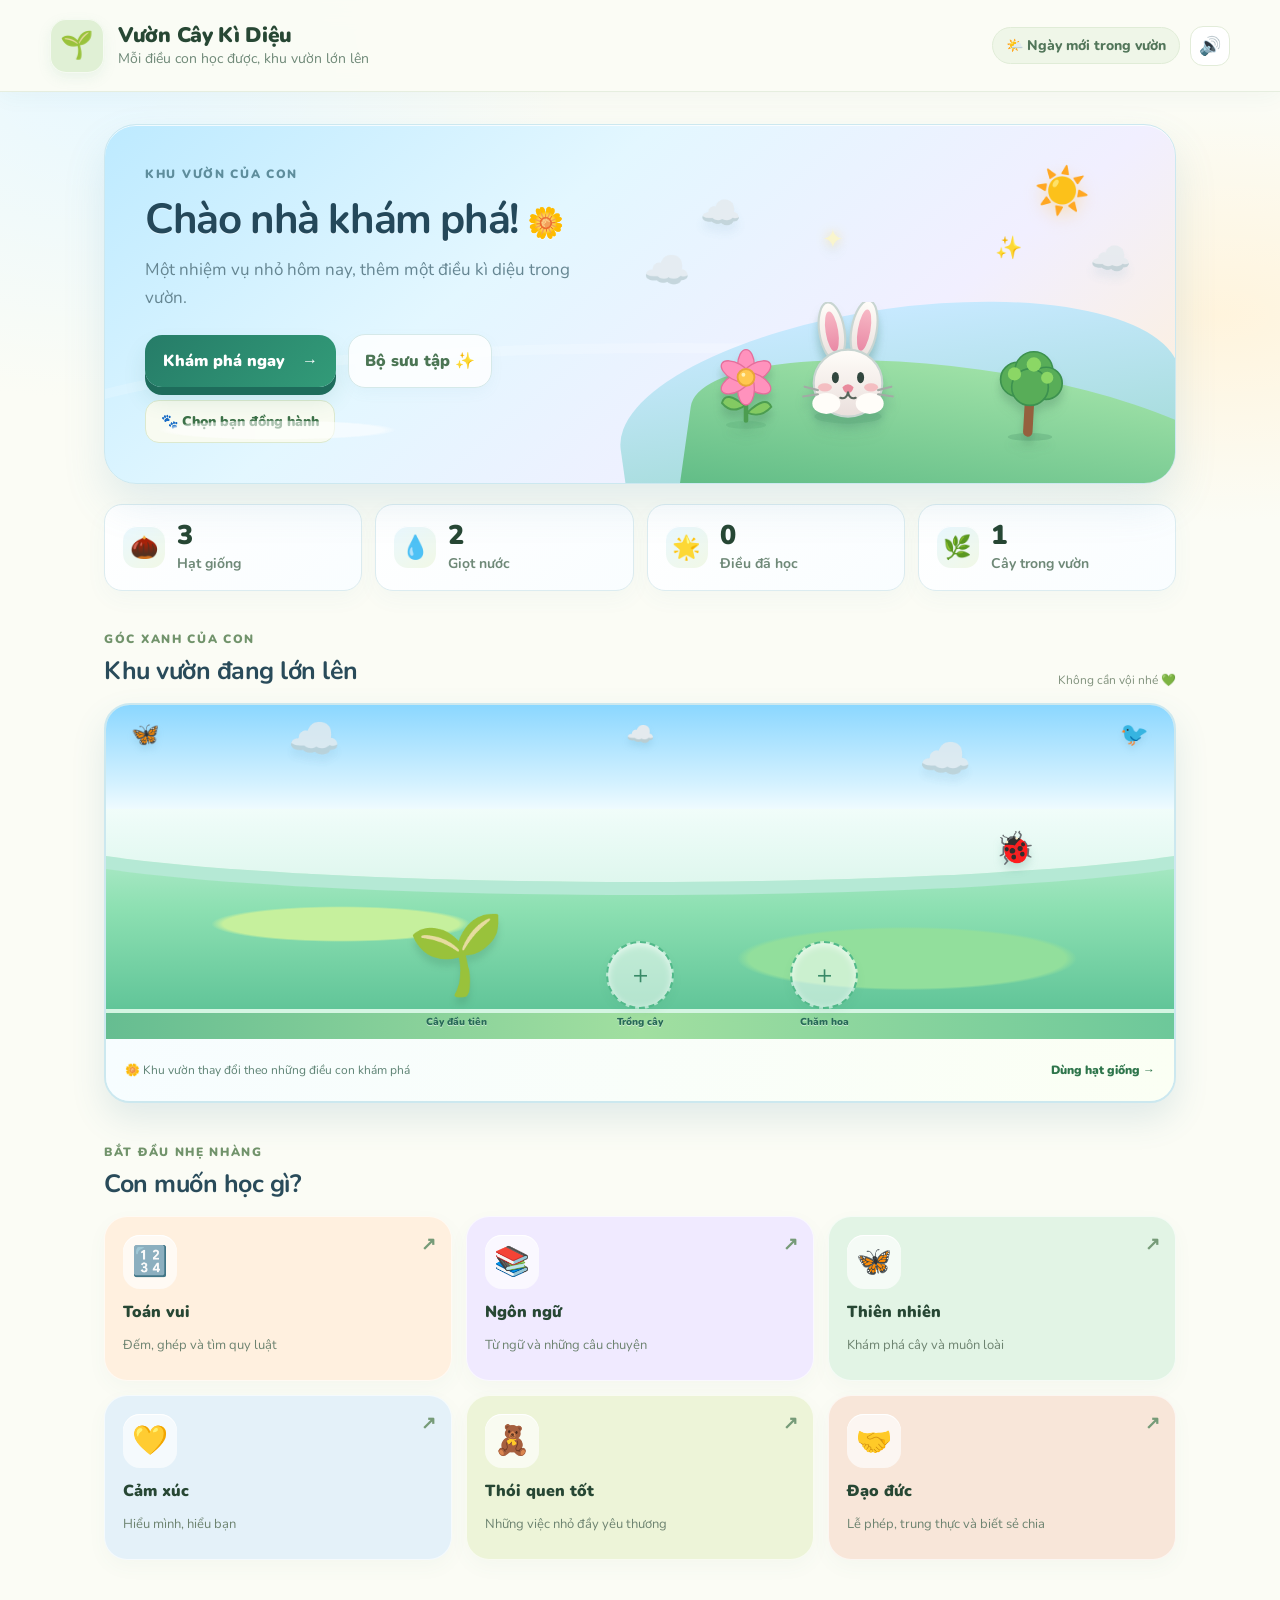
==== commit 856c616b: "Update source code" ====
--- a/android/app/src/main/assets/index.html
+++ b/android/app/src/main/assets/index.html
@@ -3,13 +3,15 @@
 <header class="topbar"><div class="brand"><div class="brand-icon">🌱</div><div><strong>Vườn Cây Kì Diệu</strong><small>Mỗi điều con học được, khu vườn lớn lên</small></div></div><div class="top-actions"><span class="pill" id="sessionPill">🌤️ Ngày mới trong vườn</span><button class="icon-btn" id="soundBtn" aria-label="Đọc hướng dẫn">🔊</button></div></header>
 <main>
 <section id="gardenView" class="view active">
-<div class="hero"><div><span class="eyebrow">KHU VƯỜN CỦA CON</span><h1>Chào nhà khám phá! <span>🌼</span></h1><p>Một nhiệm vụ nhỏ hôm nay, thêm một điều kì diệu trong vườn.</p><div class="hero-actions"><button class="primary" data-go="mapView">Khám phá ngay <span>→</span></button><button class="soft" data-go="collectionView">Bộ sưu tập ✨</button></div><button class="companion-open-btn" data-go="companionView">🐾 Chọn bạn đồng hành</button></div><div class="hero-art" aria-hidden="true"><div class="sun">☀️</div><div class="cloud cloud1">☁️</div><div class="cloud cloud2">☁️</div><div class="hill hill-back"></div><div class="hill hill-front"></div><div class="hero-bunny" id="heroCompanion">🐰</div><div class="hero-flower">🌷</div><div class="hero-tree">🌳</div></div></div>
+<div class="hero"><div><span class="eyebrow">KHU VƯỜN CỦA CON</span><h1>Chào nhà khám phá! <span>🌼</span></h1><p>Một nhiệm vụ nhỏ hôm nay, thêm một điều kì diệu trong vườn.</p><div class="hero-actions"><button class="primary" data-go="mapView">Khám phá ngay <span>→</span></button><button class="soft" data-go="collectionView">Bộ sưu tập ✨</button></div><button class="companion-open-btn" data-go="companionView">🐾 Chọn bạn đồng hành</button></div><div class="hero-art" aria-hidden="true"><div class="sun">☀️</div><div class="cloud cloud1">☁️</div><div class="cloud cloud2">☁️</div><div class="hill hill-back"></div><div class="hill hill-front"></div><div class="hero-bunny" id="heroCompanion"><img src="assets/garden-art/rabbit.svg" alt="Thỏ Bông"/></div><div class="hero-flower"><img src="assets/garden-art/flower.svg" alt="Hoa tulip"/></div><div class="hero-tree"><img src="assets/garden-art/tree.svg" alt="Cây xanh" onerror="this.style.display='none'"/></div></div></div>
 <div class="stats-row"><div class="stat"><span>🌰</span><div><b id="seedCount">0</b><small>Hạt giống</small></div></div><div class="stat"><span>💧</span><div><b id="waterCount">0</b><small>Giọt nước</small></div></div><div class="stat"><span>🌟</span><div><b id="learnCount">0</b><small>Điều đã học</small></div></div><div class="stat"><span>🌿</span><div><b id="plantCount">0</b><small>Cây trong vườn</small></div></div></div>
 <div class="section-heading"><div><span class="eyebrow">GÓC XANH CỦA CON</span><h2>Khu vườn đang lớn lên</h2></div><span class="tiny-note">Không cần vội nhé 💚</span></div>
 <div class="garden-scene" role="button" tabindex="0" aria-label="Mở khu vườn chi tiết" data-go="gardenDetailView"><div class="garden-sky"><span>🦋</span><span>☁️</span><span>🐦</span></div><div class="garden-ground" id="gardenGround"><div class="starter-plant"><span>🌱</span><small>Cây đầu tiên</small></div><div class="empty-plot" id="plotOne"><span>＋</span><small>Trồng cây</small></div><div class="empty-plot" id="plotTwo"><span>＋</span><small>Chăm hoa</small></div><div class="visitor" id="visitor">🐞</div></div><div class="garden-footer"><span>🌼 Khu vườn thay đổi theo những điều con khám phá</span><button class="text-btn" id="plantBtn">Dùng hạt giống →</button></div></div>
 <div class="section-heading compact"><div><span class="eyebrow">BẮT ĐẦU NHẸ NHÀNG</span><h2>Con muốn học gì?</h2></div></div><div class="path-grid"><button class="path-card peach" data-path="math"><span class="path-emoji">🔢</span><b>Toán vui</b><small>Đếm, ghép và tìm quy luật</small><span class="card-arrow">↗</span></button><button class="path-card lilac" data-path="language"><span class="path-emoji">📚</span><b>Ngôn ngữ</b><small>Từ ngữ và những câu chuyện</small><span class="card-arrow">↗</span></button><button class="path-card mint" data-path="nature"><span class="path-emoji">🦋</span><b>Thiên nhiên</b><small>Khám phá cây và muôn loài</small><span class="card-arrow">↗</span></button><button class="path-card blue" data-path="feelings"><span class="path-emoji">💛</span><b>Cảm xúc</b><small>Hiểu mình, hiểu bạn</small><span class="card-arrow">↗</span></button><button class="path-card green" data-path="habits"><span class="path-emoji">🧸</span><b>Thói quen tốt</b><small>Những việc nhỏ đầy yêu thương</small><span class="card-arrow">↗</span></button><button class="path-card ethics" data-path="ethics"><span class="path-emoji">🤝</span><b>Đạo đức</b><small>Lễ phép, trung thực và biết sẻ chia</small><span class="card-arrow">↗</span></button></div>
 </section>
-<section id="gardenDetailView" class="view"><div class="page-heading"><button class="back-btn" data-go="gardenView">← Khu vườn</button><span class="eyebrow">KHU VƯỜN RIÊNG CỦA CON</span><h1>Khu vườn kì diệu 🌿</h1><p>Cây lớn dần theo thời gian. Con có thể trồng cây, chăm hoa và ngắm những vị khách ghé thăm.</p></div><div class="garden-detail-stats"><div><span>🌳</span><b id="detailPlantCount">1</b><small>Cây đang trồng</small></div><div><span>🌸</span><b id="detailFlowerCount">0</b><small>Hoa đã chăm</small></div><div><span>🎨</span><b id="detailDecorCount">0</b><small>Vật trang trí</small></div><div><span>🐞</span><b id="detailVisitorCount">1</b><small>Sinh vật ghé thăm</small></div></div><div class="magic-garden-board"><div class="garden-board-sky"><span>☀️</span><span>☁️</span><span>🦋</span><span>🐦</span></div><div class="garden-board-hill hill-a"></div><div class="garden-board-hill hill-b"></div><div id="gardenPlots" class="garden-plots"></div><div class="garden-board-house">🏡</div><div class="garden-board-pond">🪷<small>Ao nhỏ</small></div><div class="garden-board-visitor">🐰</div></div><div class="garden-actions-grid"><button class="garden-action" id="detailPlantBtn"><span>🌱</span><b>Trồng cây</b><small>Dùng 3 hạt giống</small></button><button class="garden-action" id="detailFlowerBtn"><span>🌷</span><b>Chăm hoa</b><small>Dùng 1 giọt nước</small></button><button class="garden-action" id="detailDecorBtn"><span>🎐</span><b>Trang trí vườn</b><small>Dùng vật phẩm đã mở khóa</small></button></div><p class="garden-growth-note" id="gardenGrowthNote">🌱 Mầm cây sẽ lớn dần theo thời gian. Hãy quay lại ngắm khu vườn nhé!</p></section>
+<section id="gardenDetailView" class="view"><div class="page-heading"><button class="back-btn" data-go="gardenView">← Khu vườn</button><span class="eyebrow">KHU VƯỜN RIÊNG CỦA CON</span><h1>Khu vườn kì diệu 🌿</h1><p>Cây lớn dần theo thời gian. Con có thể trồng cây, chăm hoa và ngắm những vị khách ghé thăm.</p></div><div class="garden-detail-stats"><div><span>🌳</span><b id="detailPlantCount">1</b><small>Cây đang trồng</small></div><div><span>🌸</span><b id="detailFlowerCount">0</b><small>Hoa đã chăm</small></div><div><span>🎨</span><b id="detailDecorCount">0</b><small>Vật trang trí</small></div><div><span>🐞</span><b id="detailVisitorCount">1</b><small>Sinh vật ghé thăm</small></div></div><div class="magic-garden-board"><div class="garden-board-sky"><span>☀️</span><span>☁️</span><span>🦋</span><span>🐦</span></div><div class="garden-board-hill hill-a"></div><div class="garden-board-hill hill-b"></div><div id="gardenPlots" class="garden-plots"></div><div class="garden-board-house"><img src="assets/garden-art/cottage.svg" alt="Ngôi nhà nhỏ"/></div><div class="garden-board-pond"><img src="assets/garden-art/pond.svg" alt="Ao hoa sen"/><small>Ao nhỏ</small></div><div class="garden-board-visitor" id="gardenBoardBuddy"><img src="assets/garden-art/rabbit.svg" alt="Bạn đồng hành"/></div></div><div class="garden-actions-grid"><button class="garden-action" id="detailPlantBtn"><span>🌱</span><b>Trồng cây</b><small>Dùng 3 hạt giống</small></button><button class="garden-action" id="detailFlowerBtn"><span>🌷</span><b>Chăm hoa</b><small>Dùng 1 giọt nước</small></button><button class="garden-action" id="detailDecorBtn"><span>🎐</span><b>Trang trí vườn</b><small>Dùng vật phẩm đã mở khóa</small></button></div><p class="garden-growth-note" id="gardenGrowthNote">🌱 Mầm cây sẽ lớn dần theo thời gian. Hãy quay lại ngắm khu vườn nhé!</p></section>
+<section id="careView" class="view"><div class="page-heading"><button class="back-btn" data-go="gardenDetailView">← Khu vườn</button><span class="eyebrow">GÓC CHĂM SÓC</span><h1>Tưới cây, giúp vườn lớn nhanh 💧</h1><p>Chọn một cây rồi dùng 1 giọt nước để tưới. Mỗi lần tưới giúp cây phát triển nhanh gấp đôi!</p></div><div class="care-water-card"><span class="care-water-icon">💧</span><div><b id="careWaterCount">0 giọt nước</b><small>Nước còn trong bình của con</small></div></div><div id="carePlantGrid" class="care-plant-grid"></div><p class="garden-growth-note">🌱 Mỗi lần tưới tiêu tốn 1 giọt nước và nhân đôi tiến độ lớn của cây đó. Con có thể quay lại chăm cây bất cứ lúc nào.</p></section>
+<section id="decorView" class="view"><div class="page-heading"><button class="back-btn" data-go="gardenDetailView">← Khu vườn</button><span class="eyebrow">GÓC SÁNG TẠO</span><h1>Chọn vật phẩm trang trí 🎨</h1><p>Chọn món con thích, sau đó chạm vào vị trí muốn đặt trong khu vườn.</p></div><div class="decor-inventory-note" id="decorInventoryNote">Vật phẩm đã mở khóa sẽ xuất hiện ở đây.</div><div class="decor-selection-grid" id="decorSelectionGrid"></div><div class="decor-placement-help"><span>👆</span><div><b>Cách đặt vật phẩm</b><small>1. Chọn vật phẩm ở trên. 2. Chạm vào khu vườn để đặt. 3. Có thể chọn vật phẩm khác để trang trí tiếp.</small></div></div></section>
 <section id="companionView" class="view"><div class="page-heading"><button class="back-btn" data-go="gardenView">← Khu vườn</button><span class="eyebrow">BẠN ĐỒNG HÀNH</span><h1>Ai sẽ đi cùng con? 🐾</h1><p>Chọn người bạn con yêu thích. Bạn ấy sẽ xuất hiện ở khu vườn của con.</p></div><div class="companion-panel companion-selection-panel"><div class="companions companion-selection-grid"><button class="companion" data-companion="rabbit"><span>🐰</span><b>Thỏ Bông</b></button><button class="companion" data-companion="squirrel"><span>🐿️</span><b>Sóc Nâu</b></button><button class="companion" data-companion="bird"><span>🐦</span><b>Chim Chíp</b></button><button class="companion" data-companion="fox"><span>🦊</span><b>Cáo Mơ</b></button><button class="companion" data-companion="frog"><span>🐸</span><b>Ếch Cốm</b></button><button class="companion" data-companion="hedgehog"><span>🦔</span><b>Nhím Gai</b></button><button class="companion" data-companion="duck"><span>🦆</span><b>Vịt Bông</b></button></div><p class="companion-selected-note" id="companionSelectedNote">Bạn đồng hành hiện tại: Thỏ Bông 🐰</p><button class="primary full" id="confirmCompanion">Đi cùng con về khu vườn →</button></div></section>
 <section id="lessonView" class="view"><div class="page-heading"><button class="back-btn" data-go="gardenView">← Trang chủ</button><span class="eyebrow">ĐƯỜNG CON ĐƯỜNG KHÁM PHÁ</span><h1 id="lessonHeading">Con muốn học gì? 🌱</h1><p id="lessonIntro">Chọn một bài học ngắn nhé. Chạm vào bài học để bắt đầu ngay.</p></div><div class="lesson-filter-note" id="lessonFilterNote">Các bài học được chọn phù hợp với độ tuổi của con.</div><div id="lessonList" class="lesson-list"></div></section>
 <section id="mapView" class="view"><div class="page-heading"><button class="back-btn" data-go="gardenView">← Khu vườn</button><span class="eyebrow">BẢN ĐỒ KHÁM PHÁ</span><h1>Hôm nay mình đi đâu? 🧭</h1><p>Chọn một vùng đất và nhận nhiệm vụ nhỏ nhé.</p></div><div class="world-grid"><button class="world-card forest" data-world="forest"><span>🌳</span><b>Rừng xanh</b><small>6 nhiệm vụ</small></button><button class="world-card stream" data-world="stream"><span>💦</span><b>Sông & suối</b><small>6 nhiệm vụ</small></button><button class="world-card pond" data-world="pond"><span>🪷</span><b>Ao nhỏ</b><small>6 nhiệm vụ</small></button><button class="world-card veggie" data-world="veggie"><span>🥕</span><b>Vườn rau</b><small>6 nhiệm vụ</small></button><button class="world-card meadow" data-world="meadow"><span>🌾</span><b>Đồng cỏ</b><small>6 nhiệm vụ</small></button><button class="world-card meadow" data-world="flowers"><span>🌸</span><b>Vườn hoa</b><small>Khám phá hoa</small></button><button class="world-card forest" data-world="fungi"><span>🍄</span><b>Góc nấm</b><small>Người phân giải</small></button><button class="world-card pond" data-world="night"><span>🌙</span><b>Vườn đêm</b><small>Sinh vật ban đêm</small></button></div><div class="section-heading"><div><span class="eyebrow">NHIỆM VỤ GỢI Ý</span><h2>Chọn một thử thách</h2></div><span class="pill">⏱ 5–10 phút</span></div><div id="taskList" class="task-list"></div></section>
--- a/android/app/src/main/assets/style.css
+++ b/android/app/src/main/assets/style.css
@@ -43,3 +43,45 @@
 
 /* v2.7: category cards lead to a dedicated lesson picker; lesson selection opens activity directly */
 .lesson-filter-note{margin:-8px 0 16px;padding:12px 15px;border-radius:14px;background:#eff6e8;color:#5b7b5d;font-size:13px;line-height:1.45}.lesson-list{display:grid;grid-template-columns:repeat(2,minmax(0,1fr));gap:12px}.lesson-card{display:flex;align-items:center;gap:12px;min-width:0;text-align:left;padding:15px;background:#fff;border:1px solid var(--line);border-radius:18px;box-shadow:0 5px 16px #456c350b;touch-action:manipulation;transition:transform .15s,border-color .15s}.lesson-card:active{transform:scale(.985);border-color:#8fbd82}.lesson-number{flex:0 0 34px;height:34px;border-radius:11px;display:grid;place-items:center;background:#eff6e8;color:#548257;font-weight:900;font-size:12px}.lesson-icon{flex:0 0 34px;font-size:27px;text-align:center}.lesson-copy{flex:1;min-width:0}.lesson-copy b,.lesson-copy small{display:block}.lesson-copy b{font-size:14px;line-height:1.35}.lesson-copy small{margin-top:5px;font-size:11px;line-height:1.4;color:var(--muted)}.lesson-arrow{font-size:20px;font-weight:900;color:#6d9a70}.lesson-empty{grid-column:1/-1;padding:18px;background:#fff;border-radius:16px;color:var(--muted)}@media(max-width:600px){.lesson-list{grid-template-columns:1fr;gap:9px}.lesson-card{padding:14px}.lesson-copy b{font-size:14px}}
+
+/* v2.8: choose a decoration first, then tap the garden to place it */
+.decor-selection-grid{display:grid;grid-template-columns:repeat(3,minmax(0,1fr));gap:12px;margin:16px 0}.decor-choice{display:flex;min-width:0;min-height:132px;flex-direction:column;align-items:center;justify-content:center;gap:8px;padding:14px 8px;background:#fff;border:2px solid #e2ecd9;border-radius:18px;text-align:center;touch-action:manipulation}.decor-choice>span{font-size:38px}.decor-choice b{font-size:13px}.decor-choice small{font-size:10px;color:#718a72;line-height:1.35}.decor-choice.selected{border-color:#4d9566;background:#eff8e8;box-shadow:0 0 0 3px #b8dca7}.decor-inventory-note,.decor-placement-help{padding:14px 16px;border-radius:15px;background:#f0f7e8;color:#527452;font-size:13px;line-height:1.5}.decor-placement-help{display:flex;gap:12px;align-items:center;margin-top:16px}.decor-placement-help>span{font-size:30px}.decor-placement-help b,.decor-placement-help small{display:block}.decor-placement-help small{color:#718a72;margin-top:4px}.decor-empty{grid-column:1/-1;display:flex;flex-direction:column;align-items:center;gap:8px;padding:30px;background:#f5f8ef;border-radius:18px}.decor-empty>span{font-size:38px}.decor-empty small{color:#718a72;text-align:center}.magic-garden-board{cursor:crosshair}.placed-decor{position:absolute;z-index:5;transform:translate(-50%,-50%);border:1px solid #ffffffa8;background:#ffffff55;border-radius:12px;padding:2px 5px;font-size:clamp(22px,5vw,36px);line-height:1.1;filter:drop-shadow(0 3px 2px #315b3033);touch-action:manipulation}.placed-decor:active{transform:translate(-50%,-50%) scale(.92)}
+@media(max-width:600px){.decor-selection-grid{grid-template-columns:repeat(2,minmax(0,1fr));gap:9px}.decor-choice{min-height:120px}.placed-decor{font-size:28px}}
+
+.care-water-card{display:flex;align-items:center;gap:14px;padding:16px 18px;background:linear-gradient(110deg,#e5f6ff,#f1f8e6);border:1px solid #d6e9d0;border-radius:18px;margin:18px 0}.care-water-icon{font-size:36px}.care-water-card b,.care-water-card small{display:block}.care-water-card b{font-size:18px;color:#315b3c}.care-water-card small{font-size:12px;color:#718a72;margin-top:4px}.care-plant-grid{display:grid;grid-template-columns:repeat(2,minmax(0,1fr));gap:12px;margin:16px 0}.care-plant-card{display:flex;flex-direction:column;align-items:center;text-align:center;gap:8px;padding:18px 12px;background:#fff;border:1px solid #e0ead8;border-radius:20px;box-shadow:0 7px 18px #446c3210}.care-plant-art{width:92px;height:92px;display:grid;place-items:center;border-radius:50%;background:#eff8e7;font-size:54px}.care-plant-card b{font-size:15px;color:#315b3c}.care-plant-card small{font-size:11px;color:#718a72}.water-plant-btn{width:100%;font-size:12px;padding:12px 8px}.care-plant-card .primary{margin-top:4px}@media(max-width:420px){.care-plant-grid{gap:8px}.care-plant-card{padding:14px 8px}.care-plant-art{width:76px;height:76px;font-size:45px}}
+
+
+/* v3.0: floating cloud garden visual refresh */
+.hero{background:linear-gradient(145deg,#dff5ff 0%,#e9f7ff 38%,#f6f1ff 72%,#fff5d9 100%);border:1px solid #dceef5;box-shadow:0 18px 38px #7db4d51a}
+.hero:before{content:"";position:absolute;left:-6%;right:-4%;bottom:-12px;height:130px;background:linear-gradient(180deg,#b7e8d0,#7acb9b);border-radius:55% 48% 0 0;opacity:.95}
+.hero:after{content:"☁️";position:absolute;left:47%;top:35px;font-size:45px;opacity:.68;filter:drop-shadow(0 8px 4px #7aa9bf22);animation:cloud-drift 13s ease-in-out infinite alternate;pointer-events:none}
+.hero-art{z-index:1}.hero-art:before{content:"☁️";position:absolute;left:-22px;top:84px;font-size:38px;opacity:.75;animation:cloud-drift 10s ease-in-out infinite alternate-reverse}.hero-art:after{content:"✨";position:absolute;right:24%;top:72px;font-size:22px;animation:twinkle 2.8s ease-in-out infinite}.hill-back{background:linear-gradient(180deg,#c7e9ff,#9ed9d2);height:205px;bottom:-66px}.hill-front{background:linear-gradient(180deg,#9de0a6,#62bd87);height:154px;bottom:-76px}.hero-bunny{filter:drop-shadow(0 10px 3px #417b692b)}
+.garden-scene{border-color:#cce8f2;background:#e4f6ff;box-shadow:0 16px 34px #609bc51c}.garden-sky{height:92px;position:relative;background:linear-gradient(180deg,#9edfff 0%,#d5f2ff 65%,#f3fbff 100%);overflow:hidden}.garden-sky:before,.garden-sky:after{content:"☁️";position:absolute;font-size:42px;opacity:.8;filter:drop-shadow(0 8px 3px #659bb51c);animation:cloud-drift 14s ease-in-out infinite alternate}.garden-sky:before{left:17%;top:6px}.garden-sky:after{right:19%;top:26px;animation-delay:-5s}.garden-sky span{position:relative;z-index:1}.garden-ground{min-height:210px;background:linear-gradient(180deg,#c5f0d6 0%,#8cddb0 48%,#55b985 100%);isolation:isolate;overflow:hidden}.garden-ground:before{content:"";position:absolute;left:-8%;right:-8%;top:-30px;height:100px;background:#eafcff;border-radius:0 0 50% 50%;z-index:-1;box-shadow:0 12px 0 #b8e9d3}.garden-ground:after{height:25px;background:linear-gradient(90deg,#70c796,#9cdda0,#63be8d);box-shadow:0 -4px 0 #c4f0d6}.starter-plant,.empty-plot{z-index:2}.starter-plant span{filter:drop-shadow(0 7px 3px #39795733)}.empty-plot span{background:#ffffff76;border-color:#65b98c;color:#398a67}.visitor{z-index:2;top:18px;filter:drop-shadow(0 5px 3px #4b8e9a24)}.garden-footer{background:linear-gradient(100deg,#f5fcff,#f8fff1);color:#5d8273}
+.magic-garden-board{border-color:#bde5f2;background:linear-gradient(180deg,#8edbff 0%,#dff6ff 23%,#e9fff0 24%,#aee8b5 44%,#79d49a 100%);box-shadow:inset 0 0 0 7px #ffffff62,0 18px 38px #4e9bc11e}
+.magic-garden-board:before{content:"☁️";position:absolute;left:6%;top:7%;font-size:clamp(38px,7vw,66px);opacity:.78;filter:drop-shadow(0 8px 4px #68a9c41e);animation:cloud-drift 16s ease-in-out infinite alternate;z-index:1;pointer-events:none}
+.magic-garden-board:after{content:"☁️";position:absolute;right:8%;top:14%;font-size:clamp(28px,6vw,52px);opacity:.7;filter:drop-shadow(0 8px 4px #68a9c41e);animation:cloud-drift 12s ease-in-out infinite alternate-reverse;z-index:1;pointer-events:none}
+.garden-board-sky{height:34%;z-index:1;background:linear-gradient(180deg,#8edcffaa,#dff8ff33);padding-top:25px}.garden-board-hill{height:62%;bottom:-15%;box-shadow:inset 0 10px 0 #ffffff22}.hill-a{background:linear-gradient(145deg,#b8edb0,#70d39c)}.hill-b{background:linear-gradient(145deg,#7bd9a0,#3eb785)}
+.garden-board-house{z-index:3;filter:drop-shadow(0 9px 4px #317c5a35)}.garden-board-pond{z-index:3;box-shadow:inset 0 -7px #4db5d0,0 8px 10px #267e7a20}.garden-plots{z-index:4}.garden-plot{background:#ffffff27;text-shadow:0 1px 2px #ffffff66}.empty-garden-plot{background:#ffffff3d;border-color:#4cba8a}.garden-board-visitor{z-index:4;filter:drop-shadow(0 8px 3px #367b5933)}
+@keyframes cloud-drift{from{transform:translateX(-8px)}to{transform:translateX(12px)}}@keyframes twinkle{0%,100%{opacity:.45;transform:scale(.9) rotate(-8deg)}50%{opacity:1;transform:scale(1.12) rotate(8deg)}}
+@media(max-width:600px){.hero{background:linear-gradient(145deg,#e0f5ff,#edf8ff 40%,#f4f0ff 75%,#fff4d8);}.hero:before{height:105px}.hero:after{left:60%;top:48%;font-size:34px}.garden-sky{height:78px}.garden-ground{min-height:172px}.magic-garden-board{background:linear-gradient(180deg,#8edbff 0%,#dff6ff 22%,#e9fff0 23%,#aee8b5 43%,#79d49a 100%)}.garden-board-sky{height:31%}}
+
+/* v3.1 — polished cloud-island art direction */
+:root{--cloud-ink:#25465a;--cloud-line:#cde8ef;--cloud-shadow:0 16px 34px rgba(62,125,155,.14)}
+body{background:radial-gradient(ellipse at 8% 8%,#e8f8ff 0,transparent 28%),radial-gradient(ellipse at 95% 35%,#fff4dd 0,transparent 25%),var(--page-bg,var(--cream));background-attachment:fixed}
+.topbar{box-shadow:0 5px 22px rgba(54,106,124,.045)}
+.brand-icon{box-shadow:inset 0 0 0 1px #ffffffb0,0 5px 13px #79b68c20}
+.hero{isolation:isolate;min-height:360px;border-radius:32px;border-color:#cce8f0;box-shadow:0 20px 42px rgba(83,150,181,.15),inset 0 1px 0 #ffffffcc;background:linear-gradient(145deg,#dff5ff 0%,#f0f9ff 44%,#f8f2ff 74%,#fff4d8 100%)}
+.hero:before{height:154px;bottom:-24px;background:linear-gradient(180deg,#c8f0b7 0%,#8bd99b 72%,#69c78c 100%);box-shadow:0 -10px 0 #ffffff30}
+.hero:after{content:"✦";left:67%;top:27%;color:#fff6b5;font-size:26px;text-shadow:0 0 12px #ffdd7d;animation:twinkle 3.4s ease-in-out infinite}
+.hero .eyebrow{color:#5e8d9c}.hero h1{color:#24485a;text-shadow:0 1px #ffffff80}.hero p{color:#668692}.hero-actions{position:relative;z-index:4;gap:12px}.primary,.soft{min-height:48px;border-radius:17px;transition:transform .18s,box-shadow .18s}.primary{background:linear-gradient(135deg,#267c68,#329b78);box-shadow:0 8px 0 #1e6c5b,0 13px 22px #287c6a22}.primary:active,.soft:active,.garden-action:active,.path-card:active{transform:translateY(2px)}.soft{background:#ffffffd9;border-color:#d5e9e9;box-shadow:0 5px 14px #5c9eb00d}
+.hero-art{min-height:270px}.sun{filter:drop-shadow(0 6px 8px #ffc95a66);animation:sun-float 5s ease-in-out infinite}.hero-bunny{z-index:3;font-size:clamp(76px,9vw,105px);bottom:24px;left:28%;animation:buddy-float 3.2s ease-in-out infinite}.hero-flower,.hero-tree{z-index:3;filter:drop-shadow(0 7px 3px #477a4424)}.cloud{filter:drop-shadow(0 8px 5px #6faac326)}
+.stats-row{gap:13px}.stat{border-color:#dcecf0;box-shadow:0 8px 22px #4f8ea40b;background:linear-gradient(145deg,#fff,#f9fdff);transition:transform .2s}.stat>span{background:linear-gradient(145deg,#eaf8ff,#f1f8e6);box-shadow:inset 0 1px 0 #fff}.section-heading h2{color:#294b5a}.garden-scene{border-radius:26px;border:2px solid #cce8ef;box-shadow:var(--cloud-shadow);transform:translateZ(0)}.garden-sky{height:104px;background:linear-gradient(180deg,#8bd7ff 0%,#d3f1ff 75%,#effbff 100%)}.garden-sky span{filter:drop-shadow(0 5px 3px #498ca622)}.garden-ground{min-height:230px;background:radial-gradient(ellipse at 22% 50%,#c6f09d 0 10%,transparent 11%),radial-gradient(ellipse at 75% 65%,#92df9c 0 14%,transparent 15%),linear-gradient(180deg,#c7f1d8 0%,#8de0b2 43%,#54bd91 100%)}.garden-ground:before{height:105px;top:-32px;background:linear-gradient(180deg,#f8ffff,#dff7ee);box-shadow:0 13px 0 #b5e9d5}.garden-ground:after{height:26px;background:linear-gradient(90deg,#66bd91,#a1dfa0,#6dc89a);box-shadow:0 -4px 0 #d4f5e2}.starter-plant,.empty-plot{min-width:clamp(78px,16vw,120px);padding-bottom:10px}.starter-plant span{font-size:clamp(55px,8vw,78px)}.empty-plot span{width:clamp(52px,10vw,68px);height:clamp(52px,10vw,68px);border:2px dashed #52b98a;background:#ffffff85;box-shadow:inset 0 2px 7px #ffffffad,0 5px 10px #317f6310}.empty-plot small,.starter-plant small{color:#286b58;text-shadow:0 1px #ffffff8c}.visitor{font-size:32px;filter:drop-shadow(0 6px 4px #287b6833)}.garden-footer{padding:15px 19px;background:linear-gradient(100deg,#f7fdff,#fbfff4);font-size:12px}.text-btn{padding:8px 0}
+.magic-garden-board{height:clamp(420px,75vw,620px);min-height:420px;border-radius:30px;border:2px solid #c2e8f3;background:linear-gradient(180deg,#78d0ff 0%,#d6f3ff 22%,#effdf4 23%,#c6f0b1 37%,#8add9d 70%,#5fc58e 100%);box-shadow:inset 0 0 0 8px #ffffff65,0 22px 46px rgba(55,132,157,.18)}
+.magic-garden-board:before,.magic-garden-board:after{z-index:2;filter:drop-shadow(0 8px 5px #569ab42b)}.magic-garden-board:before{left:5%;top:5%;font-size:clamp(46px,8vw,76px)}.magic-garden-board:after{right:7%;top:10%;font-size:clamp(35px,6vw,60px)}.garden-board-sky{height:31%;background:linear-gradient(180deg,#8edcff50,#e7faff00);padding:20px 18px}.garden-board-sky span{filter:drop-shadow(0 5px 3px #448ea622)}.garden-board-hill{width:125%;height:64%;bottom:-19%;border-radius:48% 52% 0 0;box-shadow:inset 0 12px 0 #ffffff36,0 -5px 20px #ffffff12}.hill-a{left:-12%;background:linear-gradient(150deg,#c4f3b1 0%,#87dc9b 70%,#6dcc91 100%)}.hill-b{left:6%;height:53%;bottom:-20%;background:linear-gradient(150deg,#90e2a2,#48bb83);box-shadow:inset 0 10px 0 #ffffff22}.garden-board-house{top:26%;right:6%;font-size:clamp(64px,13vw,105px);filter:drop-shadow(0 12px 5px #287d5933)}.garden-board-pond{right:8%;bottom:7%;width:clamp(76px,13vw,112px);height:clamp(52px,9vw,78px);border:5px solid #d4fff0;background:linear-gradient(145deg,#9be9f0,#45b8d6);box-shadow:inset 0 -8px #329fc7,0 9px 14px #277b7a20}.garden-board-visitor{left:8%;bottom:12%;font-size:clamp(42px,8vw,68px)}.garden-plots{inset:31% 5% 7%;display:grid;grid-template-columns:repeat(4,minmax(0,1fr));gap:clamp(5px,1.5vw,16px);align-content:center;justify-items:center;align-items:center}.garden-plot{min-width:0;width:100%;max-width:115px;min-height:96px;padding:8px 4px;border-radius:20px;background:linear-gradient(145deg,#ffffff9c,#dfffff36);border:1px solid #ffffffa8;box-shadow:0 6px 12px #287d5310;backdrop-filter:blur(2px);transition:transform .18s,background .18s}.garden-plot:active{transform:scale(.96)}.garden-plot .plot-plant{font-size:clamp(35px,6vw,52px);filter:drop-shadow(0 6px 3px #367c4933)}.garden-plot small{font-size:10px;color:#285d4d;font-weight:900;line-height:1.2}.garden-plot em{font-size:9px;color:#3b8468}.empty-garden-plot{border:2px dashed #57b98a;background:#ffffff52}.placed-decor{border:1px solid #ffffffc7;background:#ffffff65;border-radius:15px;box-shadow:0 5px 13px #347c5422;backdrop-filter:blur(3px)}
+.garden-detail-stats>div,.garden-action{border-color:#d8eaf0;box-shadow:0 8px 22px #4f8ea40b}.garden-action{border-radius:22px;background:linear-gradient(145deg,#fff,#f5fcff);transition:transform .18s,box-shadow .18s}.garden-action>span{width:58px;height:58px;border-radius:19px;background:linear-gradient(145deg,#e4f7ff,#eff8df);box-shadow:inset 0 1px 0 #fff}.garden-action b{color:#2c5e58}.garden-action small{color:#72918c}.path-card,.world-card,.task-card,.lesson-card,.collect-item{box-shadow:0 7px 20px #4b7e6e0a;transition:transform .18s,box-shadow .18s}.path-card{border-radius:23px;min-height:165px}.path-emoji{box-shadow:inset 0 1px 0 #fff; width:54px;height:54px;border-radius:18px}.bottom-nav{box-shadow:0 -7px 24px #447b7910;backdrop-filter:blur(16px)}
+@keyframes buddy-float{0%,100%{transform:translateY(0) rotate(-2deg)}50%{transform:translateY(-8px) rotate(2deg)}}@keyframes sun-float{0%,100%{transform:translateY(0)}50%{transform:translateY(-5px)}}
+@media(max-width:600px){main{padding:18px 16px 110px}.hero{min-height:0;padding:24px 20px 0;border-radius:28px;grid-template-columns:1fr}.hero h1{font-size:clamp(29px,8vw,37px)}.hero p{font-size:15px}.hero-art{min-height:205px;margin-top:4px}.hero:before{height:125px;bottom:-18px}.hero-bunny{left:35%;bottom:17px;font-size:82px}.hero-tree{right:8%;font-size:65px}.hero-flower{left:8%;font-size:38px}.stats-row{grid-template-columns:repeat(2,minmax(0,1fr));gap:9px;margin:15px 0 27px}.stat{padding:12px 10px;border-radius:17px;gap:9px}.stat>span{width:38px;height:38px;font-size:21px}.stat b{font-size:21px}.stat small{font-size:10px}.garden-sky{height:82px}.garden-ground{min-height:190px;gap:8px;padding-left:6px;padding-right:6px}.starter-plant,.empty-plot{min-width:0;flex:1;height:118px}.starter-plant span{font-size:55px}.empty-plot span{width:50px;height:50px}.garden-footer{align-items:flex-start;flex-direction:column;gap:5px}.magic-garden-board{height:470px;min-height:470px;border-radius:24px}.garden-plots{grid-template-columns:repeat(3,minmax(0,1fr));inset:31% 4% 8%;gap:7px}.garden-plot{min-height:84px;border-radius:16px;padding:6px 2px}.garden-plot .plot-plant{font-size:37px}.garden-plot small{font-size:9px}.garden-plot em{font-size:8px}.garden-board-house{right:3%;top:26%;font-size:66px}.garden-board-pond{right:5%;bottom:5%;width:72px;height:50px}.garden-board-visitor{left:4%;bottom:10%;font-size:43px}.garden-board-sky{padding:16px 10px}.garden-detail-stats{gap:8px}.garden-detail-stats>div{padding:10px 6px;border-radius:16px}.garden-detail-stats>div span{font-size:22px}.garden-detail-stats>div b{font-size:20px}.garden-detail-stats>div small{font-size:9px}.garden-actions-grid{gap:9px}.garden-action{padding:14px 8px;border-radius:18px}.garden-action>span{width:47px;height:47px;font-size:27px}.garden-action b{font-size:12px}.garden-action small{font-size:10px}.path-card{min-height:150px;padding:15px 12px}.path-emoji{width:48px;height:48px;margin-bottom:11px}.section-heading h2{font-size:21px}}
+@media(prefers-reduced-motion:reduce){*,*::before,*::after{animation-duration:.01ms!important;animation-iteration-count:1!important;scroll-behavior:auto!important;transition-duration:.01ms!important}}
+
+/* Cloud Garden Deluxe custom vector art pack */
+.hero-bunny{width:clamp(78px,10vw,112px);height:clamp(90px,12vw,132px);left:27%;bottom:16px;display:grid;place-items:end center}.hero-bunny img{width:100%;height:100%;object-fit:contain;filter:drop-shadow(0 9px 5px #417b692b);animation:buddy-float 3.2s ease-in-out infinite}.hero-flower,.hero-tree{width:clamp(42px,7vw,78px);height:clamp(55px,9vw,96px);display:grid;place-items:end center}.hero-flower img,.hero-tree img{width:100%;height:100%;object-fit:contain;filter:drop-shadow(0 8px 4px #417b692b)}.garden-board-house{width:clamp(75px,15vw,132px);height:clamp(75px,15vw,132px);font-size:0}.garden-board-house img{width:100%;height:100%;object-fit:contain;filter:drop-shadow(0 9px 5px #317c5a35)}.garden-board-pond{background:transparent;border:0;box-shadow:none;width:clamp(84px,15vw,130px);height:clamp(55px,10vw,86px);font-size:0}.garden-board-pond img{width:100%;height:100%;object-fit:contain;filter:drop-shadow(0 6px 3px #267e7a20)}.garden-board-pond small{position:absolute;bottom:-4px;left:0;right:0;text-align:center}.garden-board-visitor{width:clamp(52px,9vw,88px);height:clamp(62px,11vw,100px);font-size:0}.garden-board-visitor img{width:100%;height:100%;object-fit:contain;filter:drop-shadow(0 8px 3px #367b5933)}.plot-art{display:block;width:clamp(36px,6vw,56px);height:clamp(42px,7vw,64px);object-fit:contain;filter:drop-shadow(0 5px 3px #367c4933);animation:plant-sway 4s ease-in-out infinite;transform-origin:bottom center}.decor-art{width:clamp(28px,5vw,42px);height:clamp(30px,5vw,44px);object-fit:contain}.placed-decor{display:grid;place-items:center;width:clamp(38px,6vw,54px);height:clamp(40px,7vw,58px);padding:2px;background:#ffffff70}.companion-selection-grid .companion span{width:70px;height:72px;display:grid;place-items:center}.companion-selection-grid .companion span img{width:100%;height:100%;object-fit:contain}.magic-garden-board{isolation:isolate;overflow:hidden;background:linear-gradient(180deg,#70cfff 0%,#dff7ff 29%,#b9ecad 30%,#76d18f 100%)}.magic-garden-board:before,.magic-garden-board:after{content:' ';width:130px;height:68px;background:radial-gradient(ellipse at 35% 60%,#fff 0 24%,transparent 26%),radial-gradient(ellipse at 54% 42%,#fff 0 29%,transparent 31%),radial-gradient(ellipse at 72% 62%,#fff 0 24%,transparent 26%);filter:drop-shadow(0 7px 3px #75b8d122);opacity:.82}.magic-garden-board:before{left:3%;top:4%;animation:cloud-drift 16s ease-in-out infinite alternate}.magic-garden-board:after{right:4%;top:12%;animation:cloud-drift 13s ease-in-out infinite alternate-reverse}.garden-board-house,.garden-board-pond,.garden-board-visitor,.garden-plots{z-index:4}.garden-board-hill{z-index:1}.garden-board-sky{position:relative;z-index:2}.garden-board-house{z-index:3}.garden-board-pond{z-index:3}.garden-plot{background:linear-gradient(145deg,#ffffffad,#e5fff15c);box-shadow:0 7px 14px #347c5414,inset 0 1px #ffffffbd}.garden-plot small{background:#f7fff0b8;border-radius:7px;padding:2px 4px}.hero{background:linear-gradient(140deg,#bdeaff 0%,#e3f7ff 37%,#f1efff 70%,#fff0d7 100%)}.hero:before{background:radial-gradient(ellipse at 20% 50%,#fff9 0 8%,transparent 9%),radial-gradient(ellipse at 75% 25%,#fff8 0 11%,transparent 12%)}
